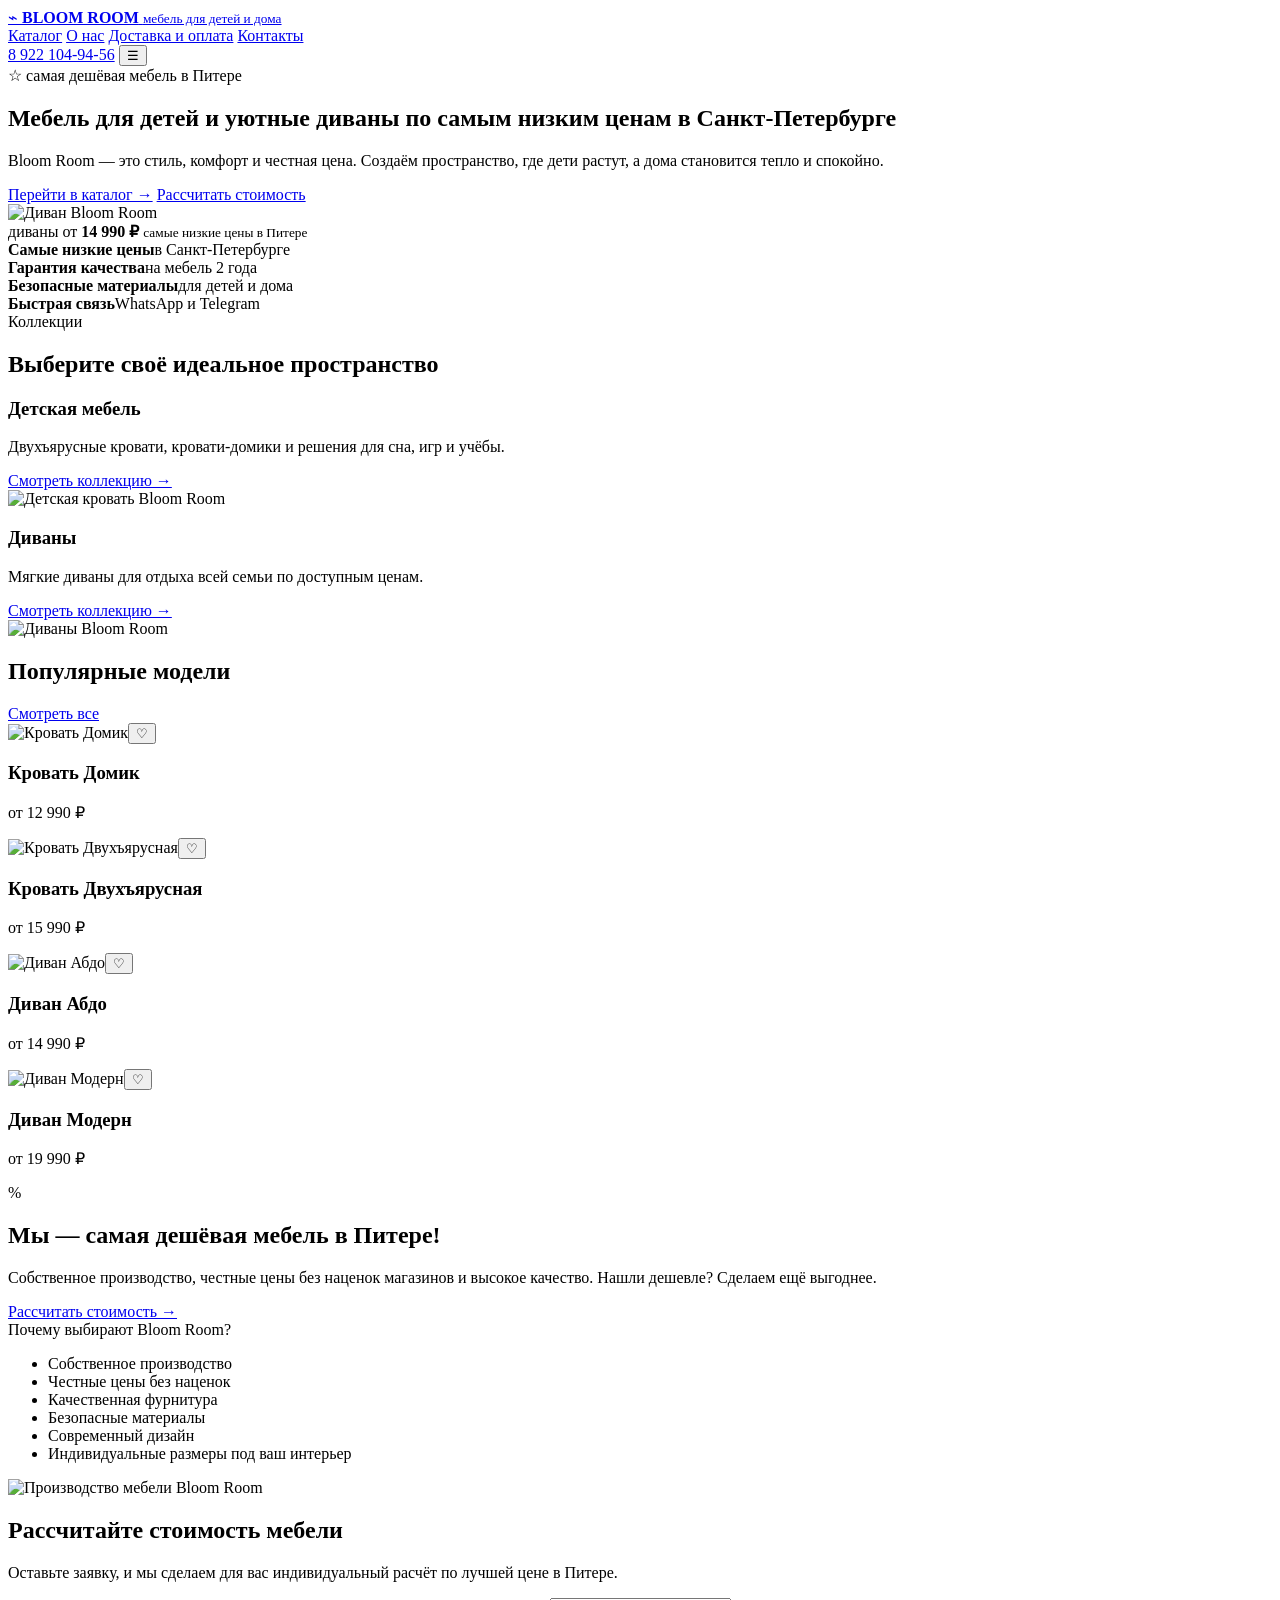
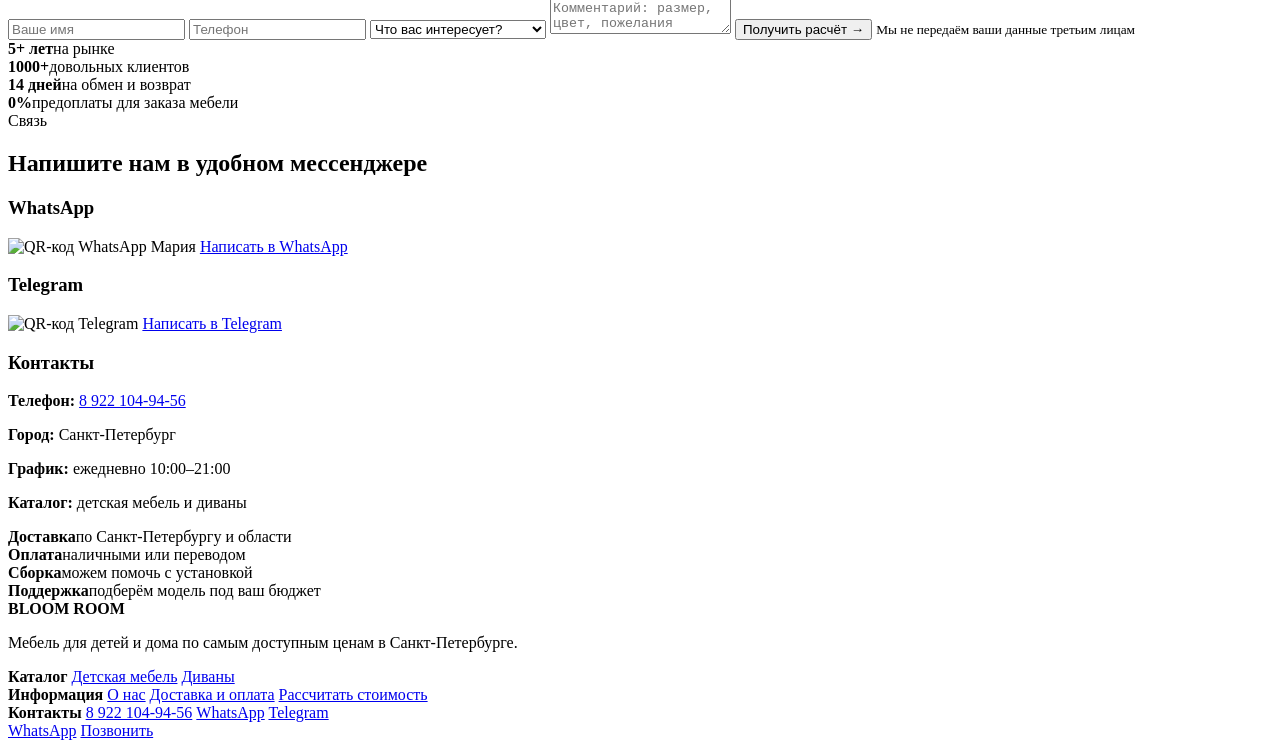
==== index.html @ f21afd8b "Rename index (2).html to index.html" ====
<!DOCTYPE html>
<html lang="ru">
<head>
  <meta charset="UTF-8" />
  <meta name="viewport" content="width=device-width, initial-scale=1.0" />
  <title>Bloom Room — детская мебель и диваны в Санкт-Петербурге</title>
  <meta name="description" content="Bloom Room — детская мебель и диваны по самым низким ценам в Санкт-Петербурге. Собственное производство, расчёт стоимости, доставка по СПб." />
  <link rel="stylesheet" href="style.css" />
</head>
<body>
  <header class="header">
    <a href="#top" class="logo">
      <span class="leaf">⌁</span>
      <strong>BLOOM ROOM</strong>
      <small>мебель для детей и дома</small>
    </a>

    <nav class="nav" id="nav">
      <a href="#catalog">Каталог</a>
      <a href="#about">О нас</a>
      <a href="#delivery">Доставка и оплата</a>
      <a href="#contacts">Контакты</a>
    </nav>

    <div class="header-actions">
      <a href="tel:+79221049456" class="phone">8 922 104-94-56</a>
      <button class="menu-btn" id="menuBtn" aria-label="Открыть меню">☰</button>
    </div>
  </header>

  <main id="top">
    <section class="hero">
      <div class="hero-text">
        <div class="badge">☆ самая дешёвая мебель в Питере</div>
        <h1>Мебель для детей и уютные диваны по самым низким ценам в Санкт-Петербурге</h1>
        <p>Bloom Room — это стиль, комфорт и честная цена. Создаём пространство, где дети растут, а дома становится тепло и спокойно.</p>
        <div class="hero-buttons">
          <a href="#catalog" class="btn primary">Перейти в каталог →</a>
          <a href="#order" class="btn ghost">Рассчитать стоимость</a>
        </div>
      </div>

      <div class="hero-image">
        <img src="assets/sofa_1.jpeg" alt="Диван Bloom Room" />
        <div class="price-card">
          <span>диваны от</span>
          <b>14 990 ₽</b>
          <small>самые низкие цены в Питере</small>
        </div>
      </div>
    </section>

    <section class="benefits">
      <div><b>Самые низкие цены</b><span>в Санкт-Петербурге</span></div>
      <div><b>Гарантия качества</b><span>на мебель 2 года</span></div>
      <div><b>Безопасные материалы</b><span>для детей и дома</span></div>
      <div><b>Быстрая связь</b><span>WhatsApp и Telegram</span></div>
    </section>

    <section class="collections" id="catalog">
      <div class="section-head">
        <span>Коллекции</span>
        <h2>Выберите своё идеальное пространство</h2>
      </div>

      <div class="collection-grid">
        <article class="collection-card">
          <div>
            <h3>Детская мебель</h3>
            <p>Двухъярусные кровати, кровати-домики и решения для сна, игр и учёбы.</p>
            <a href="#kids">Смотреть коллекцию →</a>
          </div>
          <img src="assets/kids_bed_2.jpeg" alt="Детская кровать Bloom Room">
        </article>

        <article class="collection-card">
          <div>
            <h3>Диваны</h3>
            <p>Мягкие диваны для отдыха всей семьи по доступным ценам.</p>
            <a href="#sofas">Смотреть коллекцию →</a>
          </div>
          <img src="assets/sofa_1.jpeg" alt="Диваны Bloom Room">
        </article>
      </div>
    </section>

    <section class="products" id="kids">
      <div class="products-title">
        <h2>Популярные модели</h2>
        <a href="#order">Смотреть все</a>
      </div>

      <div class="product-grid">
        <article class="product">
          <div class="product-img"><img src="assets/kids_bed_1.jpeg" alt="Кровать Домик"><button>♡</button></div>
          <h3>Кровать Домик</h3>
          <p>от 12 990 ₽</p>
        </article>

        <article class="product">
          <div class="product-img"><img src="assets/kids_bed_2.jpeg" alt="Кровать Двухъярусная"><button>♡</button></div>
          <h3>Кровать Двухъярусная</h3>
          <p>от 15 990 ₽</p>
        </article>

        <article class="product" id="sofas">
          <div class="product-img"><img src="assets/sofa_1.jpeg" alt="Диван Абдо"><button>♡</button></div>
          <h3>Диван Абдо</h3>
          <p>от 14 990 ₽</p>
        </article>

        <article class="product">
          <div class="product-img"><img src="assets/sofa_1.jpeg" alt="Диван Модерн"><button>♡</button></div>
          <h3>Диван Модерн</h3>
          <p>от 19 990 ₽</p>
        </article>
      </div>
    </section>

    <section class="cheap-banner">
      <div class="percent">%</div>
      <div>
        <h2>Мы — самая дешёвая мебель в Питере!</h2>
        <p>Собственное производство, честные цены без наценок магазинов и высокое качество. Нашли дешевле? Сделаем ещё выгоднее.</p>
      </div>
      <a href="#order" class="btn primary">Рассчитать стоимость →</a>
    </section>

    <section class="about" id="about">
      <div class="about-list">
        <span>Почему выбирают Bloom Room?</span>
        <ul>
          <li>Собственное производство</li>
          <li>Честные цены без наценок</li>
          <li>Качественная фурнитура</li>
          <li>Безопасные материалы</li>
          <li>Современный дизайн</li>
          <li>Индивидуальные размеры под ваш интерьер</li>
        </ul>
      </div>

      <div class="about-photo">
        <img src="assets/kids_bed_1.jpeg" alt="Производство мебели Bloom Room">
      </div>

      <form class="order-form" id="order">
        <h2>Рассчитайте стоимость мебели</h2>
        <p>Оставьте заявку, и мы сделаем для вас индивидуальный расчёт по лучшей цене в Питере.</p>
        <input type="text" placeholder="Ваше имя" required>
        <input type="tel" placeholder="Телефон" required>
        <select>
          <option>Что вас интересует?</option>
          <option>Детская мебель</option>
          <option>Диван</option>
          <option>Индивидуальный расчёт</option>
        </select>
        <textarea placeholder="Комментарий: размер, цвет, пожелания"></textarea>
        <button type="submit">Получить расчёт →</button>
        <small>Мы не передаём ваши данные третьим лицам</small>
      </form>
    </section>

    <section class="stats">
      <div><b>5+ лет</b><span>на рынке</span></div>
      <div><b>1000+</b><span>довольных клиентов</span></div>
      <div><b>14 дней</b><span>на обмен и возврат</span></div>
      <div><b>0%</b><span>предоплаты для заказа мебели</span></div>
    </section>

    <section class="qr-section" id="contacts">
      <div class="section-head">
        <span>Связь</span>
        <h2>Напишите нам в удобном мессенджере</h2>
      </div>

      <div class="qr-grid">
        <article class="qr-card">
          <h3>WhatsApp</h3>
          <img src="assets/whatsapp_qr.png" alt="QR-код WhatsApp Мария">
          <a class="btn primary" href="https://wa.me/79221049456" target="_blank">Написать в WhatsApp</a>
        </article>

        <article class="qr-card">
          <h3>Telegram</h3>
          <img src="assets/telegram_qr.jpeg" alt="QR-код Telegram">
          <a class="btn primary" href="https://t.me/MARIIA_SERGEEVNAAA" target="_blank">Написать в Telegram</a>
        </article>

        <article class="contact-card">
          <h3>Контакты</h3>
          <p><b>Телефон:</b> <a href="tel:+79221049456">8 922 104-94-56</a></p>
          <p><b>Город:</b> Санкт-Петербург</p>
          <p><b>График:</b> ежедневно 10:00–21:00</p>
          <p><b>Каталог:</b> детская мебель и диваны</p>
        </article>
      </div>
    </section>

    <section class="delivery" id="delivery">
      <div><b>Доставка</b><span>по Санкт-Петербургу и области</span></div>
      <div><b>Оплата</b><span>наличными или переводом</span></div>
      <div><b>Сборка</b><span>можем помочь с установкой</span></div>
      <div><b>Поддержка</b><span>подберём модель под ваш бюджет</span></div>
    </section>
  </main>

  <footer class="footer">
    <div>
      <strong>BLOOM ROOM</strong>
      <p>Мебель для детей и дома по самым доступным ценам в Санкт-Петербурге.</p>
    </div>
    <div>
      <b>Каталог</b>
      <a href="#kids">Детская мебель</a>
      <a href="#sofas">Диваны</a>
    </div>
    <div>
      <b>Информация</b>
      <a href="#about">О нас</a>
      <a href="#delivery">Доставка и оплата</a>
      <a href="#order">Рассчитать стоимость</a>
    </div>
    <div>
      <b>Контакты</b>
      <a href="tel:+79221049456">8 922 104-94-56</a>
      <a href="https://wa.me/79221049456" target="_blank">WhatsApp</a>
      <a href="https://t.me/MARIIA_SERGEEVNAAA" target="_blank">Telegram</a>
    </div>
  </footer>

  <div class="floating">
    <a href="https://wa.me/79221049456" target="_blank">WhatsApp</a>
    <a href="tel:+79221049456">Позвонить</a>
  </div>

  <script src="script.js"></script>
</body>
</html>
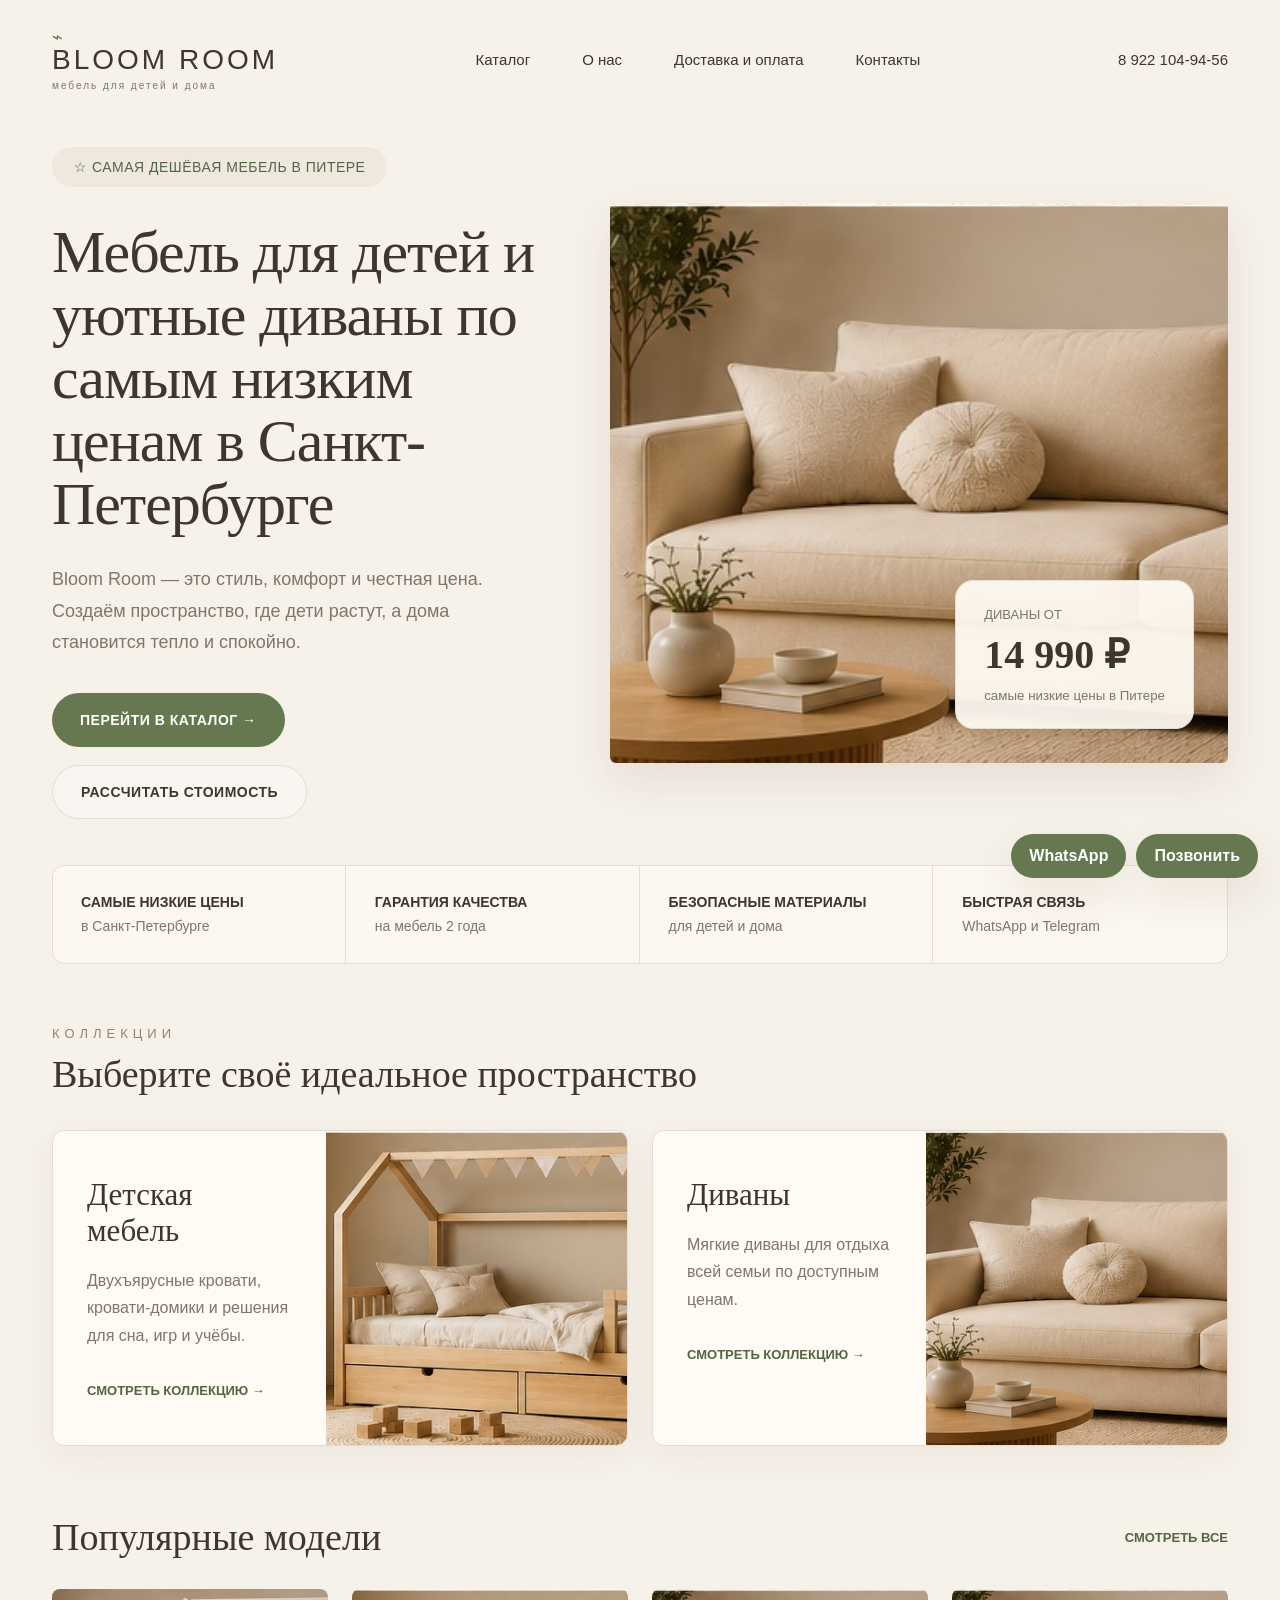
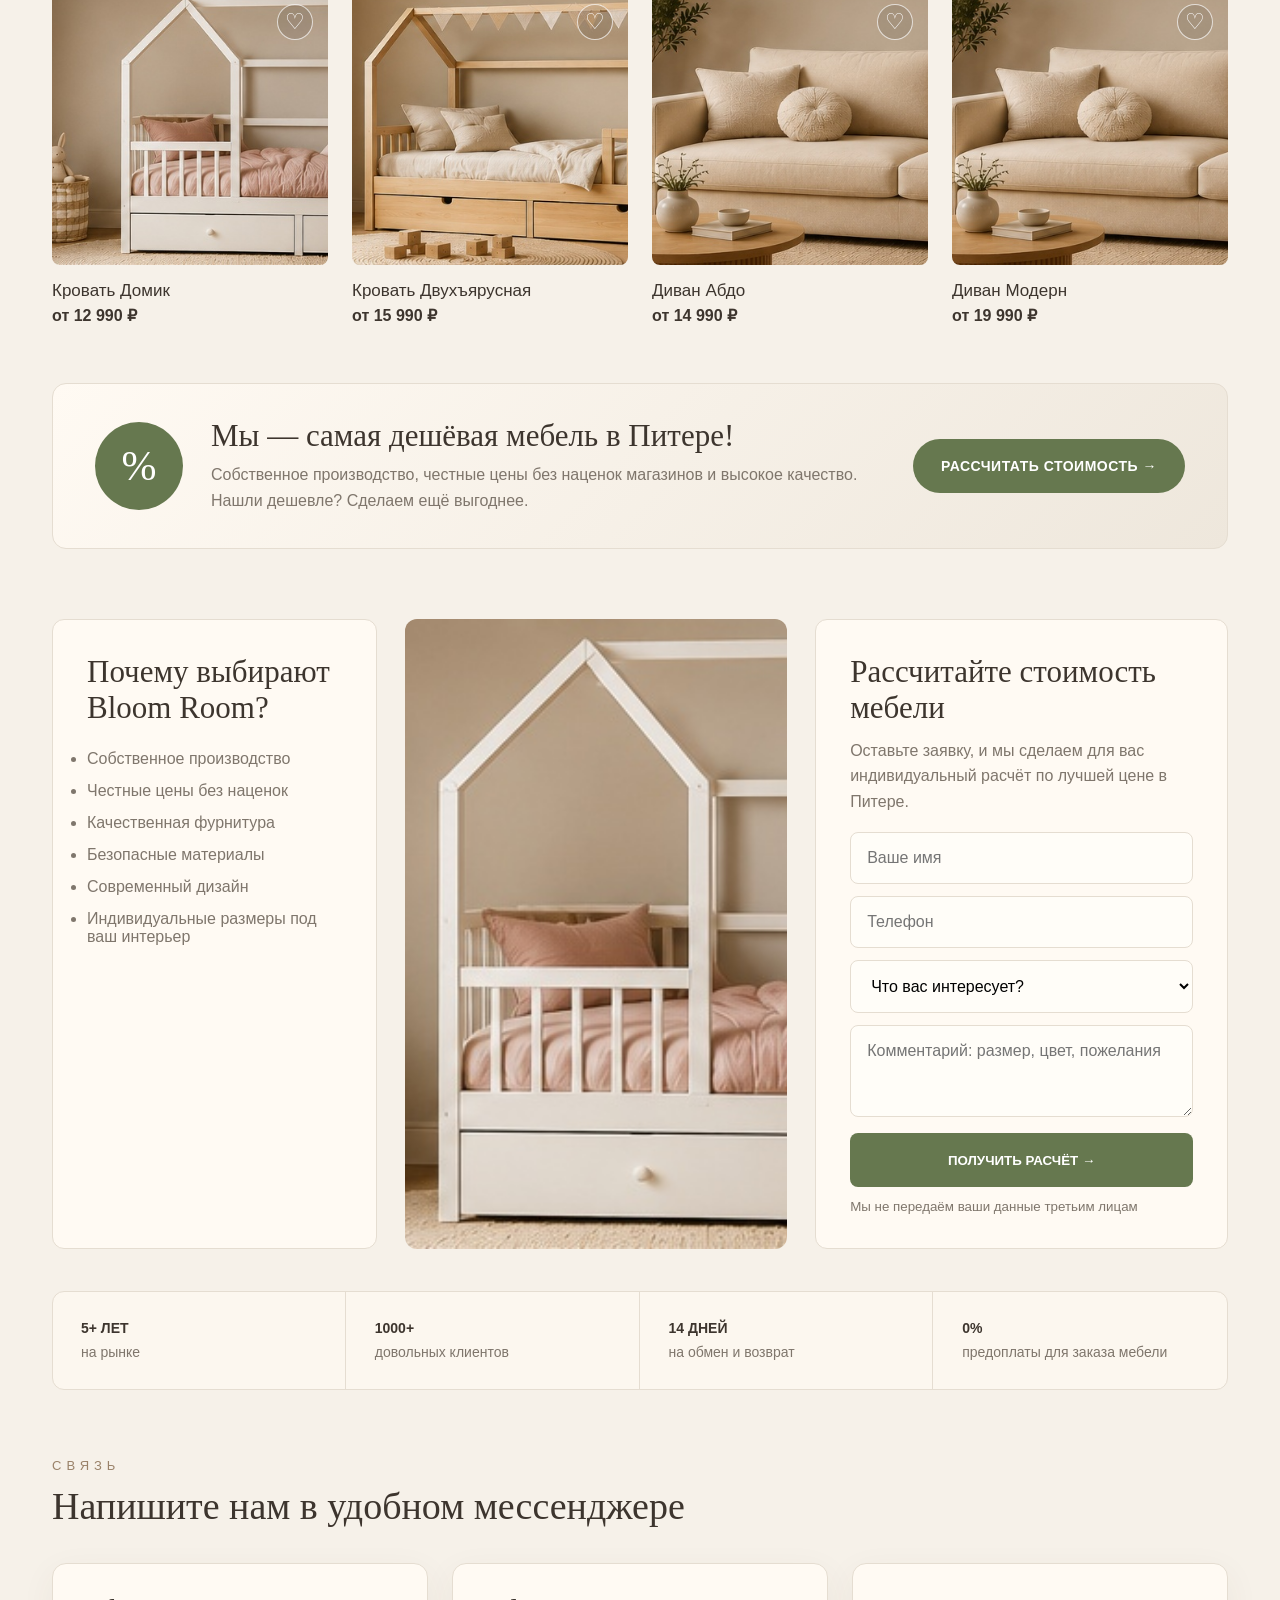
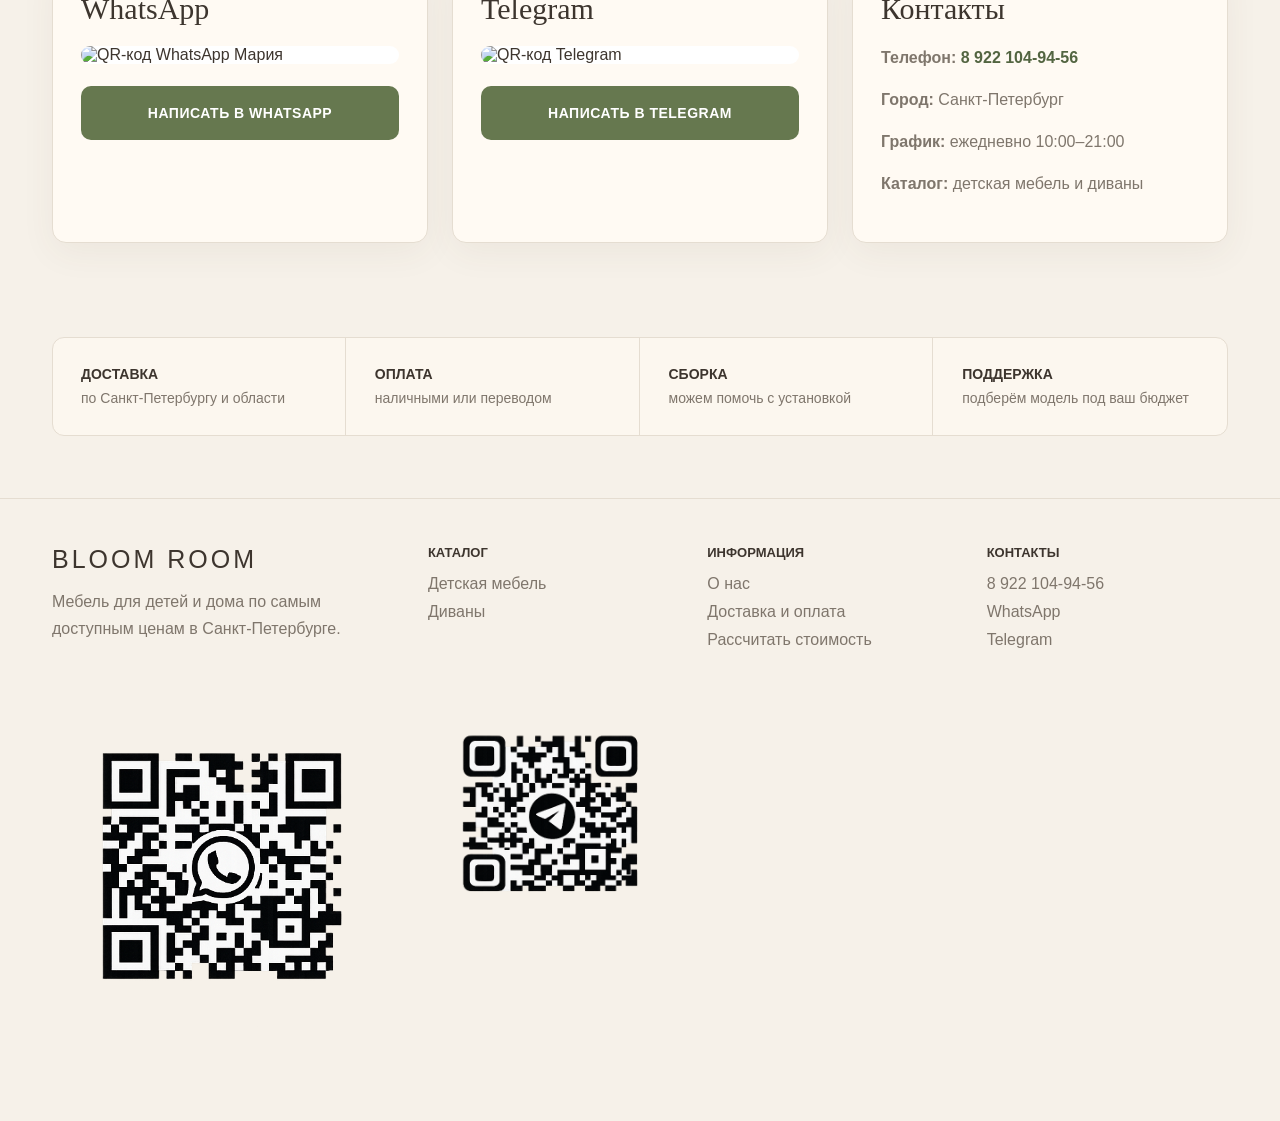
==== commit d4365cf0: "Update index.html" ====
--- a/index.html
+++ b/index.html
@@ -226,6 +226,8 @@
       <a href="https://wa.me/79221049456" target="_blank">WhatsApp</a>
       <a href="https://t.me/MARIIA_SERGEEVNAAA" target="_blank">Telegram</a>
     </div>
+    <img src="assets/whatsapp_black_qr.png" alt="WhatsApp QR">
+<img src="assets/telegram_black_qr.png" alt="Telegram QR">
   </footer>
 
   <div class="floating">
--- a/style.css
+++ b/style.css
@@ -0,0 +1,368 @@
+@import url('https://fonts.googleapis.com/css2?family=Manrope:wght@400;500;600;700&family=Playfair+Display:wght@500;600&display=swap');
+
+:root{
+  --bg:#f6f1e9;
+  --card:#fffaf3;
+  --text:#3d352e;
+  --muted:#7f766c;
+  --green:#66784f;
+  --green-dark:#536541;
+  --line:#e5ddd1;
+  --shadow:0 18px 45px rgba(82,66,48,.10);
+}
+
+*{box-sizing:border-box;margin:0;padding:0}
+html{scroll-behavior:smooth}
+body{
+  font-family:Manrope,Arial,sans-serif;
+  background:var(--bg);
+  color:var(--text);
+}
+a{color:inherit;text-decoration:none}
+img{max-width:100%;display:block}
+
+.header{
+  max-width:1440px;
+  margin:auto;
+  padding:28px 52px 16px;
+  display:flex;
+  align-items:center;
+  justify-content:space-between;
+  gap:24px;
+  position:sticky;
+  top:0;
+  z-index:20;
+  background:rgba(246,241,233,.92);
+  backdrop-filter:blur(14px);
+}
+.logo{
+  display:flex;
+  flex-direction:column;
+  letter-spacing:3px;
+  line-height:1;
+}
+.logo strong{font-size:28px;font-weight:500}
+.logo small{font-size:10px;margin-top:7px;letter-spacing:2px;color:var(--muted)}
+.leaf{color:var(--green);font-size:18px}
+.nav{display:flex;gap:52px;font-size:15px}
+.nav a:hover{color:var(--green)}
+.header-actions{display:flex;align-items:center;gap:18px}
+.phone{font-size:15px}
+.menu-btn{display:none;background:none;border:0;font-size:28px;color:var(--text)}
+
+main{max-width:1440px;margin:auto;padding:0 52px}
+.hero{
+  min-height:620px;
+  display:grid;
+  grid-template-columns:1fr 1.25fr;
+  gap:64px;
+  align-items:center;
+  padding:40px 0 22px;
+}
+.badge{
+  display:inline-flex;
+  padding:12px 22px;
+  border-radius:999px;
+  background:#eee8df;
+  color:var(--green-dark);
+  text-transform:uppercase;
+  font-size:14px;
+  letter-spacing:.5px;
+  margin-bottom:34px;
+}
+h1,h2,h3{font-family:"Playfair Display",serif;font-weight:500}
+.hero h1{
+  font-size:60px;
+  line-height:1.05;
+  max-width:630px;
+  letter-spacing:-1px;
+}
+.hero p{
+  max-width:490px;
+  margin:28px 0 34px;
+  color:var(--muted);
+  line-height:1.75;
+  font-size:18px;
+}
+.hero-buttons{display:flex;gap:18px;align-items:center;flex-wrap:wrap}
+.btn{
+  display:inline-flex;
+  align-items:center;
+  justify-content:center;
+  min-height:54px;
+  padding:0 28px;
+  border-radius:999px;
+  font-weight:700;
+  text-transform:uppercase;
+  font-size:14px;
+  letter-spacing:.5px;
+}
+.primary{background:var(--green);color:white}
+.primary:hover{background:var(--green-dark)}
+.ghost{border:1px solid var(--line);color:var(--text);background:rgba(255,255,255,.35)}
+.hero-image{
+  position:relative;
+  border-radius:6px;
+  overflow:hidden;
+  min-height:560px;
+  background:#e7dfd4;
+  box-shadow:var(--shadow);
+}
+.hero-image img{
+  width:100%;
+  height:560px;
+  object-fit:cover;
+}
+.price-card{
+  position:absolute;
+  right:34px;
+  bottom:34px;
+  background:rgba(255,250,243,.94);
+  border:1px solid var(--line);
+  border-radius:18px;
+  padding:24px 28px;
+  min-width:205px;
+  box-shadow:var(--shadow);
+}
+.price-card span{text-transform:uppercase;color:var(--muted);font-size:13px}
+.price-card b{font-family:"Playfair Display",serif;font-size:40px;display:block;margin:8px 0}
+.price-card small{color:var(--muted)}
+
+.benefits,.delivery,.stats{
+  background:rgba(255,250,243,.7);
+  border:1px solid var(--line);
+  border-radius:12px;
+  display:grid;
+  grid-template-columns:repeat(4,1fr);
+  gap:1px;
+  margin:24px 0 62px;
+  overflow:hidden;
+}
+.benefits div,.delivery div,.stats div{
+  padding:28px;
+  border-right:1px solid var(--line);
+}
+.benefits div:last-child,.delivery div:last-child,.stats div:last-child{border-right:0}
+.benefits b,.delivery b,.stats b{display:block;text-transform:uppercase;font-size:14px;margin-bottom:7px}
+.benefits span,.delivery span,.stats span{color:var(--muted);font-size:14px}
+
+.section-head{margin-bottom:34px}
+.section-head span{
+  display:block;
+  text-transform:uppercase;
+  color:#9a8269;
+  letter-spacing:5px;
+  font-size:13px;
+  margin-bottom:12px;
+}
+.section-head h2,.products-title h2{
+  font-size:38px;
+  line-height:1.15;
+}
+
+.collection-grid{
+  display:grid;
+  grid-template-columns:1fr 1fr;
+  gap:24px;
+}
+.collection-card{
+  background:var(--card);
+  border:1px solid var(--line);
+  border-radius:12px;
+  overflow:hidden;
+  display:grid;
+  grid-template-columns:1fr 1.1fr;
+  min-height:290px;
+  box-shadow:0 10px 35px rgba(82,66,48,.06);
+}
+.collection-card div{padding:46px 34px}
+.collection-card h3{font-size:31px;margin-bottom:18px}
+.collection-card p{color:var(--muted);line-height:1.7}
+.collection-card a{display:inline-block;margin-top:34px;color:var(--green-dark);text-transform:uppercase;font-size:13px;font-weight:700}
+.collection-card img{height:100%;width:100%;object-fit:cover}
+
+.products{padding:70px 0 28px}
+.products-title{
+  display:flex;
+  justify-content:space-between;
+  align-items:center;
+  margin-bottom:30px;
+}
+.products-title a{text-transform:uppercase;font-size:13px;color:var(--green-dark);font-weight:700}
+.product-grid{
+  display:grid;
+  grid-template-columns:repeat(4,1fr);
+  gap:24px;
+}
+.product-img{
+  aspect-ratio:1/1;
+  border-radius:8px;
+  overflow:hidden;
+  background:#e9e1d6;
+  position:relative;
+}
+.product-img img{height:100%;width:100%;object-fit:cover}
+.product-img button{
+  position:absolute;top:15px;right:15px;
+  width:36px;height:36px;border:1px solid rgba(255,255,255,.7);
+  color:white;background:rgba(0,0,0,.1);border-radius:50%;font-size:22px;
+}
+.product h3{font-family:Manrope,Arial,sans-serif;font-size:17px;margin-top:16px;font-weight:500}
+.product p{font-weight:700;margin-top:5px}
+
+.cheap-banner{
+  background:linear-gradient(135deg,#fffaf3,#eee7dc);
+  border:1px solid var(--line);
+  border-radius:14px;
+  padding:34px 42px;
+  display:grid;
+  grid-template-columns:auto 1fr auto;
+  gap:28px;
+  align-items:center;
+  margin:30px 0 70px;
+}
+.percent{
+  width:88px;height:88px;border-radius:50%;
+  background:var(--green);color:#fff;
+  display:grid;place-items:center;
+  font-size:42px;font-family:"Playfair Display",serif;
+}
+.cheap-banner h2{font-size:31px}
+.cheap-banner p{color:var(--muted);margin-top:8px;line-height:1.6}
+
+.about{
+  display:grid;
+  grid-template-columns:.85fr 1fr 1.08fr;
+  gap:28px;
+  align-items:stretch;
+}
+.about-list,.order-form{
+  background:var(--card);
+  border:1px solid var(--line);
+  border-radius:12px;
+  padding:34px;
+}
+.about-list span{
+  font-family:"Playfair Display",serif;
+  display:block;font-size:31px;margin-bottom:24px;
+}
+.about-list li{margin:14px 0;color:var(--muted)}
+.about-photo{border-radius:12px;overflow:hidden}
+.about-photo img{width:100%;height:100%;object-fit:cover}
+.order-form h2{font-size:31px;margin-bottom:12px}
+.order-form p{color:var(--muted);line-height:1.6;margin-bottom:18px}
+.order-form input,.order-form select,.order-form textarea{
+  width:100%;
+  margin-bottom:12px;
+  padding:16px;
+  border:1px solid var(--line);
+  background:#fffdf8;
+  border-radius:8px;
+  font:inherit;
+}
+.order-form textarea{min-height:92px;resize:vertical}
+.order-form button{
+  width:100%;height:54px;border:0;border-radius:8px;
+  background:var(--green);color:#fff;
+  text-transform:uppercase;font-weight:700;
+  cursor:pointer;
+}
+.order-form small{display:block;margin-top:12px;color:var(--muted)}
+.stats{margin:42px 0 68px}
+
+.qr-section{padding-bottom:70px}
+.qr-grid{
+  display:grid;
+  grid-template-columns:1fr 1fr 1fr;
+  gap:24px;
+}
+.qr-card,.contact-card{
+  background:var(--card);
+  border:1px solid var(--line);
+  border-radius:14px;
+  padding:28px;
+  box-shadow:0 10px 35px rgba(82,66,48,.06);
+}
+.qr-card h3,.contact-card h3{font-size:30px;margin-bottom:20px}
+.qr-card img{
+  width:100%;
+  max-height:420px;
+  object-fit:contain;
+  background:white;
+  border-radius:14px;
+  margin-bottom:22px;
+}
+.qr-card .btn{width:100%;border-radius:10px}
+.contact-card p{margin-bottom:18px;color:var(--muted);line-height:1.5}
+.contact-card a{color:var(--green-dark);font-weight:700}
+
+.footer{
+  max-width:1440px;
+  margin:auto;
+  padding:46px 52px 80px;
+  display:grid;
+  grid-template-columns:1.4fr 1fr 1fr 1fr;
+  gap:38px;
+  border-top:1px solid var(--line);
+}
+.footer strong{font-size:25px;letter-spacing:3px;font-weight:500}
+.footer p{color:var(--muted);line-height:1.7;margin-top:14px}
+.footer b{display:block;margin-bottom:15px;text-transform:uppercase;font-size:13px}
+.footer a{display:block;color:var(--muted);margin:10px 0}
+
+.floating{
+  position:fixed;
+  right:22px;
+  bottom:22px;
+  display:flex;
+  gap:10px;
+  z-index:30;
+}
+.floating a{
+  padding:13px 18px;
+  border-radius:999px;
+  background:var(--green);
+  color:white;
+  font-weight:700;
+  box-shadow:var(--shadow);
+}
+
+@media (max-width:980px){
+  .header{padding:22px}
+  .nav{
+    display:none;
+    position:absolute;
+    top:78px;left:22px;right:22px;
+    background:var(--card);
+    border:1px solid var(--line);
+    border-radius:14px;
+    padding:20px;
+    flex-direction:column;
+    gap:18px;
+  }
+  .nav.open{display:flex}
+  .menu-btn{display:block}
+  .phone{display:none}
+  main{padding:0 22px}
+  .hero{grid-template-columns:1fr;gap:24px}
+  .hero h1{font-size:42px}
+  .hero-image,.hero-image img{min-height:auto;height:430px}
+  .benefits,.delivery,.stats,.product-grid,.collection-grid,.about,.qr-grid,.footer{
+    grid-template-columns:1fr;
+  }
+  .collection-card{grid-template-columns:1fr}
+  .collection-card img{height:260px}
+  .cheap-banner{grid-template-columns:1fr;text-align:left}
+  .footer{padding:40px 22px 100px}
+}
+
+@media (max-width:560px){
+  .logo strong{font-size:21px}
+  .hero h1{font-size:34px}
+  .section-head h2,.products-title h2{font-size:30px}
+  .hero-image,.hero-image img{height:360px}
+  .price-card{right:14px;bottom:14px;min-width:160px;padding:18px}
+  .price-card b{font-size:30px}
+  .floating{left:12px;right:12px}
+  .floating a{flex:1;text-align:center}
+}
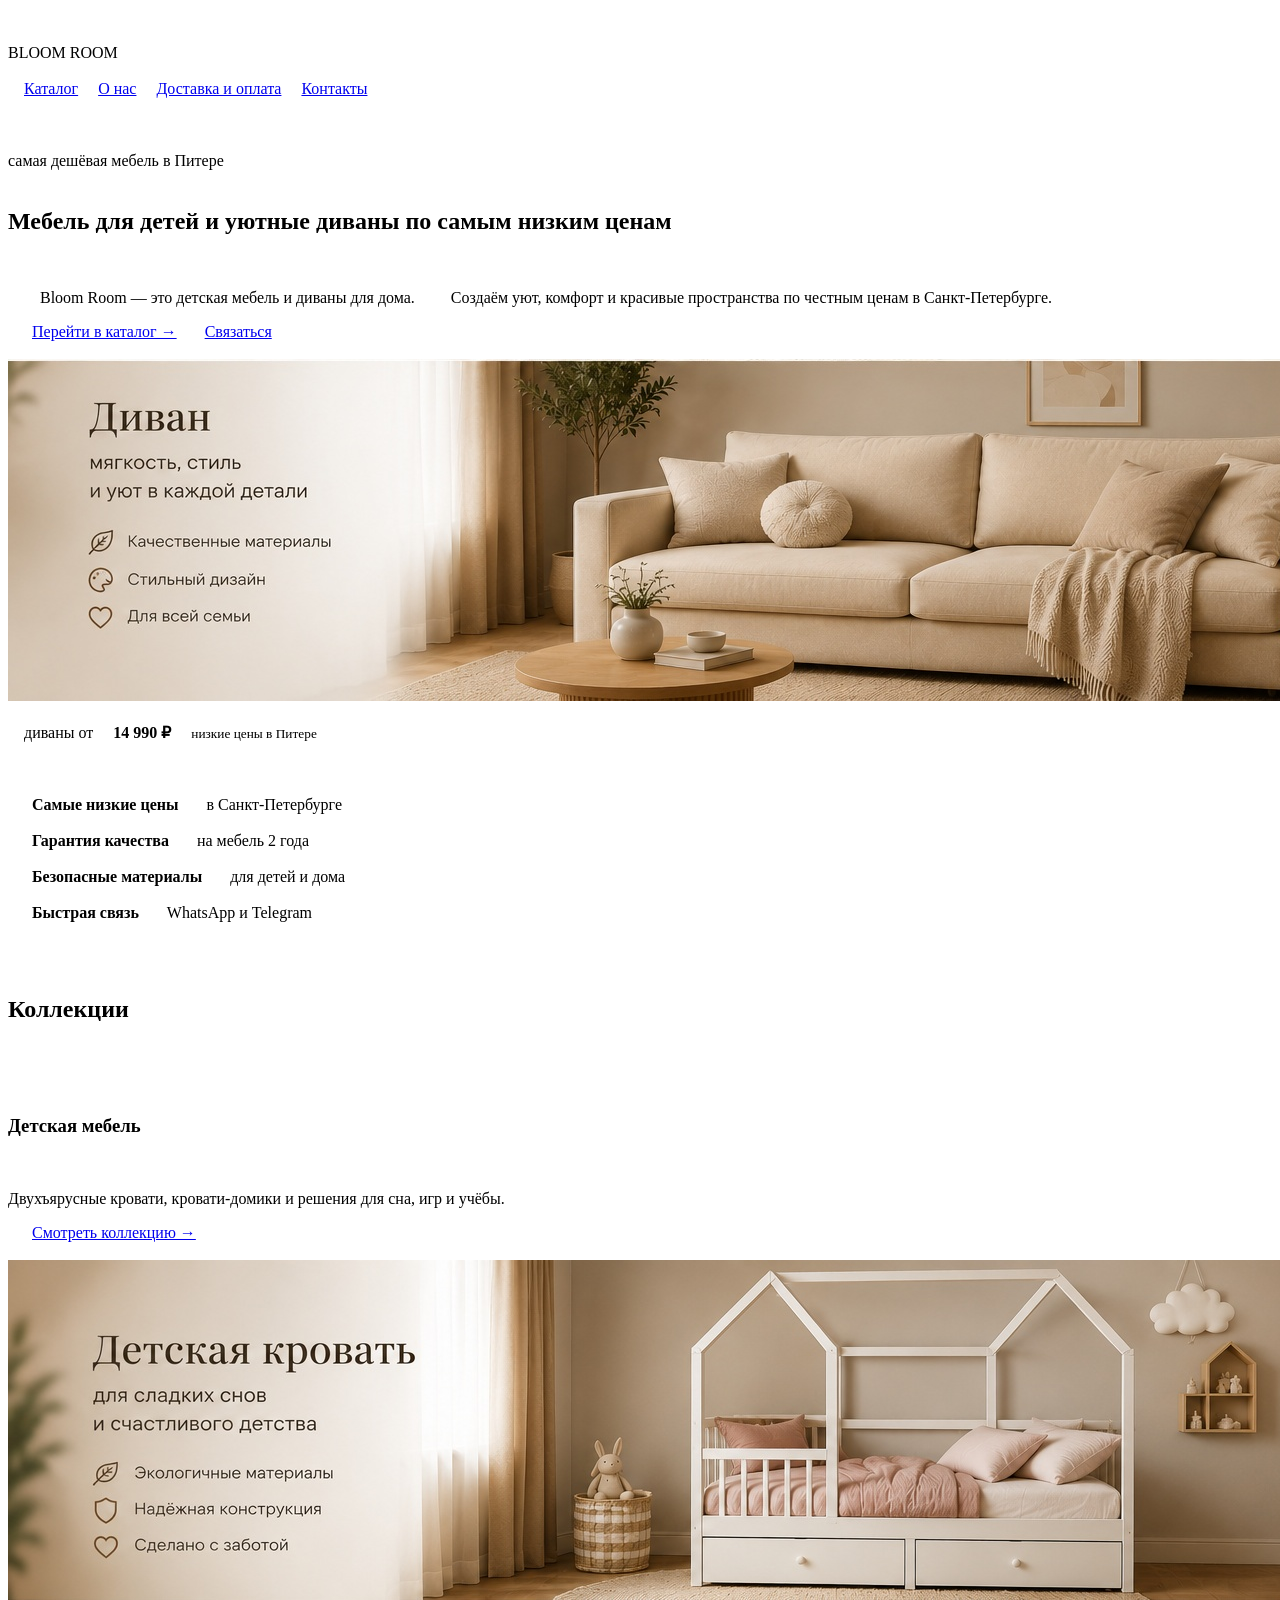
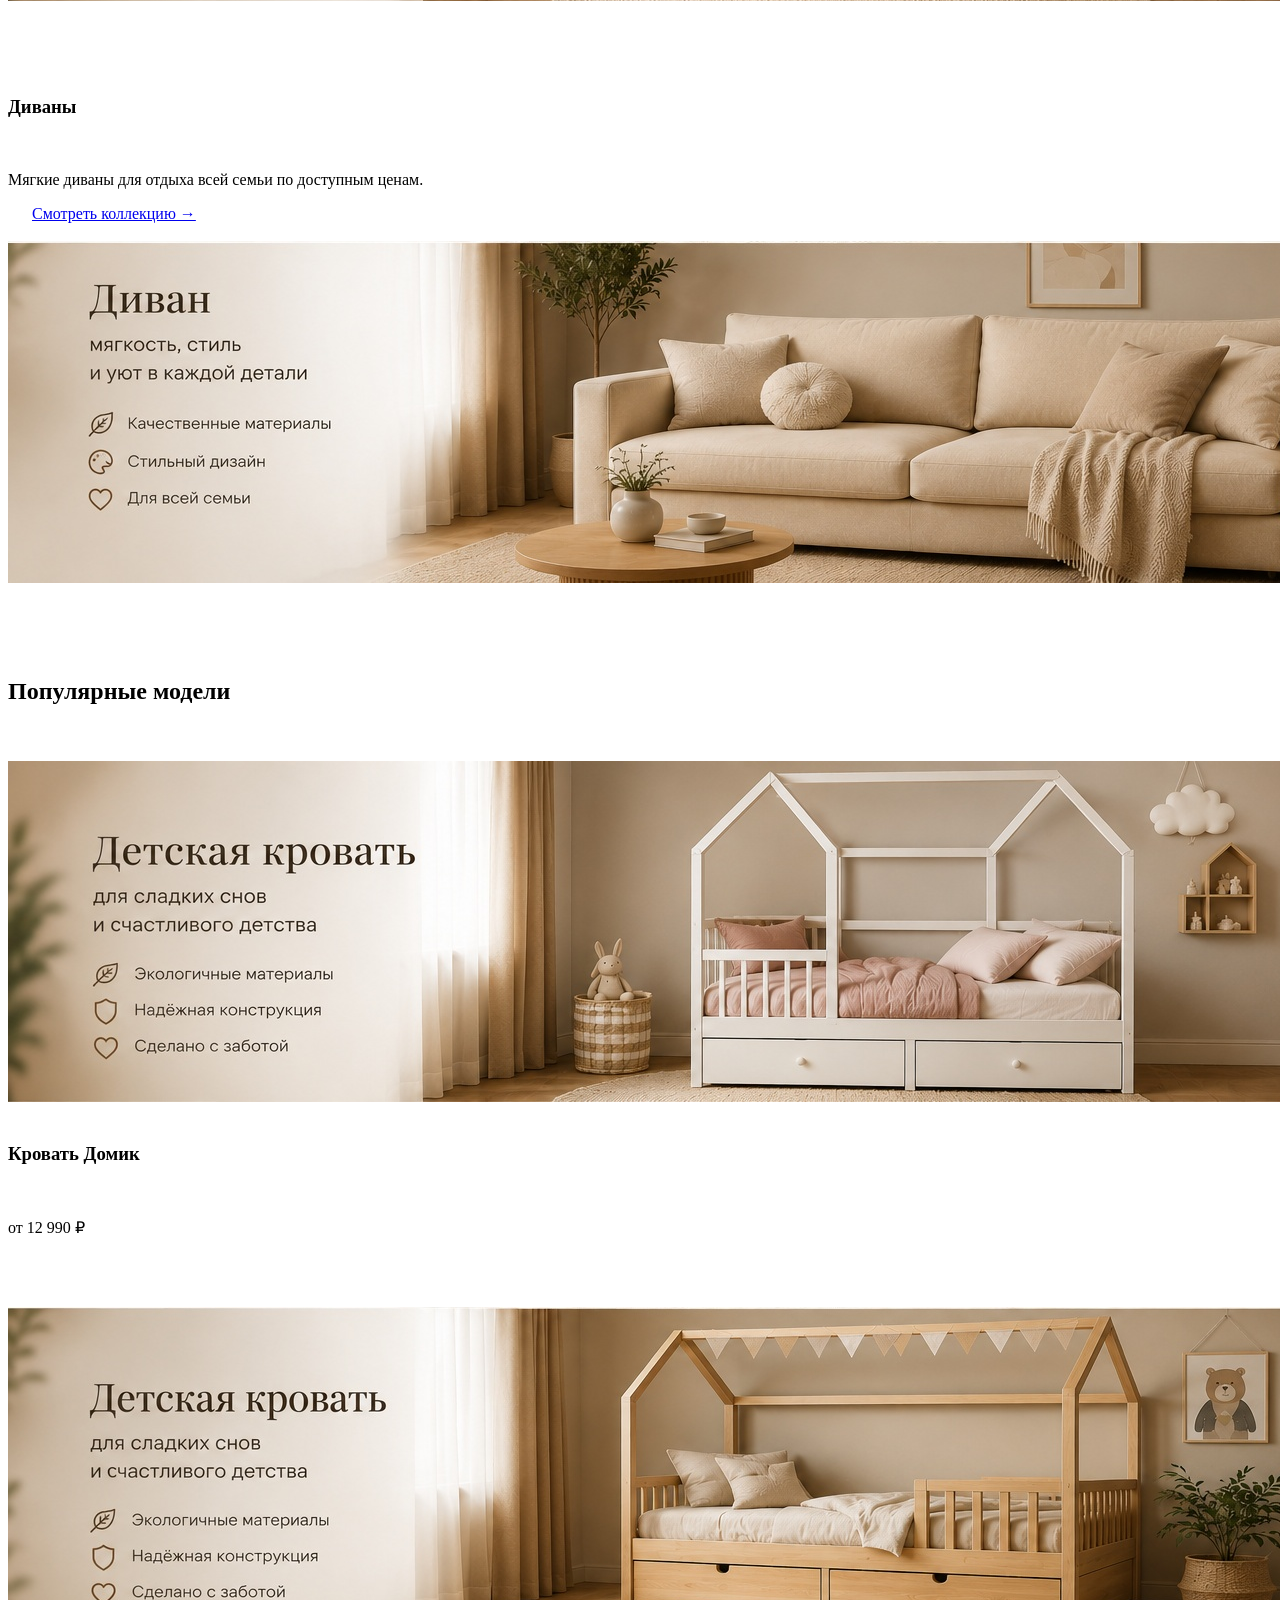
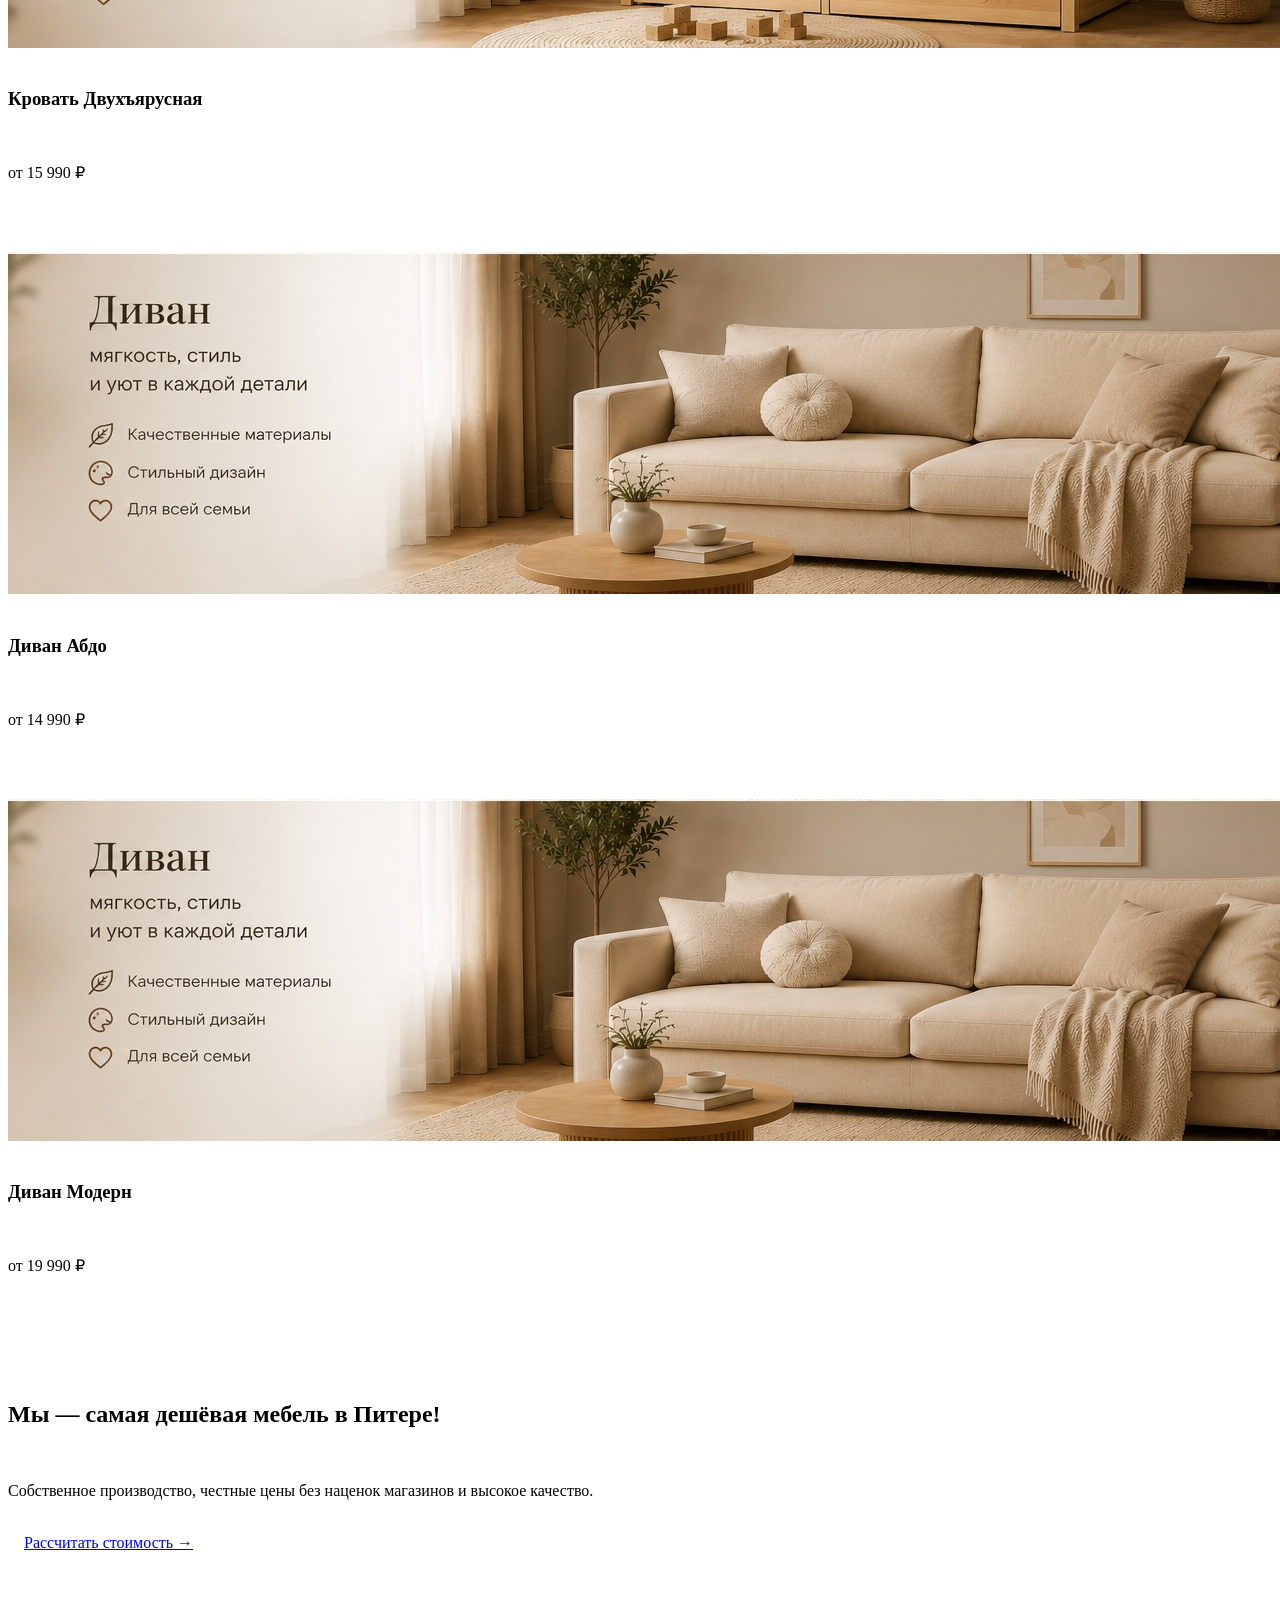
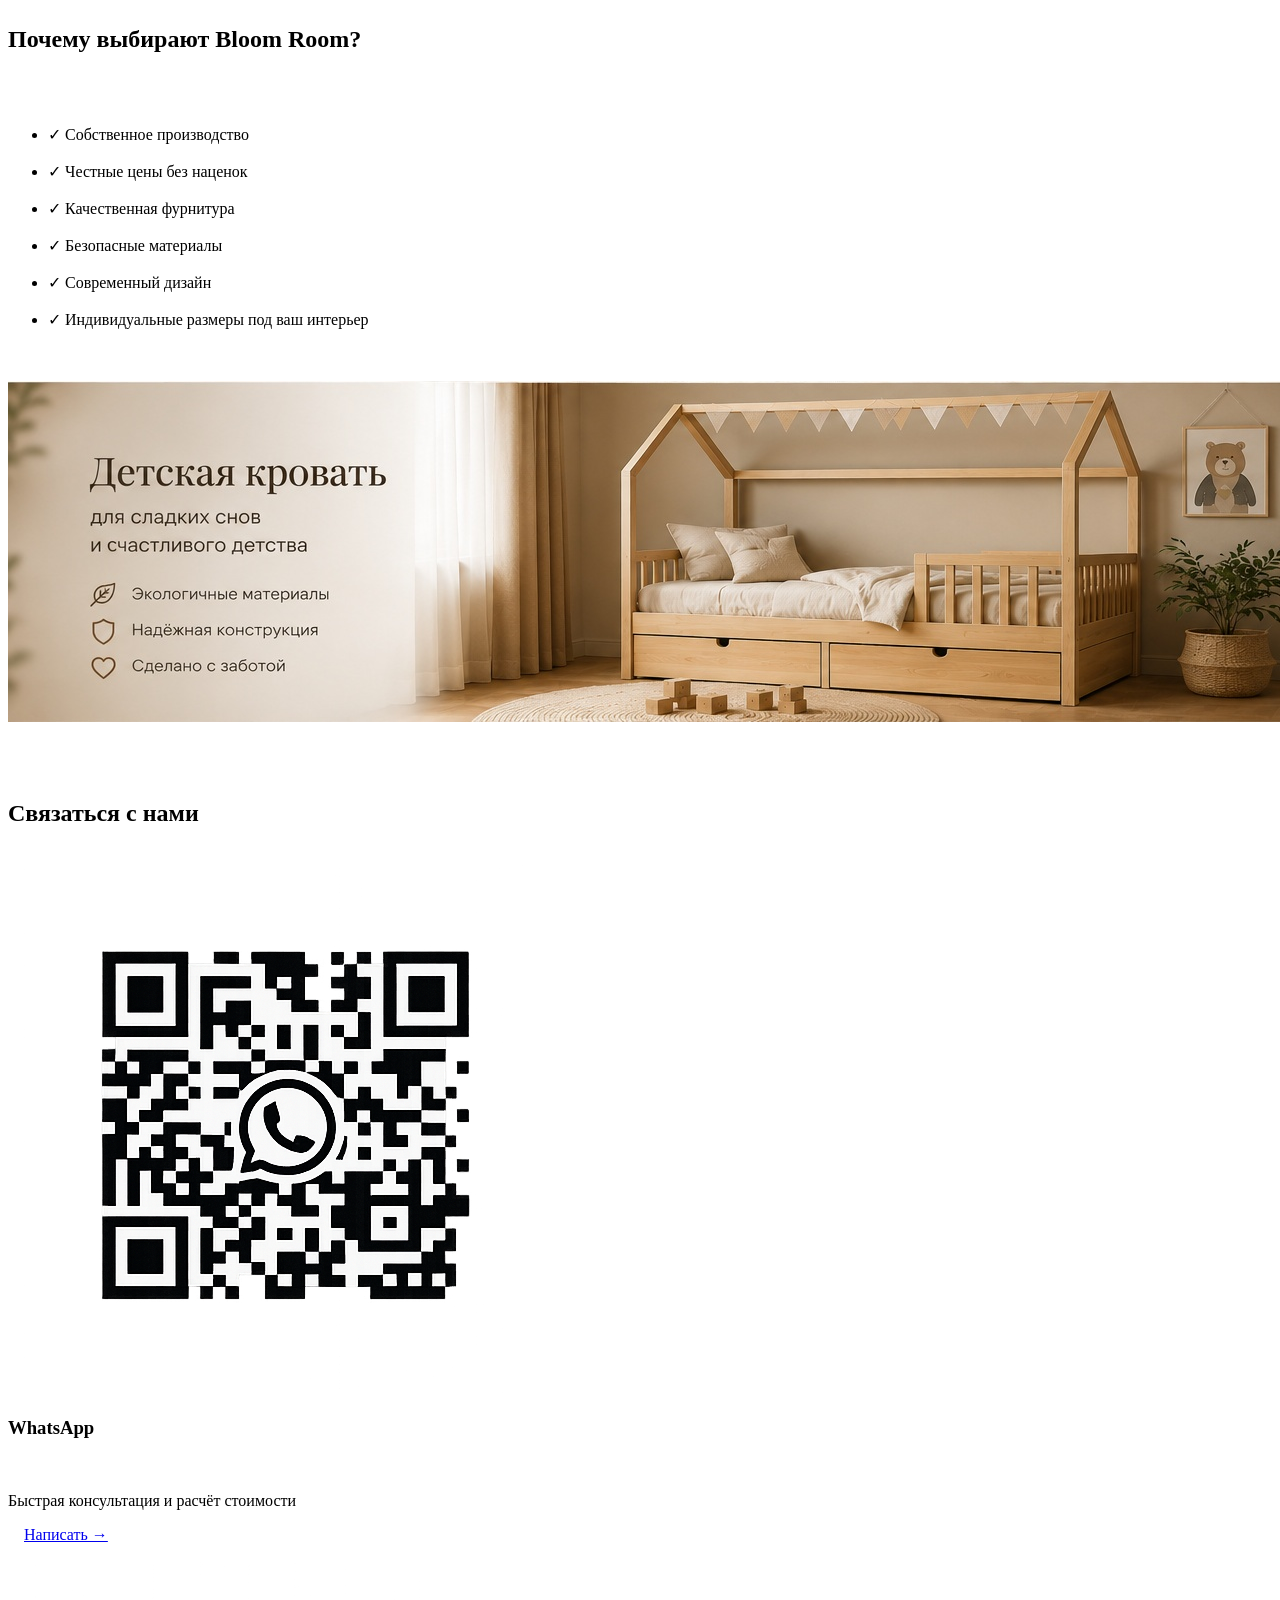
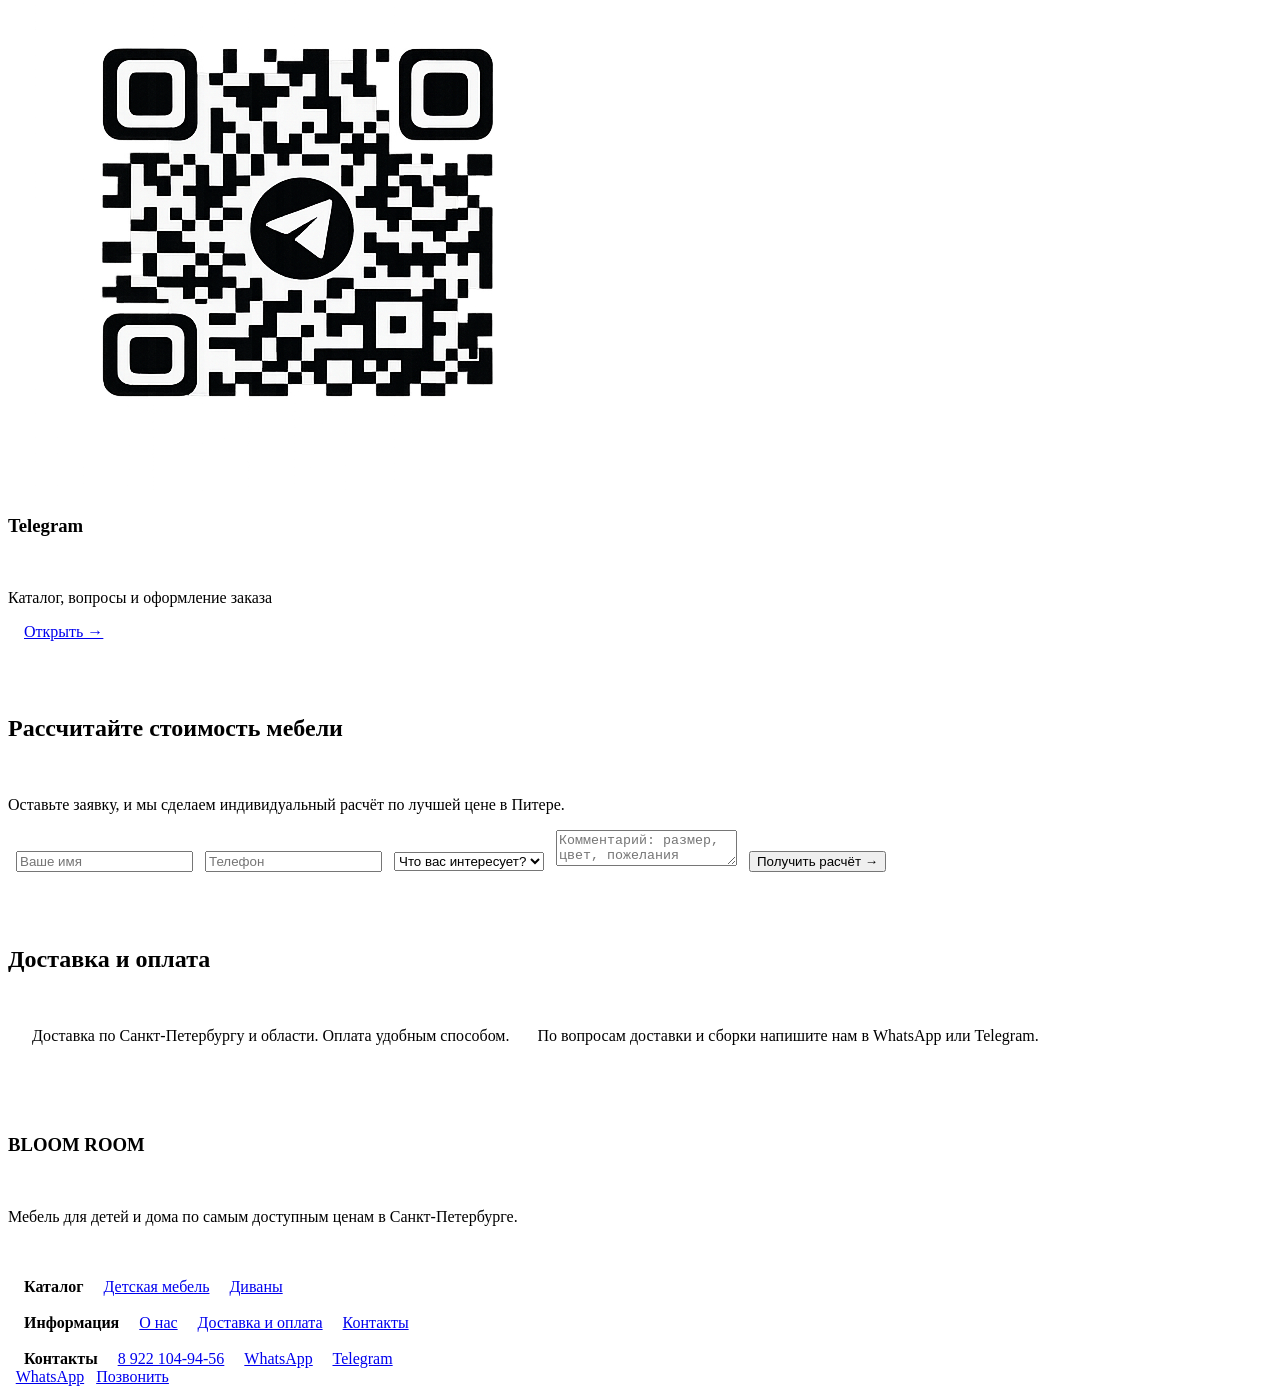
==== commit 653eddeb: "Update index.html" ====
--- a/index.html
+++ b/index.html
@@ -1,240 +1,523 @@
 <!DOCTYPE html>
 <html lang="ru">
 <head>
-  <meta charset="UTF-8" />
-  <meta name="viewport" content="width=device-width, initial-scale=1.0" />
-  <title>Bloom Room — детская мебель и диваны в Санкт-Петербурге</title>
-  <meta name="description" content="Bloom Room — детская мебель и диваны по самым низким ценам в Санкт-Петербурге. Собственное производство, расчёт стоимости, доставка по СПб." />
-  <link rel="stylesheet" href="style.css" />
+  <meta charset="UTF-8">
+  <meta name="viewport" content="width=device-width, initial-scale=1.0">
+  <title>Bloom Room — мебель для детей и дома</title>
+  <style>
+    * {
+      margin: 0;
+      padding: 0;
+      box-sizing: border-box;
+      font-family: Arial, sans-serif;
+    }
+    body {
+      background: #f6f1e9;
+      color: #3d342d;
+    }
+    header {
+      padding: 30px 60px;
+      display: flex;
+      justify-content: space-between;
+      align-items: center;
+    }
+    .logo {
+      font-size: 28px;
+      letter-spacing: 3px;
+      font-weight: 500;
+    }
+    nav a {
+      margin-left: 35px;
+      text-decoration: none;
+      color: #3d342d;
+      font-size: 15px;
+    }
+    .hero {
+      display: grid;
+      grid-template-columns: 1fr 1.2fr;
+      gap: 50px;
+      padding: 50px 60px;
+      align-items: center;
+    }
+    .badge {
+      display: inline-block;
+      background: #eee8df;
+      color: #5d6f4a;
+      padding: 12px 20px;
+      border-radius: 30px;
+      margin-bottom: 25px;
+      font-size: 14px;
+      text-transform: uppercase;
+    }
+    h1, h2, h3 {
+      font-family: Georgia, serif;
+      font-weight: 400;
+    }
+    h1 {
+      font-size: 58px;
+      line-height: 1.1;
+      margin-bottom: 25px;
+    }
+    .hero p {
+      font-size: 18px;
+      line-height: 1.7;
+      color: #7a7067;
+      margin-bottom: 30px;
+    }
+    .btn {
+      display: inline-block;
+      background: #647650;
+      color: white;
+      padding: 16px 28px;
+      border-radius: 30px;
+      text-decoration: none;
+      text-transform: uppercase;
+      font-size: 14px;
+      margin-right: 15px;
+    }
+    .btn-light {
+      background: transparent;
+      color: #3d342d;
+      border: 1px solid #d8cec1;
+    }
+    .hero-img {
+      position: relative;
+    }
+    .hero-img img {
+      width: 100%;
+      border-radius: 12px;
+      height: 520px;
+      object-fit: cover;
+    }
+    .price-box {
+      position: absolute;
+      right: 30px;
+      bottom: 30px;
+      background: #fffaf3;
+      padding: 25px;
+      border-radius: 18px;
+      box-shadow: 0 10px 35px rgba(0,0,0,0.08);
+    }
+    .price-box b {
+      display: block;
+      font-size: 34px;
+      margin-top: 8px;
+    }
+    .benefits {
+      margin: 30px 60px;
+      background: #fffaf3;
+      display: grid;
+      grid-template-columns: repeat(4, 1fr);
+      border-radius: 14px;
+      overflow: hidden;
+    }
+    .benefits div {
+      padding: 25px;
+      border-right: 1px solid #e5ddd1;
+    }
+    .benefits div:last-child {
+      border-right: none;
+    }
+    .benefits b {
+      display: block;
+      margin-bottom: 8px;
+    }
+    section {
+      padding: 70px 60px;
+    }
+    .section-title {
+      font-size: 42px;
+      margin-bottom: 35px;
+    }
+    .collections {
+      display: grid;
+      grid-template-columns: 1fr 1fr;
+      gap: 25px;
+    }
+    .collection-card {
+      background: #fffaf3;
+      display: grid;
+      grid-template-columns: 1fr 1fr;
+      border-radius: 18px;
+      overflow: hidden;
+    }
+    .collection-card div {
+      padding: 35px;
+    }
+    .collection-card img {
+      width: 100%;
+      height: 280px;
+      object-fit: cover;
+    }
+    .collection-card h3 {
+      font-size: 32px;
+      margin-bottom: 15px;
+    }
+    .collection-card p {
+      color: #7a7067;
+      line-height: 1.6;
+      margin-bottom: 25px;
+    }
+    .products {
+      display: grid;
+      grid-template-columns: repeat(4, 1fr);
+      gap: 25px;
+    }
+    .product img {
+      width: 100%;
+      height: 260px;
+      object-fit: cover;
+      border-radius: 12px;
+    }
+    .product h3 {
+      font-family: Arial, sans-serif;
+      font-size: 17px;
+      margin-top: 15px;
+    }
+    .product p {
+      font-weight: bold;
+      margin-top: 6px;
+    }
+    .banner {
+      margin: 40px 60px;
+      background: #fffaf3;
+      border-radius: 18px;
+      padding: 35px;
+      display: flex;
+      align-items: center;
+      justify-content: space-between;
+    }
+    .banner h2 {
+      font-size: 34px;
+    }
+    .about {
+      display: grid;
+      grid-template-columns: 1fr 1fr;
+      gap: 35px;
+      align-items: center;
+    }
+    .about img {
+      width: 100%;
+      height: 420px;
+      object-fit: cover;
+      border-radius: 18px;
+    }
+    .about ul {
+      margin-top: 25px;
+      list-style: none;
+    }
+    .about li {
+      margin-bottom: 14px;
+      color: #7a7067;
+    }
+    .order {
+      background: #fffaf3;
+      border-radius: 22px;
+      padding: 40px;
+    }
+    .order input,
+    .order textarea,
+    .order select {
+      width: 100%;
+      padding: 15px;
+      margin-top: 12px;
+      border: 1px solid #ded5c9;
+      border-radius: 10px;
+      background: white;
+    }
+    .order button {
+      width: 100%;
+      margin-top: 15px;
+      padding: 16px;
+      border: none;
+      background: #647650;
+      color: white;
+      border-radius: 10px;
+      text-transform: uppercase;
+      cursor: pointer;
+    }
+    .qr-section {
+      text-align: center;
+    }
+    .qr-wrapper {
+      display: grid;
+      grid-template-columns: repeat(2, 1fr);
+      gap: 35px;
+      max-width: 800px;
+      margin: 0 auto;
+    }
+    .qr-card {
+      background: #fffaf3;
+      border-radius: 28px;
+      padding: 35px;
+      box-shadow: 0 10px 35px rgba(0,0,0,0.06);
+    }
+    .qr-card img {
+      width: 260px;
+      height: 260px;
+      object-fit: contain;
+      margin: 0 auto 20px;
+    }
+    .qr-card h3 {
+      font-size: 30px;
+      margin-bottom: 10px;
+    }
+    .qr-card p {
+      color: #7a7067;
+      margin-bottom: 20px;
+    }
+    footer {
+      background: #fffaf3;
+      padding: 50px 60px;
+      display: grid;
+      grid-template-columns: 1.5fr 1fr 1fr 1fr;
+      gap: 30px;
+    }
+    footer a {
+      display: block;
+      color: #7a7067;
+      text-decoration: none;
+      margin-top: 10px;
+    }
+    .floating {
+      position: fixed;
+      right: 25px;
+      bottom: 25px;
+      display: flex;
+      gap: 10px;
+    }
+    .floating a {
+      background: #647650;
+      color: white;
+      padding: 14px 20px;
+      border-radius: 30px;
+      text-decoration: none;
+      font-size: 14px;
+    }
+    @media (max-width: 900px) {
+      header, section, footer {
+        padding: 30px 20px;
+      }
+      nav {
+        display: none;
+      }
+      .hero,
+      .collections,
+      .about,
+      .qr-wrapper,
+      footer {
+        grid-template-columns: 1fr;
+      }
+      .products,
+      .benefits {
+        grid-template-columns: 1fr;
+      }
+      h1 {
+        font-size: 38px;
+      }
+      .hero-img img {
+        height: 360px;
+      }
+      .banner {
+        margin: 20px;
+        flex-direction: column;
+        gap: 20px;
+        align-items: flex-start;
+      }
+    }
+  </style>
 </head>
 <body>
-  <header class="header">
-    <a href="#top" class="logo">
-      <span class="leaf">⌁</span>
-      <strong>BLOOM ROOM</strong>
-      <small>мебель для детей и дома</small>
-    </a>
-
-    <nav class="nav" id="nav">
-      <a href="#catalog">Каталог</a>
-      <a href="#about">О нас</a>
-      <a href="#delivery">Доставка и оплата</a>
-      <a href="#contacts">Контакты</a>
-    </nav>
-
-    <div class="header-actions">
-      <a href="tel:+79221049456" class="phone">8 922 104-94-56</a>
-      <button class="menu-btn" id="menuBtn" aria-label="Открыть меню">☰</button>
-    </div>
-  </header>
-
-  <main id="top">
-    <section class="hero">
-      <div class="hero-text">
-        <div class="badge">☆ самая дешёвая мебель в Питере</div>
-        <h1>Мебель для детей и уютные диваны по самым низким ценам в Санкт-Петербурге</h1>
-        <p>Bloom Room — это стиль, комфорт и честная цена. Создаём пространство, где дети растут, а дома становится тепло и спокойно.</p>
-        <div class="hero-buttons">
-          <a href="#catalog" class="btn primary">Перейти в каталог →</a>
-          <a href="#order" class="btn ghost">Рассчитать стоимость</a>
-        </div>
-      </div>
-
-      <div class="hero-image">
-        <img src="assets/sofa_1.jpeg" alt="Диван Bloom Room" />
-        <div class="price-card">
-          <span>диваны от</span>
-          <b>14 990 ₽</b>
-          <small>самые низкие цены в Питере</small>
-        </div>
-      </div>
-    </section>
-
-    <section class="benefits">
-      <div><b>Самые низкие цены</b><span>в Санкт-Петербурге</span></div>
-      <div><b>Гарантия качества</b><span>на мебель 2 года</span></div>
-      <div><b>Безопасные материалы</b><span>для детей и дома</span></div>
-      <div><b>Быстрая связь</b><span>WhatsApp и Telegram</span></div>
-    </section>
-
-    <section class="collections" id="catalog">
-      <div class="section-head">
-        <span>Коллекции</span>
-        <h2>Выберите своё идеальное пространство</h2>
-      </div>
-
-      <div class="collection-grid">
-        <article class="collection-card">
-          <div>
-            <h3>Детская мебель</h3>
-            <p>Двухъярусные кровати, кровати-домики и решения для сна, игр и учёбы.</p>
-            <a href="#kids">Смотреть коллекцию →</a>
-          </div>
-          <img src="assets/kids_bed_2.jpeg" alt="Детская кровать Bloom Room">
-        </article>
-
-        <article class="collection-card">
-          <div>
-            <h3>Диваны</h3>
-            <p>Мягкие диваны для отдыха всей семьи по доступным ценам.</p>
-            <a href="#sofas">Смотреть коллекцию →</a>
-          </div>
-          <img src="assets/sofa_1.jpeg" alt="Диваны Bloom Room">
-        </article>
-      </div>
-    </section>
-
-    <section class="products" id="kids">
-      <div class="products-title">
-        <h2>Популярные модели</h2>
-        <a href="#order">Смотреть все</a>
-      </div>
-
-      <div class="product-grid">
-        <article class="product">
-          <div class="product-img"><img src="assets/kids_bed_1.jpeg" alt="Кровать Домик"><button>♡</button></div>
-          <h3>Кровать Домик</h3>
-          <p>от 12 990 ₽</p>
-        </article>
-
-        <article class="product">
-          <div class="product-img"><img src="assets/kids_bed_2.jpeg" alt="Кровать Двухъярусная"><button>♡</button></div>
-          <h3>Кровать Двухъярусная</h3>
-          <p>от 15 990 ₽</p>
-        </article>
-
-        <article class="product" id="sofas">
-          <div class="product-img"><img src="assets/sofa_1.jpeg" alt="Диван Абдо"><button>♡</button></div>
-          <h3>Диван Абдо</h3>
-          <p>от 14 990 ₽</p>
-        </article>
-
-        <article class="product">
-          <div class="product-img"><img src="assets/sofa_1.jpeg" alt="Диван Модерн"><button>♡</button></div>
-          <h3>Диван Модерн</h3>
-          <p>от 19 990 ₽</p>
-        </article>
-      </div>
-    </section>
-
-    <section class="cheap-banner">
-      <div class="percent">%</div>
-      <div>
-        <h2>Мы — самая дешёвая мебель в Питере!</h2>
-        <p>Собственное производство, честные цены без наценок магазинов и высокое качество. Нашли дешевле? Сделаем ещё выгоднее.</p>
-      </div>
-      <a href="#order" class="btn primary">Рассчитать стоимость →</a>
-    </section>
-
-    <section class="about" id="about">
-      <div class="about-list">
-        <span>Почему выбирают Bloom Room?</span>
-        <ul>
-          <li>Собственное производство</li>
-          <li>Честные цены без наценок</li>
-          <li>Качественная фурнитура</li>
-          <li>Безопасные материалы</li>
-          <li>Современный дизайн</li>
-          <li>Индивидуальные размеры под ваш интерьер</li>
-        </ul>
-      </div>
-
-      <div class="about-photo">
-        <img src="assets/kids_bed_1.jpeg" alt="Производство мебели Bloom Room">
-      </div>
-
-      <form class="order-form" id="order">
-        <h2>Рассчитайте стоимость мебели</h2>
-        <p>Оставьте заявку, и мы сделаем для вас индивидуальный расчёт по лучшей цене в Питере.</p>
-        <input type="text" placeholder="Ваше имя" required>
-        <input type="tel" placeholder="Телефон" required>
-        <select>
-          <option>Что вас интересует?</option>
-          <option>Детская мебель</option>
-          <option>Диван</option>
-          <option>Индивидуальный расчёт</option>
-        </select>
-        <textarea placeholder="Комментарий: размер, цвет, пожелания"></textarea>
-        <button type="submit">Получить расчёт →</button>
-        <small>Мы не передаём ваши данные третьим лицам</small>
-      </form>
-    </section>
-
-    <section class="stats">
-      <div><b>5+ лет</b><span>на рынке</span></div>
-      <div><b>1000+</b><span>довольных клиентов</span></div>
-      <div><b>14 дней</b><span>на обмен и возврат</span></div>
-      <div><b>0%</b><span>предоплаты для заказа мебели</span></div>
-    </section>
-
-    <section class="qr-section" id="contacts">
-      <div class="section-head">
-        <span>Связь</span>
-        <h2>Напишите нам в удобном мессенджере</h2>
-      </div>
-
-      <div class="qr-grid">
-        <article class="qr-card">
-          <h3>WhatsApp</h3>
-          <img src="assets/whatsapp_qr.png" alt="QR-код WhatsApp Мария">
-          <a class="btn primary" href="https://wa.me/79221049456" target="_blank">Написать в WhatsApp</a>
-        </article>
-
-        <article class="qr-card">
-          <h3>Telegram</h3>
-          <img src="assets/telegram_qr.jpeg" alt="QR-код Telegram">
-          <a class="btn primary" href="https://t.me/MARIIA_SERGEEVNAAA" target="_blank">Написать в Telegram</a>
-        </article>
-
-        <article class="contact-card">
-          <h3>Контакты</h3>
-          <p><b>Телефон:</b> <a href="tel:+79221049456">8 922 104-94-56</a></p>
-          <p><b>Город:</b> Санкт-Петербург</p>
-          <p><b>График:</b> ежедневно 10:00–21:00</p>
-          <p><b>Каталог:</b> детская мебель и диваны</p>
-        </article>
-      </div>
-    </section>
-
-    <section class="delivery" id="delivery">
-      <div><b>Доставка</b><span>по Санкт-Петербургу и области</span></div>
-      <div><b>Оплата</b><span>наличными или переводом</span></div>
-      <div><b>Сборка</b><span>можем помочь с установкой</span></div>
-      <div><b>Поддержка</b><span>подберём модель под ваш бюджет</span></div>
-    </section>
-  </main>
-
-  <footer class="footer">
-    <div>
-      <strong>BLOOM ROOM</strong>
-      <p>Мебель для детей и дома по самым доступным ценам в Санкт-Петербурге.</p>
-    </div>
-    <div>
-      <b>Каталог</b>
-      <a href="#kids">Детская мебель</a>
-      <a href="#sofas">Диваны</a>
-    </div>
-    <div>
-      <b>Информация</b>
-      <a href="#about">О нас</a>
-      <a href="#delivery">Доставка и оплата</a>
-      <a href="#order">Рассчитать стоимость</a>
-    </div>
-    <div>
-      <b>Контакты</b>
-      <a href="tel:+79221049456">8 922 104-94-56</a>
-      <a href="https://wa.me/79221049456" target="_blank">WhatsApp</a>
-      <a href="https://t.me/MARIIA_SERGEEVNAAA" target="_blank">Telegram</a>
-    </div>
-    <img src="assets/whatsapp_black_qr.png" alt="WhatsApp QR">
-<img src="assets/telegram_black_qr.png" alt="Telegram QR">
-  </footer>
-
-  <div class="floating">
-    <a href="https://wa.me/79221049456" target="_blank">WhatsApp</a>
-    <a href="tel:+79221049456">Позвонить</a>
-  </div>
-
-  <script src="script.js"></script>
+<header>
+  <div class="logo">BLOOM ROOM</div>
+  <nav>
+    <a href="#catalog">Каталог</a>
+    <a href="#about">О нас</a>
+    <a href="#delivery">Доставка и оплата</a>
+    <a href="#contacts">Контакты</a>
+  </nav>
+</header>
+<main>
+  <section class="hero">
+    <div>
+      <div class="badge">самая дешёвая мебель в Питере</div>
+      <h1>Мебель для детей и уютные диваны по самым низким ценам</h1>
+      <p>
+        Bloom Room — это детская мебель и диваны для дома.
+        Создаём уют, комфорт и красивые пространства по честным ценам в Санкт-Петербурге.
+      </p>
+      <a href="#catalog" class="btn">Перейти в каталог →</a>
+      <a href="#contacts" class="btn btn-light">Связаться</a>
+    </div>
+<div class="hero-img">
+  <img src="assets/sofa_1.jpeg" alt="Диван Bloom Room">
+  <div class="price-box">
+    <span>диваны от</span>
+    <b>14 990 ₽</b>
+    <small>низкие цены в Питере</small>
+  </div>
+</div>
+  </section>
+  <div class="benefits">
+    <div>
+      <b>Самые низкие цены</b>
+      <span>в Санкт-Петербурге</span>
+    </div>
+    <div>
+      <b>Гарантия качества</b>
+      <span>на мебель 2 года</span>
+    </div>
+    <div>
+      <b>Безопасные материалы</b>
+      <span>для детей и дома</span>
+    </div>
+    <div>
+      <b>Быстрая связь</b>
+      <span>WhatsApp и Telegram</span>
+    </div>
+  </div>
+  <section id="catalog">
+    <h2 class="section-title">Коллекции</h2>
+<div class="collections">
+  <div class="collection-card">
+    <div>
+      <h3>Детская мебель</h3>
+      <p>Двухъярусные кровати, кровати-домики и решения для сна, игр и учёбы.</p>
+      <a href="#kids">Смотреть коллекцию →</a>
+    </div>
+    <img src="assets/kids_bed_1.jpeg" alt="Детская кровать Bloom Room">
+  </div>
+  <div class="collection-card">
+    <div>
+      <h3>Диваны</h3>
+      <p>Мягкие диваны для отдыха всей семьи по доступным ценам.</p>
+      <a href="#sofas">Смотреть коллекцию →</a>
+    </div>
+    <img src="assets/sofa_1.jpeg" alt="Диван Bloom Room">
+  </div>
+</div>
+  </section>
+  <section id="kids">
+    <h2 class="section-title">Популярные модели</h2>
+<div class="products">
+  <div class="product">
+    <img src="assets/kids_bed_1.jpeg" alt="Кровать Домик">
+    <h3>Кровать Домик</h3>
+    <p>от 12 990 ₽</p>
+  </div>
+  <div class="product">
+    <img src="assets/kids_bed_2.jpeg" alt="Кровать Двухъярусная">
+    <h3>Кровать Двухъярусная</h3>
+    <p>от 15 990 ₽</p>
+  </div>
+  <div class="product" id="sofas">
+    <img src="assets/sofa_1.jpeg" alt="Диван Абдо">
+    <h3>Диван Абдо</h3>
+    <p>от 14 990 ₽</p>
+  </div>
+  <div class="product">
+    <img src="assets/sofa_1.jpeg" alt="Диван Модерн">
+    <h3>Диван Модерн</h3>
+    <p>от 19 990 ₽</p>
+  </div>
+</div>
+  </section>
+  <div class="banner">
+    <div>
+      <h2>Мы — самая дешёвая мебель в Питере!</h2>
+      <p>Собственное производство, честные цены без наценок магазинов и высокое качество.</p>
+    </div>
+    <a href="#contacts" class="btn">Рассчитать стоимость →</a>
+  </div>
+  <section class="about" id="about">
+    <div>
+      <h2 class="section-title">Почему выбирают Bloom Room?</h2>
+      <ul>
+        <li>✓ Собственное производство</li>
+        <li>✓ Честные цены без наценок</li>
+        <li>✓ Качественная фурнитура</li>
+        <li>✓ Безопасные материалы</li>
+        <li>✓ Современный дизайн</li>
+        <li>✓ Индивидуальные размеры под ваш интерьер</li>
+      </ul>
+    </div>
+<img src="assets/kids_bed_2.jpeg" alt="Детская мебель Bloom Room">
+  </section>
+  <section id="contacts">
+    <h2 class="section-title">Связаться с нами</h2>
+<div class="qr-wrapper">
+  <div class="qr-card">
+    <img src="assets/whatsapp_black_qr.png" alt="WhatsApp QR">
+    <h3>WhatsApp</h3>
+    <p>Быстрая консультация и расчёт стоимости</p>
+    <a href="https://wa.me/79221049456" target="_blank" class="btn">Написать →</a>
+  </div>
+  <div class="qr-card">
+    <img src="assets/telegram_black_qr.png" alt="Telegram QR">
+    <h3>Telegram</h3>
+    <p>Каталог, вопросы и оформление заказа</p>
+    <a href="https://t.me/MARIIA_SERGEEVNAAA" target="_blank" class="btn">Открыть →</a>
+  </div>
+</div>
+  </section>
+  <section class="order">
+    <h2 class="section-title">Рассчитайте стоимость мебели</h2>
+    <p>Оставьте заявку, и мы сделаем индивидуальный расчёт по лучшей цене в Питере.</p>
+<form>
+  <input type="text" placeholder="Ваше имя">
+  <input type="tel" placeholder="Телефон">
+  <select>
+    <option>Что вас интересует?</option>
+    <option>Детская мебель</option>
+    <option>Диван</option>
+  </select>
+  <textarea placeholder="Комментарий: размер, цвет, пожелания"></textarea>
+  <button type="submit">Получить расчёт →</button>
+</form>
+  </section>
+  <section id="delivery">
+    <h2 class="section-title">Доставка и оплата</h2>
+    <p>
+      Доставка по Санкт-Петербургу и области. Оплата удобным способом.
+      По вопросам доставки и сборки напишите нам в WhatsApp или Telegram.
+    </p>
+  </section>
+</main>
+<footer>
+  <div>
+    <h3>BLOOM ROOM</h3>
+    <p>Мебель для детей и дома по самым доступным ценам в Санкт-Петербурге.</p>
+  </div>
+  <div>
+    <b>Каталог</b>
+    <a href="#kids">Детская мебель</a>
+    <a href="#sofas">Диваны</a>
+  </div>
+  <div>
+    <b>Информация</b>
+    <a href="#about">О нас</a>
+    <a href="#delivery">Доставка и оплата</a>
+    <a href="#contacts">Контакты</a>
+  </div>
+  <div>
+    <b>Контакты</b>
+    <a href="tel:+79221049456">8 922 104-94-56</a>
+    <a href="https://wa.me/79221049456" target="_blank">WhatsApp</a>
+    <a href="https://t.me/MARIIA_SERGEEVNAAA" target="_blank">Telegram</a>
+  </div>
+</footer>
+<div class="floating">
+  <a href="https://wa.me/79221049456" target="_blank">WhatsApp</a>
+  <a href="tel:+79221049456">Позвонить</a>
+</div>
+<script>
+  document.querySelector("form").addEventListener("submit", function(e) {
+    e.preventDefault();
+    const phone = "79221049456";
+    const name = document.querySelector('input[type="text"]').value || "Клиент";
+    const text = encodeURIComponent("Здравствуйте! Меня зовут " + name + ". Хочу рассчитать стоимость мебели Bloom Room.");
+    window.open("https://wa.me/" + phone + "?text=" + text, "_blank");
+  });
+</script>
 </body>
 </html>
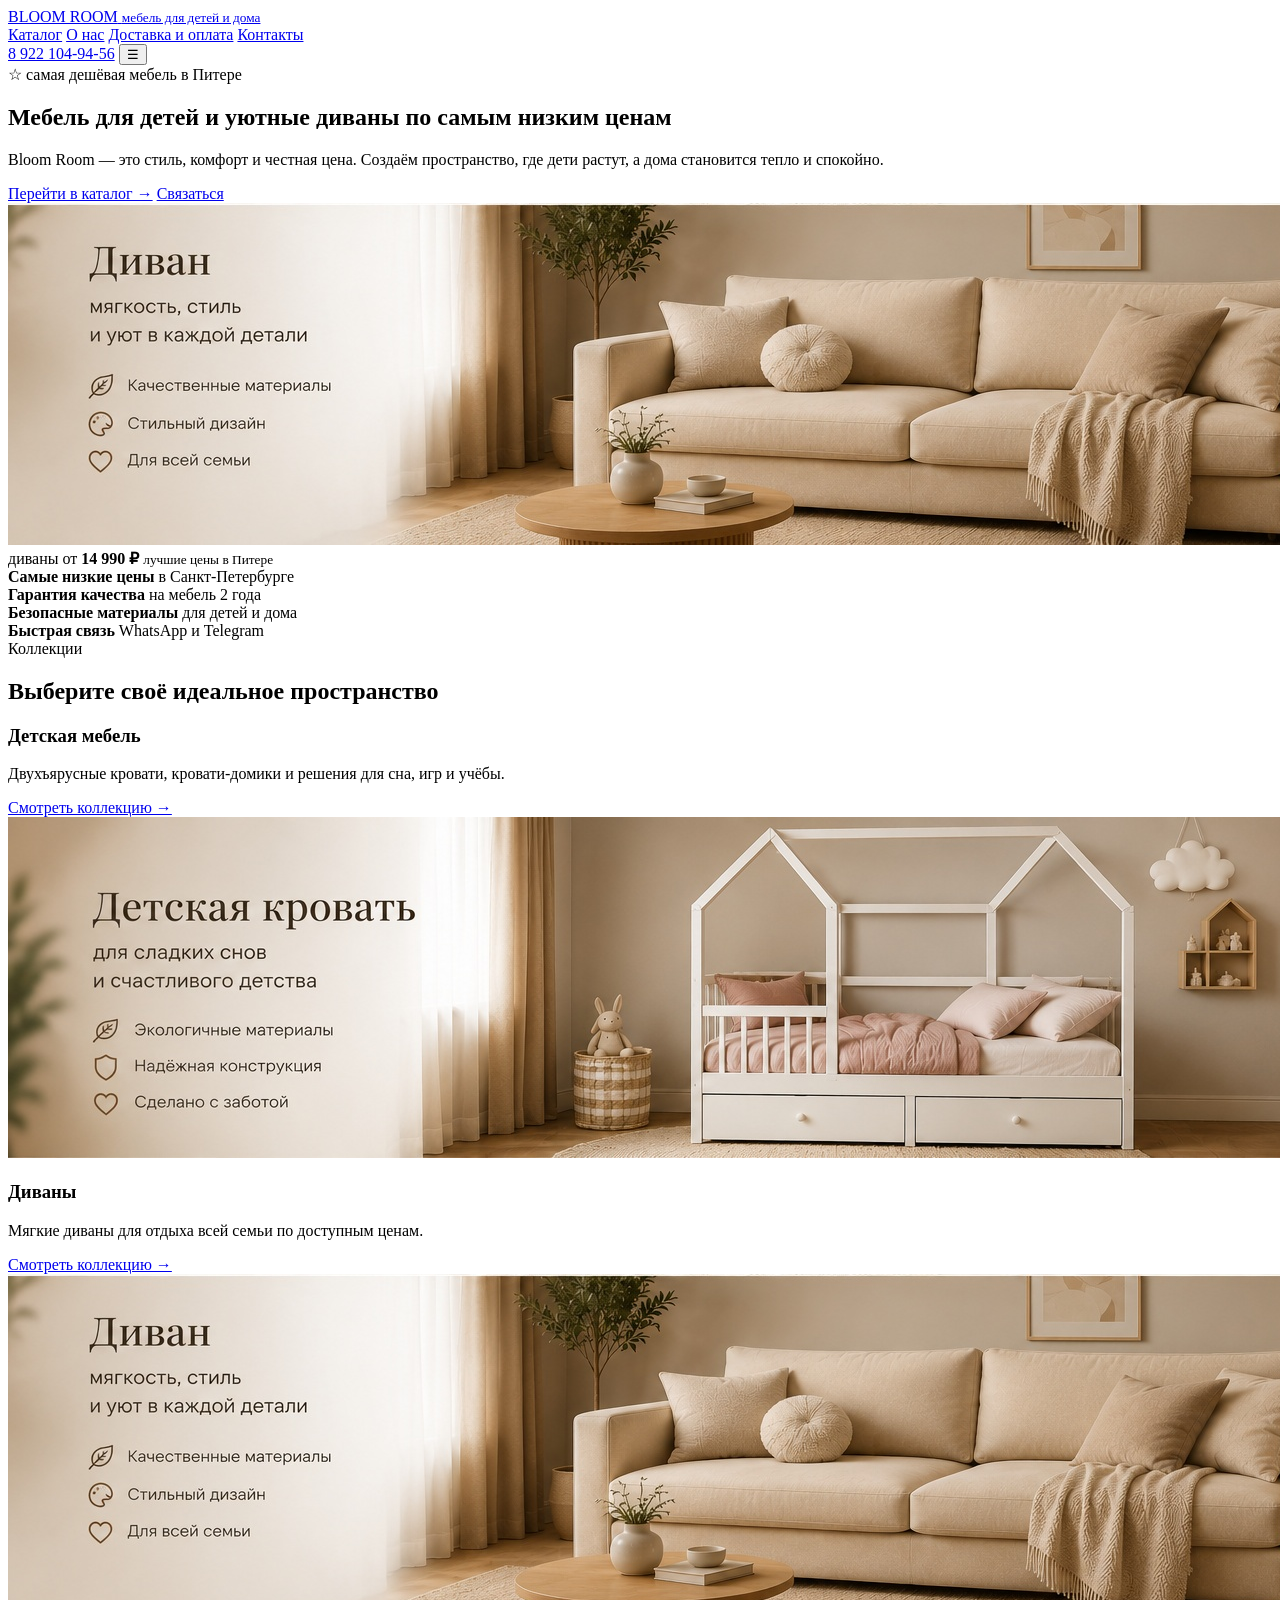
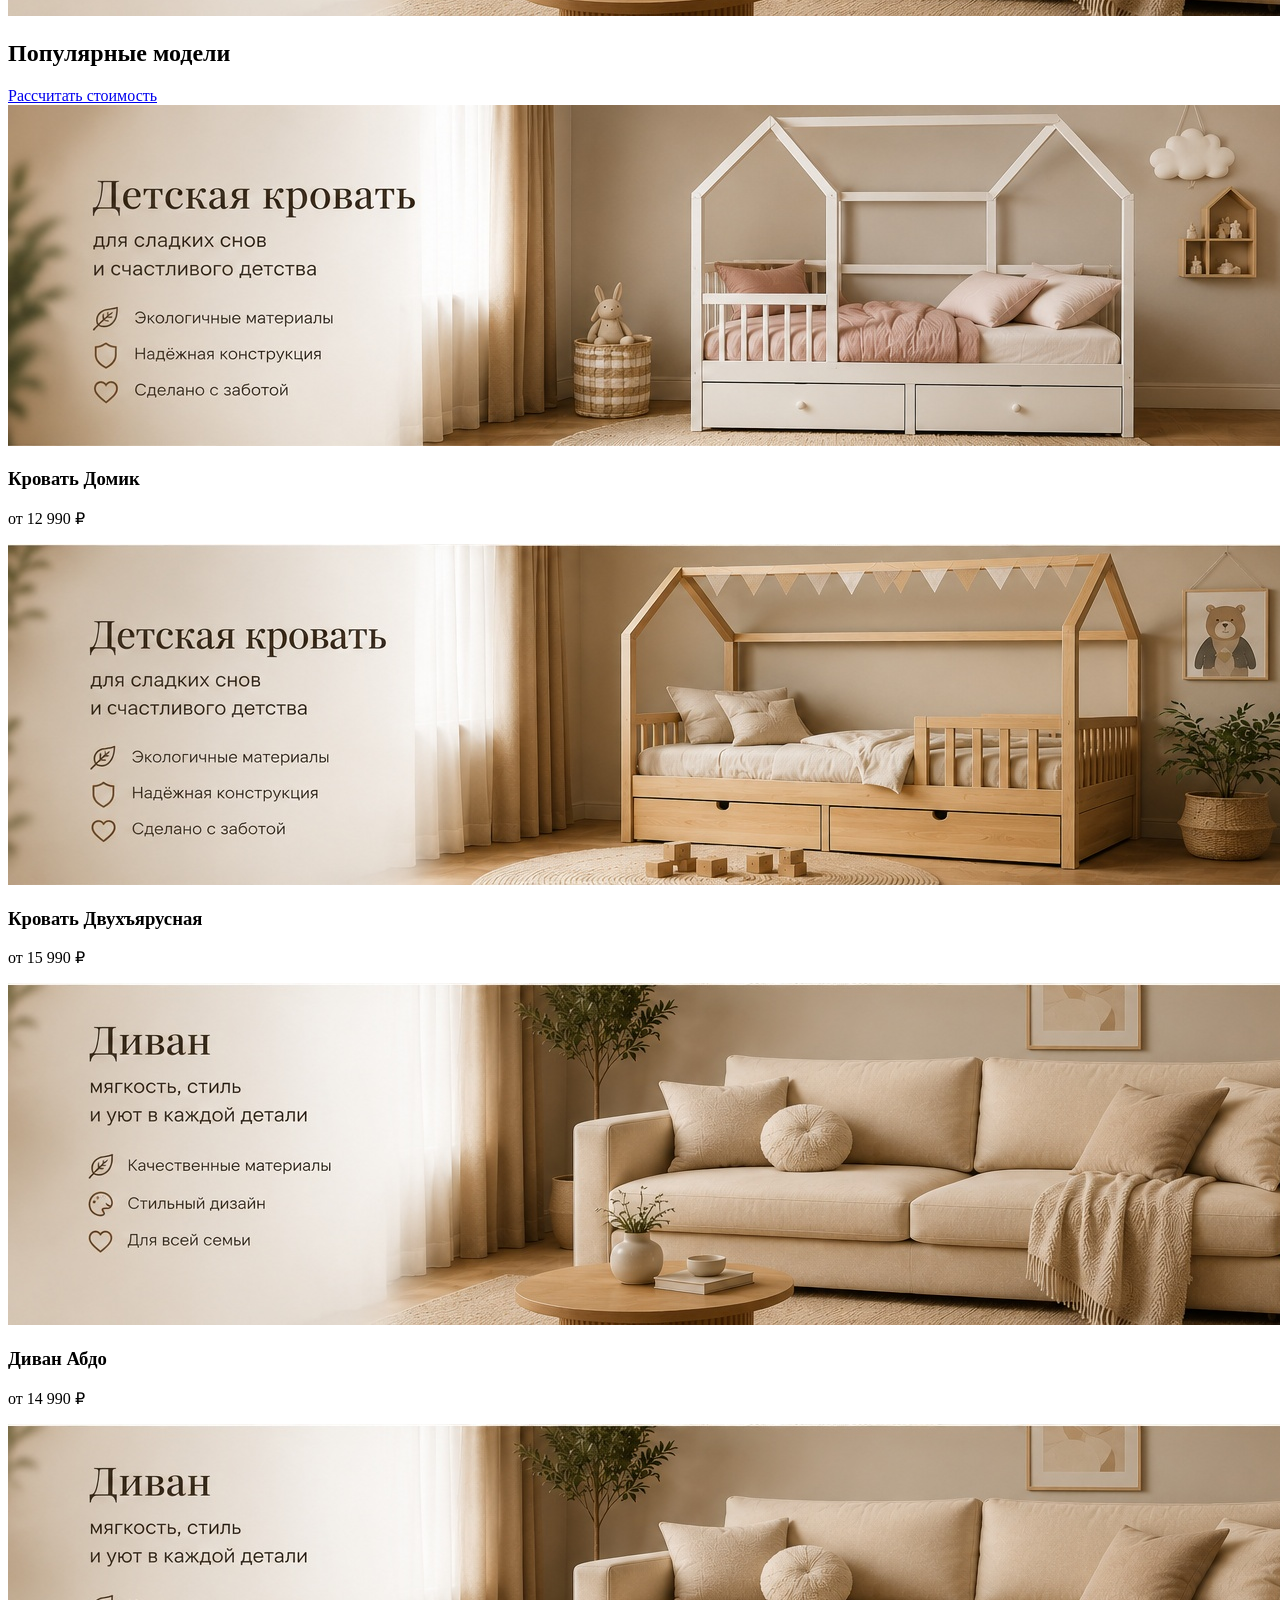
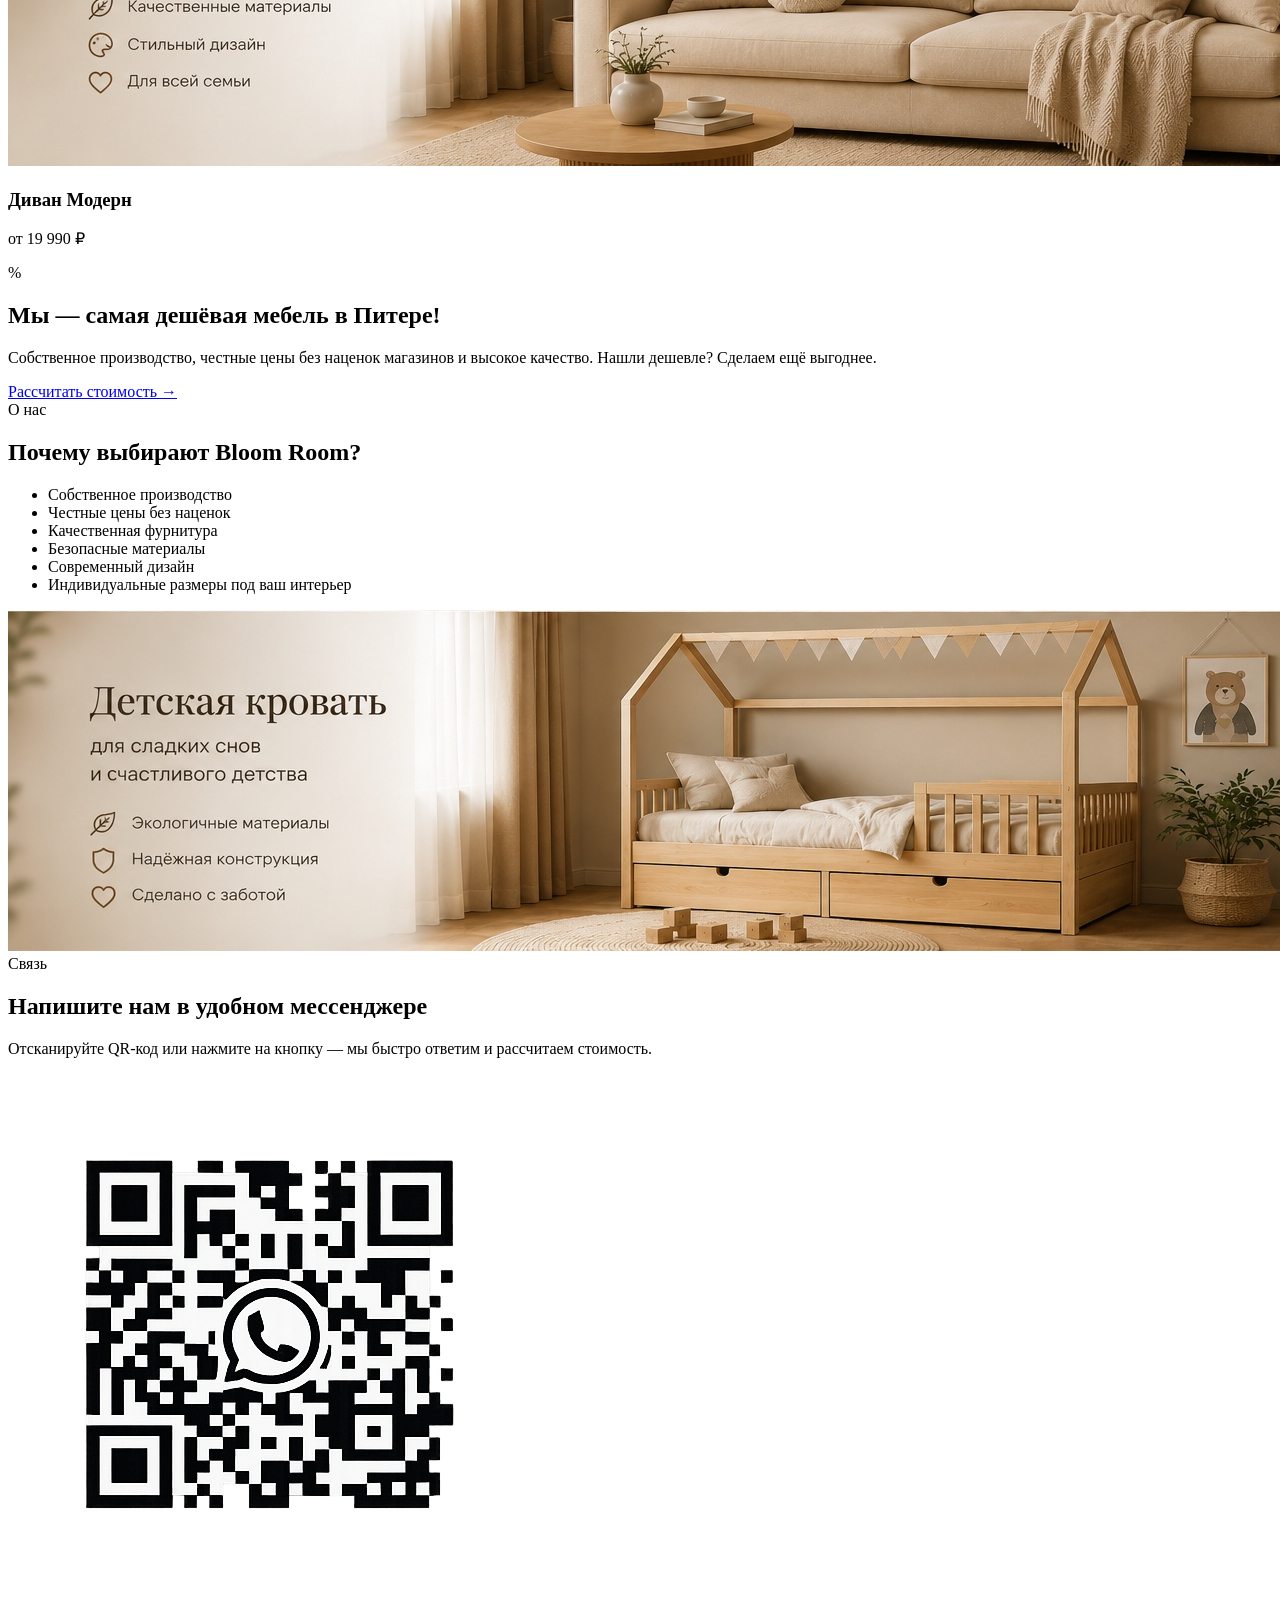
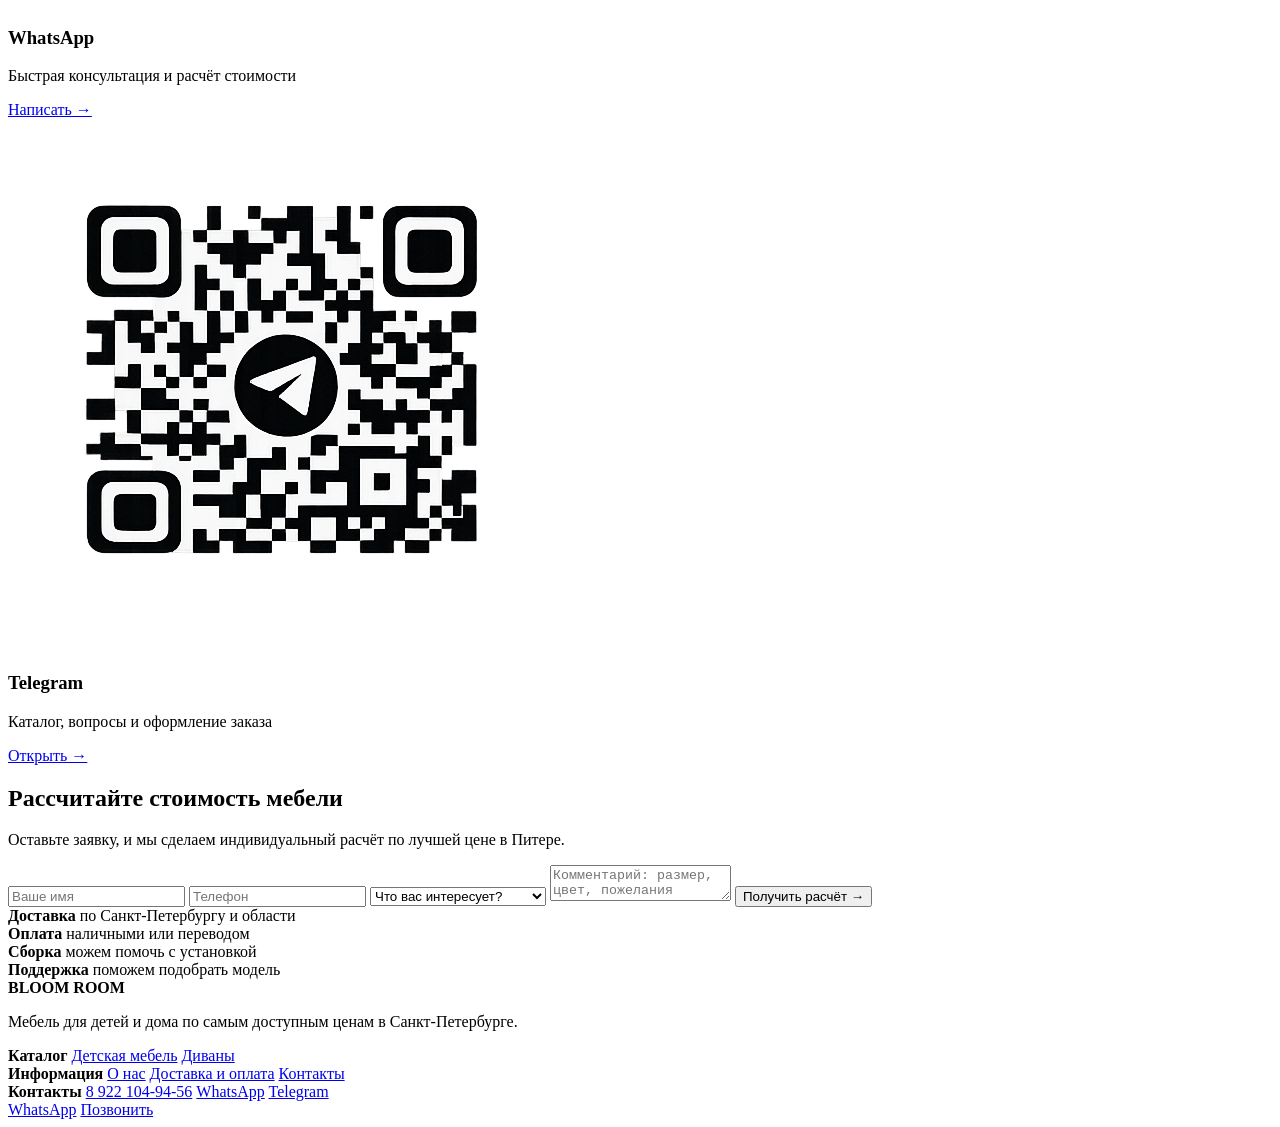
==== commit 9bdb7482: "Rename index (3).html to index.html" ====
--- a/index.html
+++ b/index.html
@@ -1,523 +1,257 @@
 <!DOCTYPE html>
 <html lang="ru">
 <head>
-  <meta charset="UTF-8">
-  <meta name="viewport" content="width=device-width, initial-scale=1.0">
-  <title>Bloom Room — мебель для детей и дома</title>
-  <style>
-    * {
-      margin: 0;
-      padding: 0;
-      box-sizing: border-box;
-      font-family: Arial, sans-serif;
-    }
-    body {
-      background: #f6f1e9;
-      color: #3d342d;
-    }
-    header {
-      padding: 30px 60px;
-      display: flex;
-      justify-content: space-between;
-      align-items: center;
-    }
-    .logo {
-      font-size: 28px;
-      letter-spacing: 3px;
-      font-weight: 500;
-    }
-    nav a {
-      margin-left: 35px;
-      text-decoration: none;
-      color: #3d342d;
-      font-size: 15px;
-    }
-    .hero {
-      display: grid;
-      grid-template-columns: 1fr 1.2fr;
-      gap: 50px;
-      padding: 50px 60px;
-      align-items: center;
-    }
-    .badge {
-      display: inline-block;
-      background: #eee8df;
-      color: #5d6f4a;
-      padding: 12px 20px;
-      border-radius: 30px;
-      margin-bottom: 25px;
-      font-size: 14px;
-      text-transform: uppercase;
-    }
-    h1, h2, h3 {
-      font-family: Georgia, serif;
-      font-weight: 400;
-    }
-    h1 {
-      font-size: 58px;
-      line-height: 1.1;
-      margin-bottom: 25px;
-    }
-    .hero p {
-      font-size: 18px;
-      line-height: 1.7;
-      color: #7a7067;
-      margin-bottom: 30px;
-    }
-    .btn {
-      display: inline-block;
-      background: #647650;
-      color: white;
-      padding: 16px 28px;
-      border-radius: 30px;
-      text-decoration: none;
-      text-transform: uppercase;
-      font-size: 14px;
-      margin-right: 15px;
-    }
-    .btn-light {
-      background: transparent;
-      color: #3d342d;
-      border: 1px solid #d8cec1;
-    }
-    .hero-img {
-      position: relative;
-    }
-    .hero-img img {
-      width: 100%;
-      border-radius: 12px;
-      height: 520px;
-      object-fit: cover;
-    }
-    .price-box {
-      position: absolute;
-      right: 30px;
-      bottom: 30px;
-      background: #fffaf3;
-      padding: 25px;
-      border-radius: 18px;
-      box-shadow: 0 10px 35px rgba(0,0,0,0.08);
-    }
-    .price-box b {
-      display: block;
-      font-size: 34px;
-      margin-top: 8px;
-    }
-    .benefits {
-      margin: 30px 60px;
-      background: #fffaf3;
-      display: grid;
-      grid-template-columns: repeat(4, 1fr);
-      border-radius: 14px;
-      overflow: hidden;
-    }
-    .benefits div {
-      padding: 25px;
-      border-right: 1px solid #e5ddd1;
-    }
-    .benefits div:last-child {
-      border-right: none;
-    }
-    .benefits b {
-      display: block;
-      margin-bottom: 8px;
-    }
-    section {
-      padding: 70px 60px;
-    }
-    .section-title {
-      font-size: 42px;
-      margin-bottom: 35px;
-    }
-    .collections {
-      display: grid;
-      grid-template-columns: 1fr 1fr;
-      gap: 25px;
-    }
-    .collection-card {
-      background: #fffaf3;
-      display: grid;
-      grid-template-columns: 1fr 1fr;
-      border-radius: 18px;
-      overflow: hidden;
-    }
-    .collection-card div {
-      padding: 35px;
-    }
-    .collection-card img {
-      width: 100%;
-      height: 280px;
-      object-fit: cover;
-    }
-    .collection-card h3 {
-      font-size: 32px;
-      margin-bottom: 15px;
-    }
-    .collection-card p {
-      color: #7a7067;
-      line-height: 1.6;
-      margin-bottom: 25px;
-    }
-    .products {
-      display: grid;
-      grid-template-columns: repeat(4, 1fr);
-      gap: 25px;
-    }
-    .product img {
-      width: 100%;
-      height: 260px;
-      object-fit: cover;
-      border-radius: 12px;
-    }
-    .product h3 {
-      font-family: Arial, sans-serif;
-      font-size: 17px;
-      margin-top: 15px;
-    }
-    .product p {
-      font-weight: bold;
-      margin-top: 6px;
-    }
-    .banner {
-      margin: 40px 60px;
-      background: #fffaf3;
-      border-radius: 18px;
-      padding: 35px;
-      display: flex;
-      align-items: center;
-      justify-content: space-between;
-    }
-    .banner h2 {
-      font-size: 34px;
-    }
-    .about {
-      display: grid;
-      grid-template-columns: 1fr 1fr;
-      gap: 35px;
-      align-items: center;
-    }
-    .about img {
-      width: 100%;
-      height: 420px;
-      object-fit: cover;
-      border-radius: 18px;
-    }
-    .about ul {
-      margin-top: 25px;
-      list-style: none;
-    }
-    .about li {
-      margin-bottom: 14px;
-      color: #7a7067;
-    }
-    .order {
-      background: #fffaf3;
-      border-radius: 22px;
-      padding: 40px;
-    }
-    .order input,
-    .order textarea,
-    .order select {
-      width: 100%;
-      padding: 15px;
-      margin-top: 12px;
-      border: 1px solid #ded5c9;
-      border-radius: 10px;
-      background: white;
-    }
-    .order button {
-      width: 100%;
-      margin-top: 15px;
-      padding: 16px;
-      border: none;
-      background: #647650;
-      color: white;
-      border-radius: 10px;
-      text-transform: uppercase;
-      cursor: pointer;
-    }
-    .qr-section {
-      text-align: center;
-    }
-    .qr-wrapper {
-      display: grid;
-      grid-template-columns: repeat(2, 1fr);
-      gap: 35px;
-      max-width: 800px;
-      margin: 0 auto;
-    }
-    .qr-card {
-      background: #fffaf3;
-      border-radius: 28px;
-      padding: 35px;
-      box-shadow: 0 10px 35px rgba(0,0,0,0.06);
-    }
-    .qr-card img {
-      width: 260px;
-      height: 260px;
-      object-fit: contain;
-      margin: 0 auto 20px;
-    }
-    .qr-card h3 {
-      font-size: 30px;
-      margin-bottom: 10px;
-    }
-    .qr-card p {
-      color: #7a7067;
-      margin-bottom: 20px;
-    }
-    footer {
-      background: #fffaf3;
-      padding: 50px 60px;
-      display: grid;
-      grid-template-columns: 1.5fr 1fr 1fr 1fr;
-      gap: 30px;
-    }
-    footer a {
-      display: block;
-      color: #7a7067;
-      text-decoration: none;
-      margin-top: 10px;
-    }
-    .floating {
-      position: fixed;
-      right: 25px;
-      bottom: 25px;
-      display: flex;
-      gap: 10px;
-    }
-    .floating a {
-      background: #647650;
-      color: white;
-      padding: 14px 20px;
-      border-radius: 30px;
-      text-decoration: none;
-      font-size: 14px;
-    }
-    @media (max-width: 900px) {
-      header, section, footer {
-        padding: 30px 20px;
-      }
-      nav {
-        display: none;
-      }
-      .hero,
-      .collections,
-      .about,
-      .qr-wrapper,
-      footer {
-        grid-template-columns: 1fr;
-      }
-      .products,
-      .benefits {
-        grid-template-columns: 1fr;
-      }
-      h1 {
-        font-size: 38px;
-      }
-      .hero-img img {
-        height: 360px;
-      }
-      .banner {
-        margin: 20px;
-        flex-direction: column;
-        gap: 20px;
-        align-items: flex-start;
-      }
-    }
-  </style>
+  <meta charset="UTF-8" />
+  <meta name="viewport" content="width=device-width, initial-scale=1.0" />
+  <title>Bloom Room — мебель для детей и дома</title>
+  <meta name="description" content="Bloom Room — детская мебель и диваны по самым низким ценам в Санкт-Петербурге." />
+  <link rel="stylesheet" href="style.css" />
 </head>
 <body>
-<header>
-  <div class="logo">BLOOM ROOM</div>
-  <nav>
-    <a href="#catalog">Каталог</a>
-    <a href="#about">О нас</a>
-    <a href="#delivery">Доставка и оплата</a>
-    <a href="#contacts">Контакты</a>
-  </nav>
+
+<header class="header">
+  <a href="#top" class="logo">
+    <span>BLOOM ROOM</span>
+    <small>мебель для детей и дома</small>
+  </a>
+
+  <nav class="nav" id="nav">
+    <a href="#catalog">Каталог</a>
+    <a href="#about">О нас</a>
+    <a href="#delivery">Доставка и оплата</a>
+    <a href="#contacts">Контакты</a>
+  </nav>
+
+  <div class="header-actions">
+    <a class="phone" href="tel:+79221049456">8 922 104-94-56</a>
+    <button class="menu-btn" id="menuBtn">☰</button>
+  </div>
 </header>
-<main>
-  <section class="hero">
-    <div>
-      <div class="badge">самая дешёвая мебель в Питере</div>
-      <h1>Мебель для детей и уютные диваны по самым низким ценам</h1>
-      <p>
-        Bloom Room — это детская мебель и диваны для дома.
-        Создаём уют, комфорт и красивые пространства по честным ценам в Санкт-Петербурге.
-      </p>
-      <a href="#catalog" class="btn">Перейти в каталог →</a>
-      <a href="#contacts" class="btn btn-light">Связаться</a>
-    </div>
-<div class="hero-img">
-  <img src="assets/sofa_1.jpeg" alt="Диван Bloom Room">
-  <div class="price-box">
-    <span>диваны от</span>
-    <b>14 990 ₽</b>
-    <small>низкие цены в Питере</small>
-  </div>
+
+<main id="top">
+
+  <section class="hero">
+    <div class="hero-content">
+      <div class="badge">☆ самая дешёвая мебель в Питере</div>
+      <h1>Мебель для детей и уютные диваны по самым низким ценам</h1>
+      <p>Bloom Room — это стиль, комфорт и честная цена. Создаём пространство, где дети растут, а дома становится тепло и спокойно.</p>
+
+      <div class="hero-buttons">
+        <a class="btn btn-main" href="#catalog">Перейти в каталог →</a>
+        <a class="btn btn-second" href="#contacts">Связаться</a>
+      </div>
+    </div>
+
+    <div class="hero-photo">
+      <img src="assets/sofa_1.jpeg" alt="Диван Bloom Room">
+      <div class="price-card">
+        <span>диваны от</span>
+        <strong>14 990 ₽</strong>
+        <small>лучшие цены в Питере</small>
+      </div>
+    </div>
+  </section>
+
+  <section class="benefits">
+    <div>
+      <b>Самые низкие цены</b>
+      <span>в Санкт-Петербурге</span>
+    </div>
+    <div>
+      <b>Гарантия качества</b>
+      <span>на мебель 2 года</span>
+    </div>
+    <div>
+      <b>Безопасные материалы</b>
+      <span>для детей и дома</span>
+    </div>
+    <div>
+      <b>Быстрая связь</b>
+      <span>WhatsApp и Telegram</span>
+    </div>
+  </section>
+
+  <section class="section" id="catalog">
+    <div class="section-title">
+      <span>Коллекции</span>
+      <h2>Выберите своё идеальное пространство</h2>
+    </div>
+
+    <div class="collections">
+      <article class="collection-card">
+        <div class="collection-text">
+          <h3>Детская мебель</h3>
+          <p>Двухъярусные кровати, кровати-домики и решения для сна, игр и учёбы.</p>
+          <a href="#kids">Смотреть коллекцию →</a>
+        </div>
+        <img src="assets/kids_bed_1.jpeg" alt="Детская мебель Bloom Room">
+      </article>
+
+      <article class="collection-card">
+        <div class="collection-text">
+          <h3>Диваны</h3>
+          <p>Мягкие диваны для отдыха всей семьи по доступным ценам.</p>
+          <a href="#sofas">Смотреть коллекцию →</a>
+        </div>
+        <img src="assets/sofa_1.jpeg" alt="Диваны Bloom Room">
+      </article>
+    </div>
+  </section>
+
+  <section class="section" id="kids">
+    <div class="products-head">
+      <h2>Популярные модели</h2>
+      <a href="#contacts">Рассчитать стоимость</a>
+    </div>
+
+    <div class="products">
+      <article class="product">
+        <img src="assets/kids_bed_1.jpeg" alt="Кровать Домик">
+        <h3>Кровать Домик</h3>
+        <p>от 12 990 ₽</p>
+      </article>
+
+      <article class="product">
+        <img src="assets/kids_bed_2.jpeg" alt="Кровать Двухъярусная">
+        <h3>Кровать Двухъярусная</h3>
+        <p>от 15 990 ₽</p>
+      </article>
+
+      <article class="product" id="sofas">
+        <img src="assets/sofa_1.jpeg" alt="Диван Абдо">
+        <h3>Диван Абдо</h3>
+        <p>от 14 990 ₽</p>
+      </article>
+
+      <article class="product">
+        <img src="assets/sofa_1.jpeg" alt="Диван Модерн">
+        <h3>Диван Модерн</h3>
+        <p>от 19 990 ₽</p>
+      </article>
+    </div>
+  </section>
+
+  <section class="cheap-banner">
+    <div class="percent">%</div>
+    <div>
+      <h2>Мы — самая дешёвая мебель в Питере!</h2>
+      <p>Собственное производство, честные цены без наценок магазинов и высокое качество. Нашли дешевле? Сделаем ещё выгоднее.</p>
+    </div>
+    <a class="btn btn-main" href="#contacts">Рассчитать стоимость →</a>
+  </section>
+
+  <section class="section about" id="about">
+    <div>
+      <div class="section-title">
+        <span>О нас</span>
+        <h2>Почему выбирают Bloom Room?</h2>
+      </div>
+
+      <ul class="about-list">
+        <li>Собственное производство</li>
+        <li>Честные цены без наценок</li>
+        <li>Качественная фурнитура</li>
+        <li>Безопасные материалы</li>
+        <li>Современный дизайн</li>
+        <li>Индивидуальные размеры под ваш интерьер</li>
+      </ul>
+    </div>
+
+    <img src="assets/kids_bed_2.jpeg" alt="Детская кровать Bloom Room">
+  </section>
+
+  <section class="section contacts" id="contacts">
+    <div class="section-title center">
+      <span>Связь</span>
+      <h2>Напишите нам в удобном мессенджере</h2>
+      <p>Отсканируйте QR-код или нажмите на кнопку — мы быстро ответим и рассчитаем стоимость.</p>
+    </div>
+
+    <div class="qr-grid">
+      <article class="qr-card">
+        <img src="assets/whatsapp_black_qr.png" alt="QR-код WhatsApp">
+        <h3>WhatsApp</h3>
+        <p>Быстрая консультация и расчёт стоимости</p>
+        <a class="btn btn-main" href="https://wa.me/79221049456" target="_blank">Написать →</a>
+      </article>
+
+      <article class="qr-card">
+        <img src="assets/telegram_black_qr.png" alt="QR-код Telegram">
+        <h3>Telegram</h3>
+        <p>Каталог, вопросы и оформление заказа</p>
+        <a class="btn btn-main" href="https://t.me/MARIIA_SERGEEVNAAA" target="_blank">Открыть →</a>
+      </article>
+    </div>
+
+    <form class="order-form" id="order">
+      <h2>Рассчитайте стоимость мебели</h2>
+      <p>Оставьте заявку, и мы сделаем индивидуальный расчёт по лучшей цене в Питере.</p>
+      <input type="text" placeholder="Ваше имя">
+      <input type="tel" placeholder="Телефон">
+      <select>
+        <option>Что вас интересует?</option>
+        <option>Детская мебель</option>
+        <option>Диван</option>
+        <option>Индивидуальный расчёт</option>
+      </select>
+      <textarea placeholder="Комментарий: размер, цвет, пожелания"></textarea>
+      <button type="submit">Получить расчёт →</button>
+    </form>
+  </section>
+
+  <section class="delivery" id="delivery">
+    <div>
+      <b>Доставка</b>
+      <span>по Санкт-Петербургу и области</span>
+    </div>
+    <div>
+      <b>Оплата</b>
+      <span>наличными или переводом</span>
+    </div>
+    <div>
+      <b>Сборка</b>
+      <span>можем помочь с установкой</span>
+    </div>
+    <div>
+      <b>Поддержка</b>
+      <span>поможем подобрать модель</span>
+    </div>
+  </section>
+
+</main>
+
+<footer class="footer">
+  <div>
+    <strong>BLOOM ROOM</strong>
+    <p>Мебель для детей и дома по самым доступным ценам в Санкт-Петербурге.</p>
+  </div>
+
+  <div>
+    <b>Каталог</b>
+    <a href="#kids">Детская мебель</a>
+    <a href="#sofas">Диваны</a>
+  </div>
+
+  <div>
+    <b>Информация</b>
+    <a href="#about">О нас</a>
+    <a href="#delivery">Доставка и оплата</a>
+    <a href="#contacts">Контакты</a>
+  </div>
+
+  <div>
+    <b>Контакты</b>
+    <a href="tel:+79221049456">8 922 104-94-56</a>
+    <a href="https://wa.me/79221049456" target="_blank">WhatsApp</a>
+    <a href="https://t.me/MARIIA_SERGEEVNAAA" target="_blank">Telegram</a>
+  </div>
+</footer>
+
+<div class="floating">
+  <a href="https://wa.me/79221049456" target="_blank">WhatsApp</a>
+  <a href="tel:+79221049456">Позвонить</a>
 </div>
-  </section>
-  <div class="benefits">
-    <div>
-      <b>Самые низкие цены</b>
-      <span>в Санкт-Петербурге</span>
-    </div>
-    <div>
-      <b>Гарантия качества</b>
-      <span>на мебель 2 года</span>
-    </div>
-    <div>
-      <b>Безопасные материалы</b>
-      <span>для детей и дома</span>
-    </div>
-    <div>
-      <b>Быстрая связь</b>
-      <span>WhatsApp и Telegram</span>
-    </div>
-  </div>
-  <section id="catalog">
-    <h2 class="section-title">Коллекции</h2>
-<div class="collections">
-  <div class="collection-card">
-    <div>
-      <h3>Детская мебель</h3>
-      <p>Двухъярусные кровати, кровати-домики и решения для сна, игр и учёбы.</p>
-      <a href="#kids">Смотреть коллекцию →</a>
-    </div>
-    <img src="assets/kids_bed_1.jpeg" alt="Детская кровать Bloom Room">
-  </div>
-  <div class="collection-card">
-    <div>
-      <h3>Диваны</h3>
-      <p>Мягкие диваны для отдыха всей семьи по доступным ценам.</p>
-      <a href="#sofas">Смотреть коллекцию →</a>
-    </div>
-    <img src="assets/sofa_1.jpeg" alt="Диван Bloom Room">
-  </div>
-</div>
-  </section>
-  <section id="kids">
-    <h2 class="section-title">Популярные модели</h2>
-<div class="products">
-  <div class="product">
-    <img src="assets/kids_bed_1.jpeg" alt="Кровать Домик">
-    <h3>Кровать Домик</h3>
-    <p>от 12 990 ₽</p>
-  </div>
-  <div class="product">
-    <img src="assets/kids_bed_2.jpeg" alt="Кровать Двухъярусная">
-    <h3>Кровать Двухъярусная</h3>
-    <p>от 15 990 ₽</p>
-  </div>
-  <div class="product" id="sofas">
-    <img src="assets/sofa_1.jpeg" alt="Диван Абдо">
-    <h3>Диван Абдо</h3>
-    <p>от 14 990 ₽</p>
-  </div>
-  <div class="product">
-    <img src="assets/sofa_1.jpeg" alt="Диван Модерн">
-    <h3>Диван Модерн</h3>
-    <p>от 19 990 ₽</p>
-  </div>
-</div>
-  </section>
-  <div class="banner">
-    <div>
-      <h2>Мы — самая дешёвая мебель в Питере!</h2>
-      <p>Собственное производство, честные цены без наценок магазинов и высокое качество.</p>
-    </div>
-    <a href="#contacts" class="btn">Рассчитать стоимость →</a>
-  </div>
-  <section class="about" id="about">
-    <div>
-      <h2 class="section-title">Почему выбирают Bloom Room?</h2>
-      <ul>
-        <li>✓ Собственное производство</li>
-        <li>✓ Честные цены без наценок</li>
-        <li>✓ Качественная фурнитура</li>
-        <li>✓ Безопасные материалы</li>
-        <li>✓ Современный дизайн</li>
-        <li>✓ Индивидуальные размеры под ваш интерьер</li>
-      </ul>
-    </div>
-<img src="assets/kids_bed_2.jpeg" alt="Детская мебель Bloom Room">
-  </section>
-  <section id="contacts">
-    <h2 class="section-title">Связаться с нами</h2>
-<div class="qr-wrapper">
-  <div class="qr-card">
-    <img src="assets/whatsapp_black_qr.png" alt="WhatsApp QR">
-    <h3>WhatsApp</h3>
-    <p>Быстрая консультация и расчёт стоимости</p>
-    <a href="https://wa.me/79221049456" target="_blank" class="btn">Написать →</a>
-  </div>
-  <div class="qr-card">
-    <img src="assets/telegram_black_qr.png" alt="Telegram QR">
-    <h3>Telegram</h3>
-    <p>Каталог, вопросы и оформление заказа</p>
-    <a href="https://t.me/MARIIA_SERGEEVNAAA" target="_blank" class="btn">Открыть →</a>
-  </div>
-</div>
-  </section>
-  <section class="order">
-    <h2 class="section-title">Рассчитайте стоимость мебели</h2>
-    <p>Оставьте заявку, и мы сделаем индивидуальный расчёт по лучшей цене в Питере.</p>
-<form>
-  <input type="text" placeholder="Ваше имя">
-  <input type="tel" placeholder="Телефон">
-  <select>
-    <option>Что вас интересует?</option>
-    <option>Детская мебель</option>
-    <option>Диван</option>
-  </select>
-  <textarea placeholder="Комментарий: размер, цвет, пожелания"></textarea>
-  <button type="submit">Получить расчёт →</button>
-</form>
-  </section>
-  <section id="delivery">
-    <h2 class="section-title">Доставка и оплата</h2>
-    <p>
-      Доставка по Санкт-Петербургу и области. Оплата удобным способом.
-      По вопросам доставки и сборки напишите нам в WhatsApp или Telegram.
-    </p>
-  </section>
-</main>
-<footer>
-  <div>
-    <h3>BLOOM ROOM</h3>
-    <p>Мебель для детей и дома по самым доступным ценам в Санкт-Петербурге.</p>
-  </div>
-  <div>
-    <b>Каталог</b>
-    <a href="#kids">Детская мебель</a>
-    <a href="#sofas">Диваны</a>
-  </div>
-  <div>
-    <b>Информация</b>
-    <a href="#about">О нас</a>
-    <a href="#delivery">Доставка и оплата</a>
-    <a href="#contacts">Контакты</a>
-  </div>
-  <div>
-    <b>Контакты</b>
-    <a href="tel:+79221049456">8 922 104-94-56</a>
-    <a href="https://wa.me/79221049456" target="_blank">WhatsApp</a>
-    <a href="https://t.me/MARIIA_SERGEEVNAAA" target="_blank">Telegram</a>
-  </div>
-</footer>
-<div class="floating">
-  <a href="https://wa.me/79221049456" target="_blank">WhatsApp</a>
-  <a href="tel:+79221049456">Позвонить</a>
-</div>
-<script>
-  document.querySelector("form").addEventListener("submit", function(e) {
-    e.preventDefault();
-    const phone = "79221049456";
-    const name = document.querySelector('input[type="text"]').value || "Клиент";
-    const text = encodeURIComponent("Здравствуйте! Меня зовут " + name + ". Хочу рассчитать стоимость мебели Bloom Room.");
-    window.open("https://wa.me/" + phone + "?text=" + text, "_blank");
-  });
-</script>
+
+<script src="script.js"></script>
 </body>
 </html>
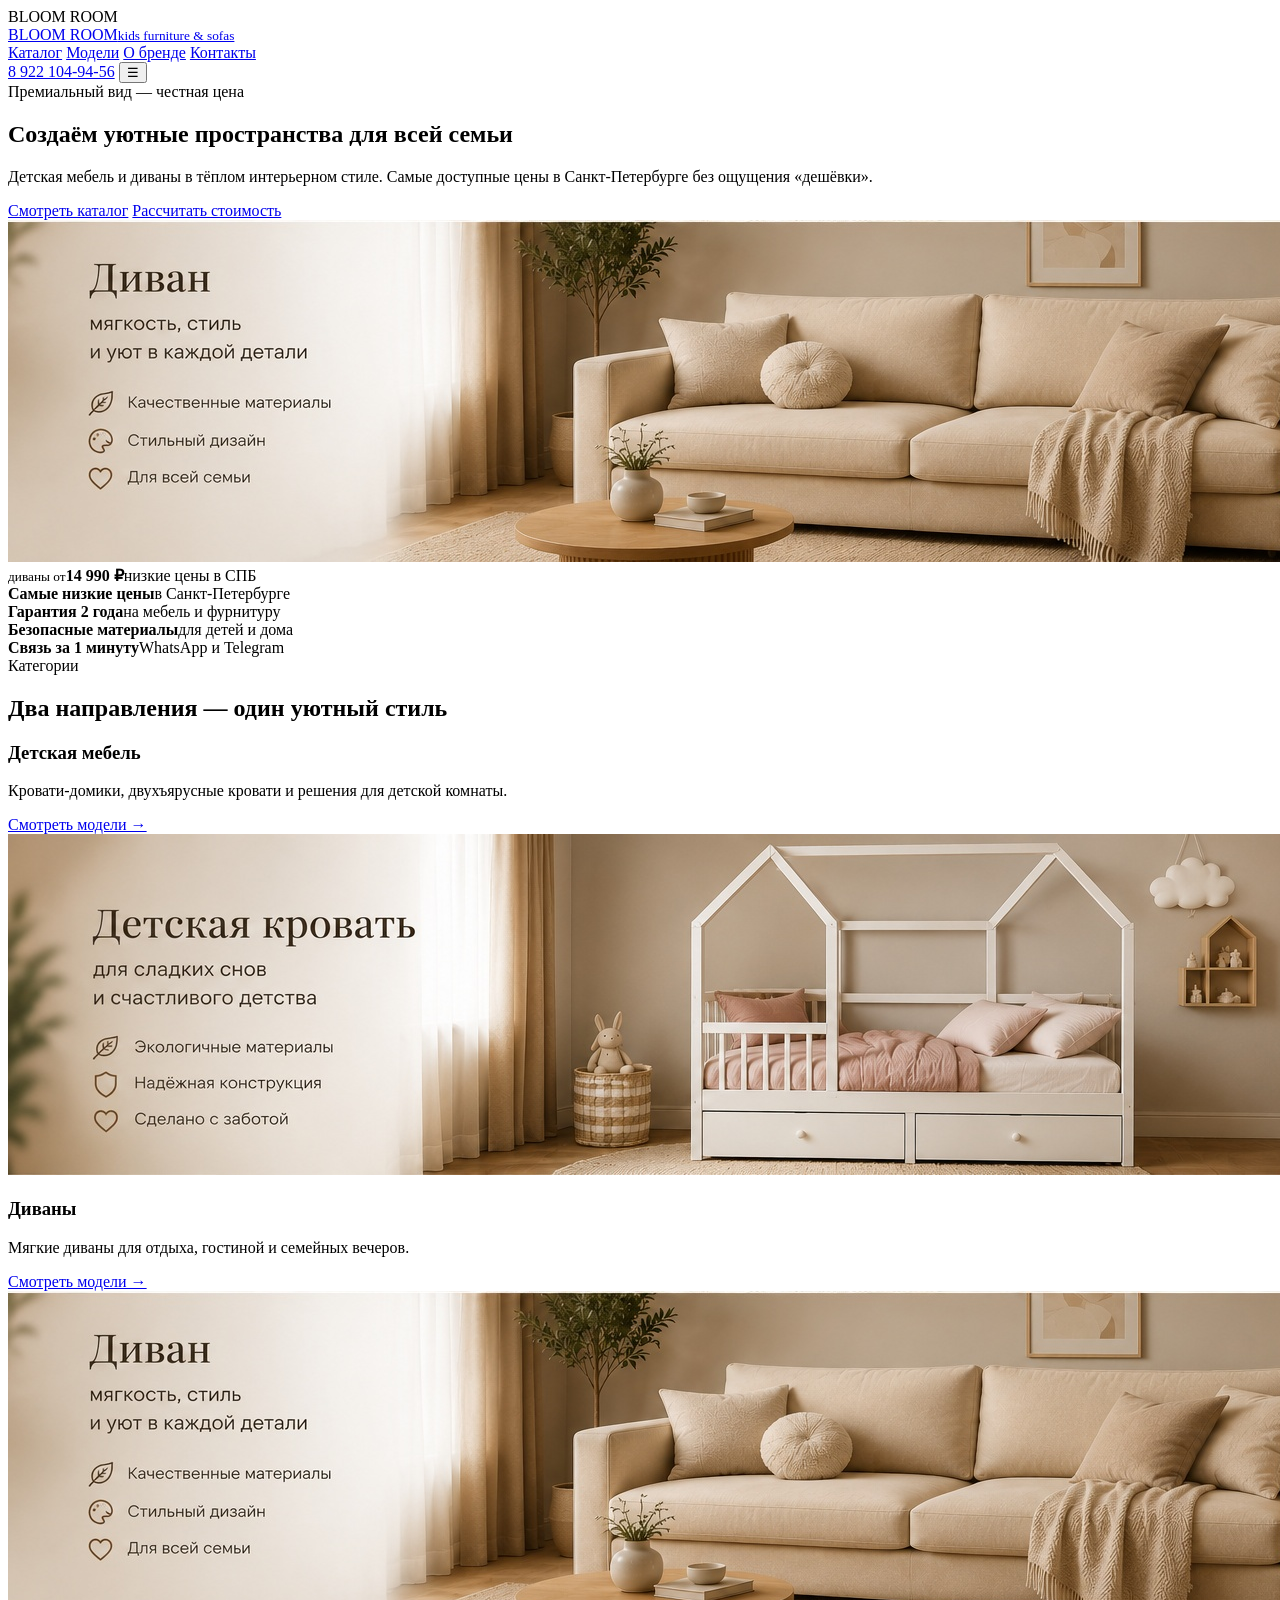
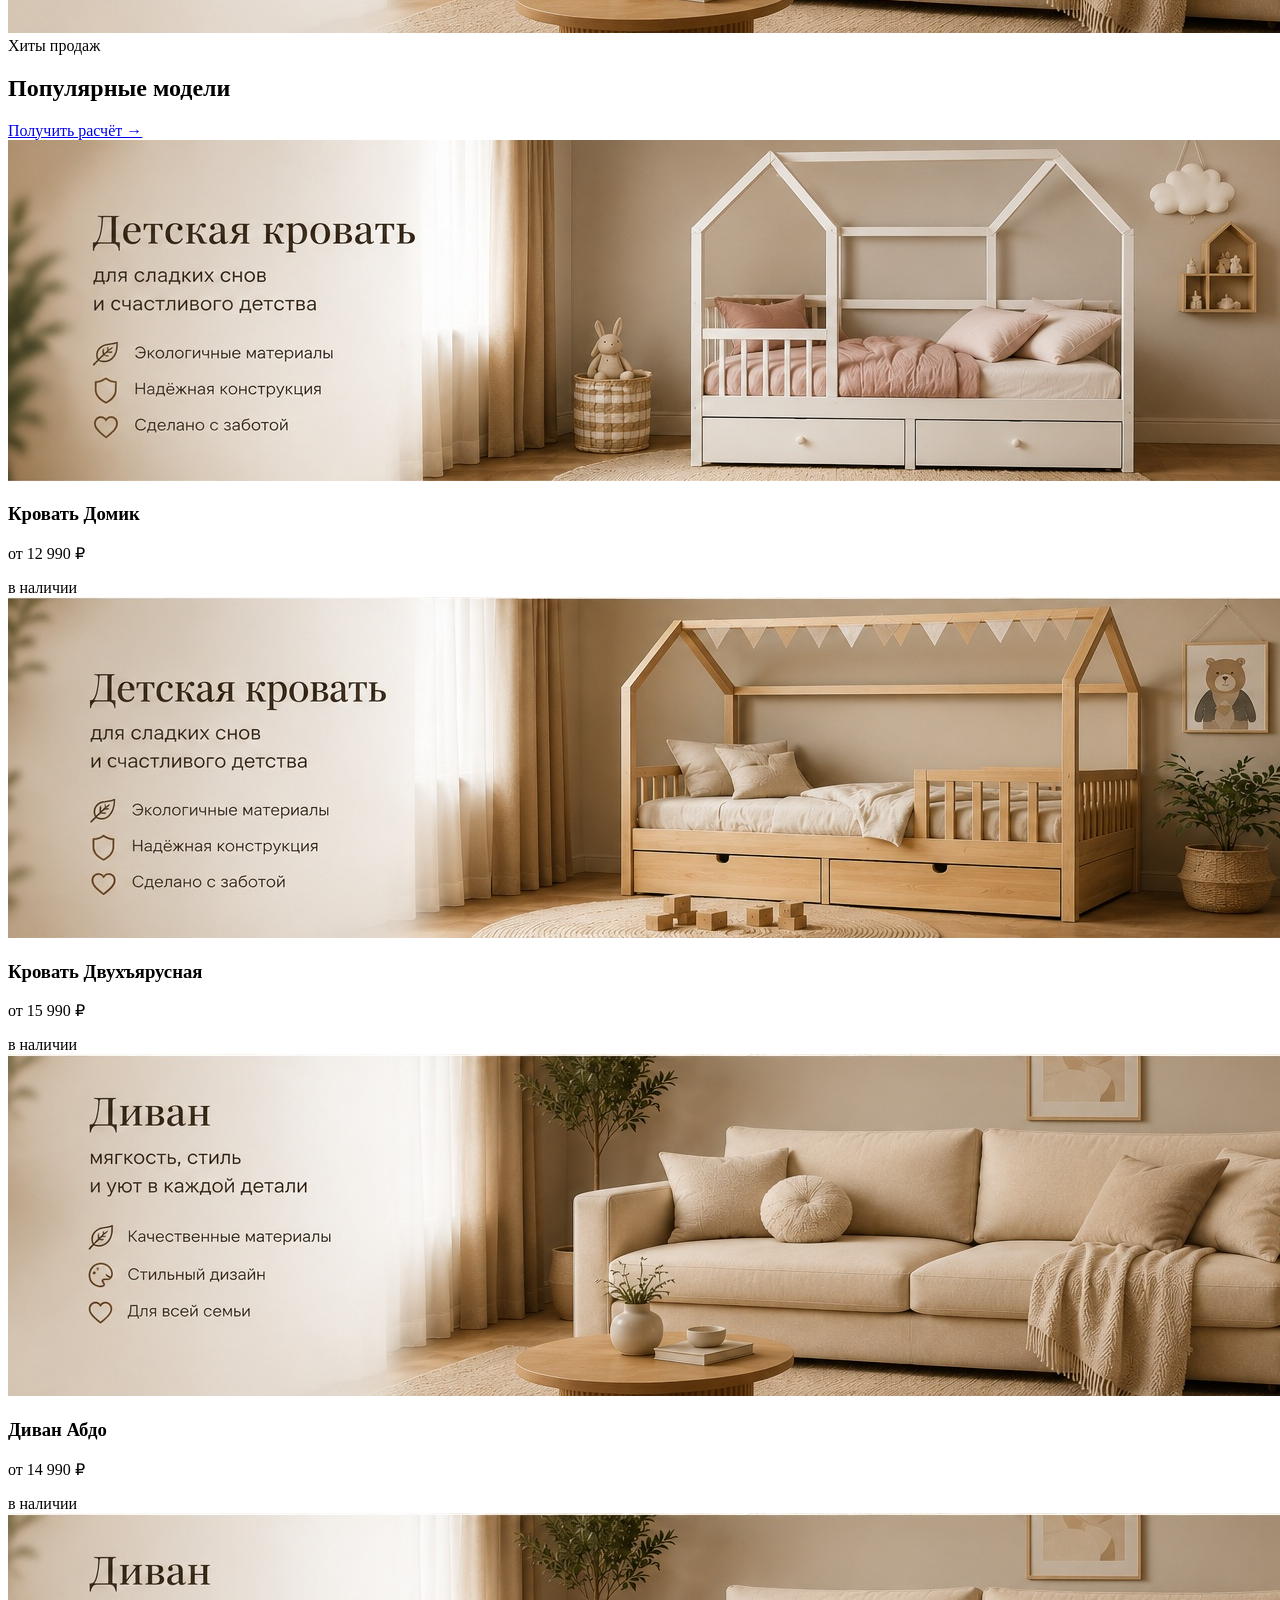
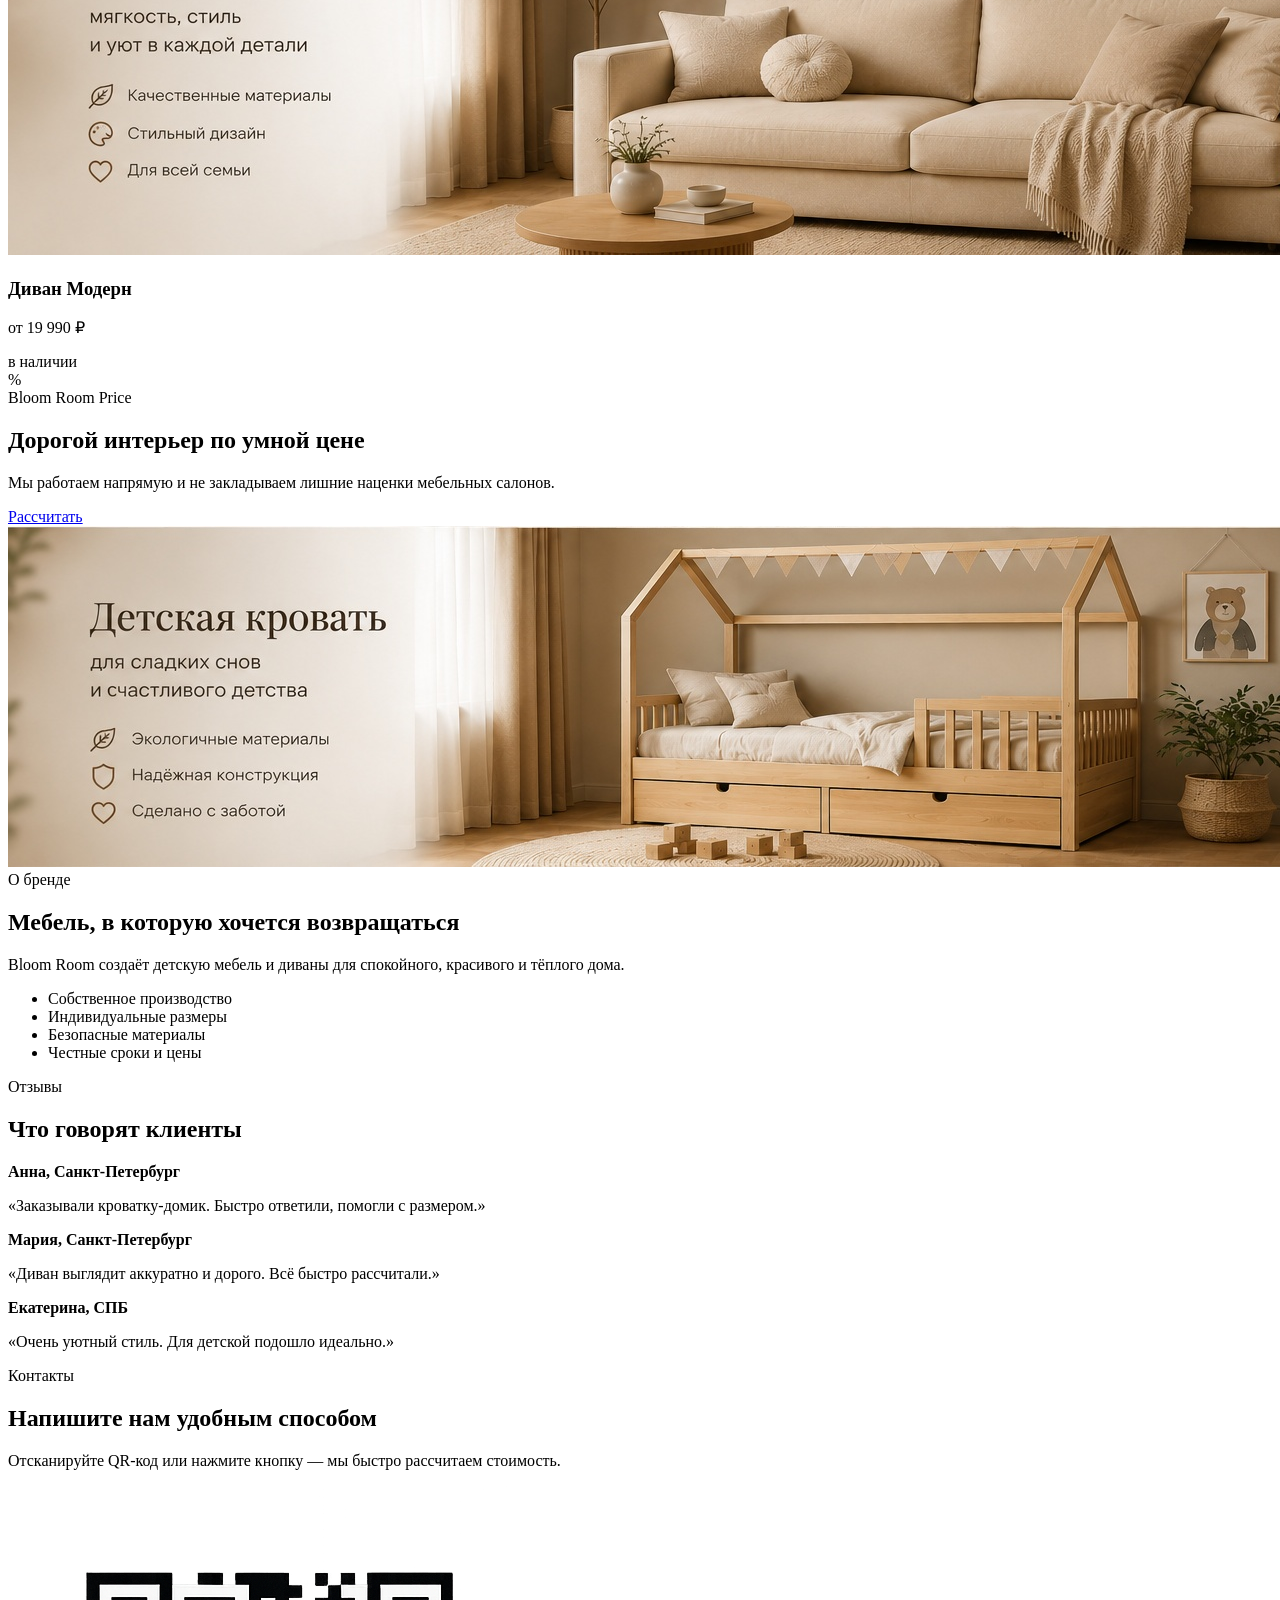
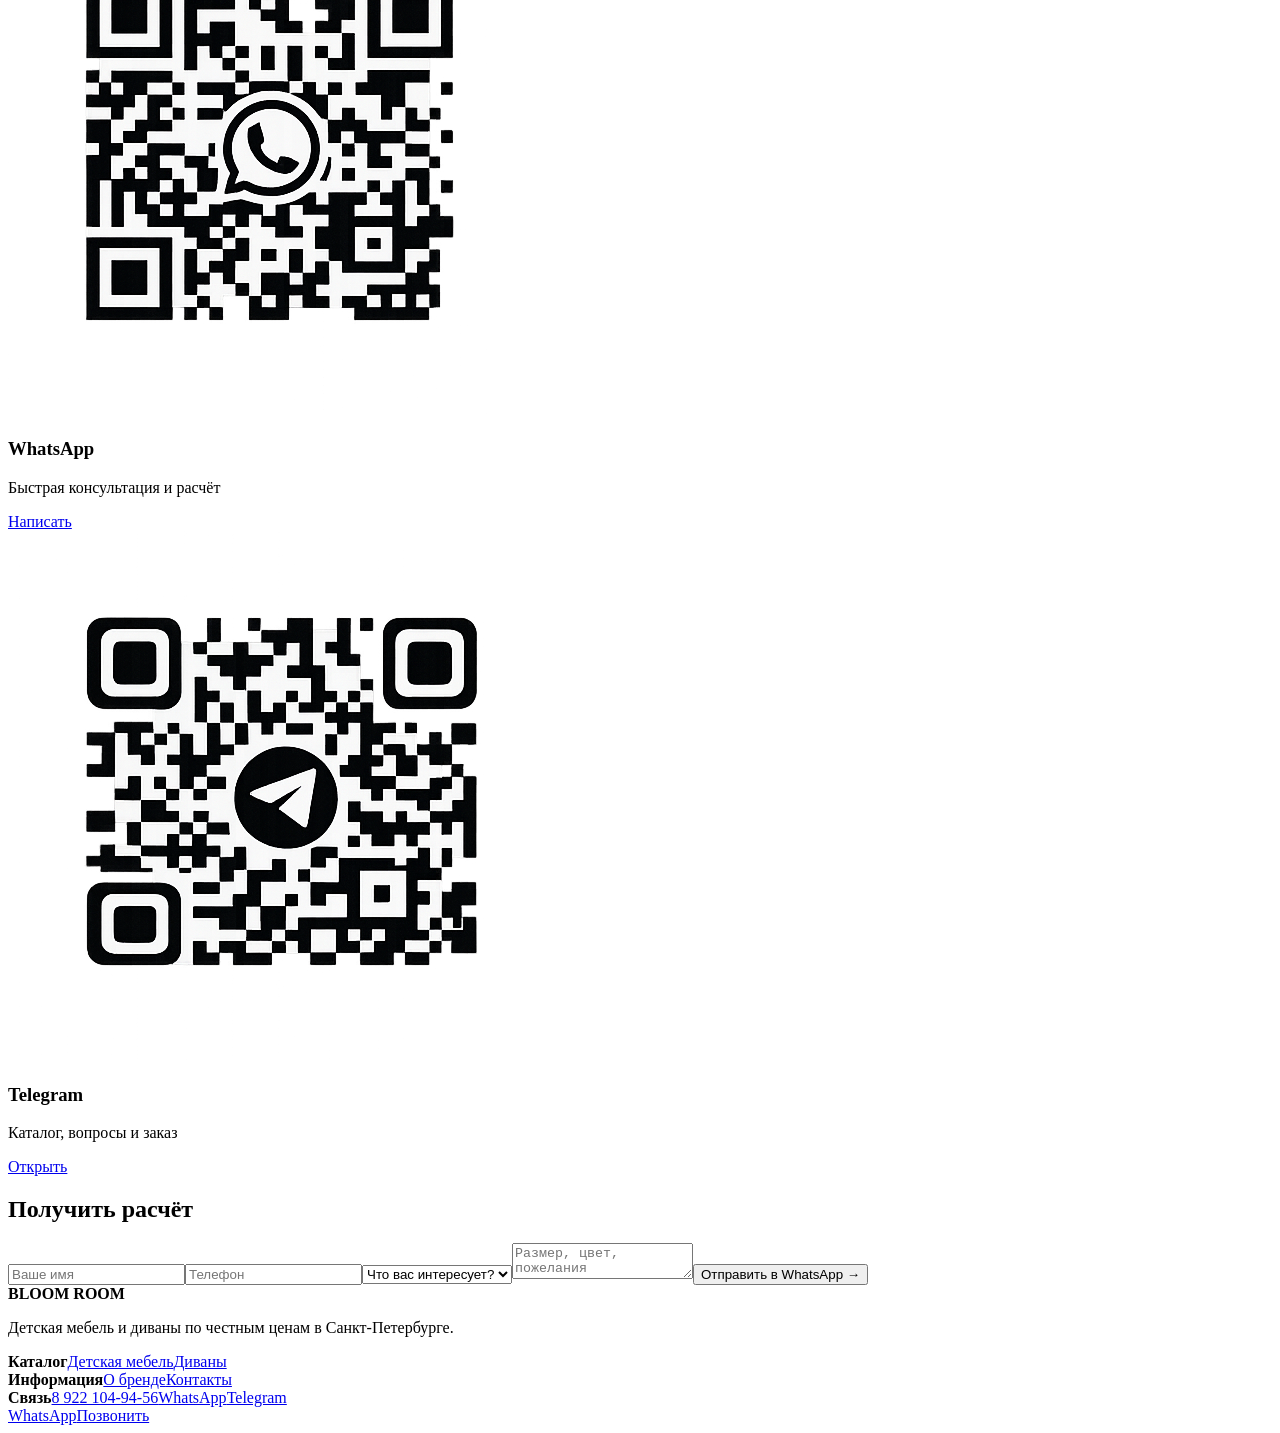
==== commit 919f6a54: "Rename index (4).html to index.html" ====
--- a/index.html
+++ b/index.html
@@ -1,257 +1,108 @@
 <!DOCTYPE html>
 <html lang="ru">
 <head>
-  <meta charset="UTF-8" />
-  <meta name="viewport" content="width=device-width, initial-scale=1.0" />
-  <title>Bloom Room — мебель для детей и дома</title>
-  <meta name="description" content="Bloom Room — детская мебель и диваны по самым низким ценам в Санкт-Петербурге." />
-  <link rel="stylesheet" href="style.css" />
+<meta charset="UTF-8">
+<meta name="viewport" content="width=device-width, initial-scale=1.0">
+<title>Bloom Room — мебель для детей и дома</title>
+<link rel="stylesheet" href="style.css">
 </head>
 <body>
+<div class="loader" id="loader"><span>BLOOM ROOM</span></div>
 
 <header class="header">
-  <a href="#top" class="logo">
-    <span>BLOOM ROOM</span>
-    <small>мебель для детей и дома</small>
-  </a>
-
+  <a class="logo" href="#top">BLOOM ROOM<small>kids furniture & sofas</small></a>
   <nav class="nav" id="nav">
     <a href="#catalog">Каталог</a>
-    <a href="#about">О нас</a>
-    <a href="#delivery">Доставка и оплата</a>
+    <a href="#products">Модели</a>
+    <a href="#about">О бренде</a>
     <a href="#contacts">Контакты</a>
   </nav>
-
-  <div class="header-actions">
-    <a class="phone" href="tel:+79221049456">8 922 104-94-56</a>
-    <button class="menu-btn" id="menuBtn">☰</button>
+  <div class="header-right">
+    <a href="tel:+79221049456">8 922 104-94-56</a>
+    <button id="menuBtn">☰</button>
   </div>
 </header>
 
 <main id="top">
+<section class="hero">
+  <div class="hero-text reveal">
+    <span class="eyebrow">Премиальный вид — честная цена</span>
+    <h1>Создаём уютные пространства для всей семьи</h1>
+    <p>Детская мебель и диваны в тёплом интерьерном стиле. Самые доступные цены в Санкт-Петербурге без ощущения «дешёвки».</p>
+    <div class="actions">
+      <a class="btn primary" href="#catalog">Смотреть каталог</a>
+      <a class="btn secondary" href="#contacts">Рассчитать стоимость</a>
+    </div>
+  </div>
+  <div class="hero-img reveal">
+    <img src="assets/sofa_1.jpeg" alt="Диван Bloom Room">
+    <div class="price"><small>диваны от</small><b>14 990 ₽</b><span>низкие цены в СПБ</span></div>
+  </div>
+</section>
 
-  <section class="hero">
-    <div class="hero-content">
-      <div class="badge">☆ самая дешёвая мебель в Питере</div>
-      <h1>Мебель для детей и уютные диваны по самым низким ценам</h1>
-      <p>Bloom Room — это стиль, комфорт и честная цена. Создаём пространство, где дети растут, а дома становится тепло и спокойно.</p>
+<section class="benefits reveal">
+  <div><b>Самые низкие цены</b><span>в Санкт-Петербурге</span></div>
+  <div><b>Гарантия 2 года</b><span>на мебель и фурнитуру</span></div>
+  <div><b>Безопасные материалы</b><span>для детей и дома</span></div>
+  <div><b>Связь за 1 минуту</b><span>WhatsApp и Telegram</span></div>
+</section>
 
-      <div class="hero-buttons">
-        <a class="btn btn-main" href="#catalog">Перейти в каталог →</a>
-        <a class="btn btn-second" href="#contacts">Связаться</a>
-      </div>
-    </div>
+<section class="section" id="catalog">
+  <div class="section-head reveal"><span>Категории</span><h2>Два направления — один уютный стиль</h2></div>
+  <div class="categories">
+    <article class="category reveal"><div><h3>Детская мебель</h3><p>Кровати-домики, двухъярусные кровати и решения для детской комнаты.</p><a href="#products">Смотреть модели →</a></div><img src="assets/kids_bed_1.jpeg" alt="Детская мебель"></article>
+    <article class="category reveal"><div><h3>Диваны</h3><p>Мягкие диваны для отдыха, гостиной и семейных вечеров.</p><a href="#products">Смотреть модели →</a></div><img src="assets/sofa_1.jpeg" alt="Диваны"></article>
+  </div>
+</section>
 
-    <div class="hero-photo">
-      <img src="assets/sofa_1.jpeg" alt="Диван Bloom Room">
-      <div class="price-card">
-        <span>диваны от</span>
-        <strong>14 990 ₽</strong>
-        <small>лучшие цены в Питере</small>
-      </div>
-    </div>
-  </section>
+<section class="section" id="products">
+  <div class="section-head split reveal"><div><span>Хиты продаж</span><h2>Популярные модели</h2></div><a href="#contacts">Получить расчёт →</a></div>
+  <div class="products">
+    <article class="product reveal"><img src="assets/kids_bed_1.jpeg"><h3>Кровать Домик</h3><p>от 12 990 ₽</p><span>в наличии</span></article>
+    <article class="product reveal"><img src="assets/kids_bed_2.jpeg"><h3>Кровать Двухъярусная</h3><p>от 15 990 ₽</p><span>в наличии</span></article>
+    <article class="product reveal"><img src="assets/sofa_1.jpeg"><h3>Диван Абдо</h3><p>от 14 990 ₽</p><span>в наличии</span></article>
+    <article class="product reveal"><img src="assets/sofa_1.jpeg"><h3>Диван Модерн</h3><p>от 19 990 ₽</p><span>в наличии</span></article>
+  </div>
+</section>
 
-  <section class="benefits">
-    <div>
-      <b>Самые низкие цены</b>
-      <span>в Санкт-Петербурге</span>
-    </div>
-    <div>
-      <b>Гарантия качества</b>
-      <span>на мебель 2 года</span>
-    </div>
-    <div>
-      <b>Безопасные материалы</b>
-      <span>для детей и дома</span>
-    </div>
-    <div>
-      <b>Быстрая связь</b>
-      <span>WhatsApp и Telegram</span>
-    </div>
-  </section>
+<section class="editorial reveal">
+  <div class="percent">%</div>
+  <div><span>Bloom Room Price</span><h2>Дорогой интерьер по умной цене</h2><p>Мы работаем напрямую и не закладываем лишние наценки мебельных салонов.</p></div>
+  <a class="btn primary" href="#contacts">Рассчитать</a>
+</section>
 
-  <section class="section" id="catalog">
-    <div class="section-title">
-      <span>Коллекции</span>
-      <h2>Выберите своё идеальное пространство</h2>
-    </div>
+<section class="section about" id="about">
+  <img class="reveal" src="assets/kids_bed_2.jpeg" alt="Интерьер Bloom Room">
+  <div class="reveal"><span class="eyebrow">О бренде</span><h2>Мебель, в которую хочется возвращаться</h2><p>Bloom Room создаёт детскую мебель и диваны для спокойного, красивого и тёплого дома.</p><ul><li>Собственное производство</li><li>Индивидуальные размеры</li><li>Безопасные материалы</li><li>Честные сроки и цены</li></ul></div>
+</section>
 
-    <div class="collections">
-      <article class="collection-card">
-        <div class="collection-text">
-          <h3>Детская мебель</h3>
-          <p>Двухъярусные кровати, кровати-домики и решения для сна, игр и учёбы.</p>
-          <a href="#kids">Смотреть коллекцию →</a>
-        </div>
-        <img src="assets/kids_bed_1.jpeg" alt="Детская мебель Bloom Room">
-      </article>
+<section class="section reviews">
+  <div class="section-head reveal"><span>Отзывы</span><h2>Что говорят клиенты</h2></div>
+  <div class="reviews-grid">
+    <article class="review reveal"><b>Анна, Санкт-Петербург</b><p>«Заказывали кроватку-домик. Быстро ответили, помогли с размером.»</p></article>
+    <article class="review reveal"><b>Мария, Санкт-Петербург</b><p>«Диван выглядит аккуратно и дорого. Всё быстро рассчитали.»</p></article>
+    <article class="review reveal"><b>Екатерина, СПБ</b><p>«Очень уютный стиль. Для детской подошло идеально.»</p></article>
+  </div>
+</section>
 
-      <article class="collection-card">
-        <div class="collection-text">
-          <h3>Диваны</h3>
-          <p>Мягкие диваны для отдыха всей семьи по доступным ценам.</p>
-          <a href="#sofas">Смотреть коллекцию →</a>
-        </div>
-        <img src="assets/sofa_1.jpeg" alt="Диваны Bloom Room">
-      </article>
-    </div>
-  </section>
-
-  <section class="section" id="kids">
-    <div class="products-head">
-      <h2>Популярные модели</h2>
-      <a href="#contacts">Рассчитать стоимость</a>
-    </div>
-
-    <div class="products">
-      <article class="product">
-        <img src="assets/kids_bed_1.jpeg" alt="Кровать Домик">
-        <h3>Кровать Домик</h3>
-        <p>от 12 990 ₽</p>
-      </article>
-
-      <article class="product">
-        <img src="assets/kids_bed_2.jpeg" alt="Кровать Двухъярусная">
-        <h3>Кровать Двухъярусная</h3>
-        <p>от 15 990 ₽</p>
-      </article>
-
-      <article class="product" id="sofas">
-        <img src="assets/sofa_1.jpeg" alt="Диван Абдо">
-        <h3>Диван Абдо</h3>
-        <p>от 14 990 ₽</p>
-      </article>
-
-      <article class="product">
-        <img src="assets/sofa_1.jpeg" alt="Диван Модерн">
-        <h3>Диван Модерн</h3>
-        <p>от 19 990 ₽</p>
-      </article>
-    </div>
-  </section>
-
-  <section class="cheap-banner">
-    <div class="percent">%</div>
-    <div>
-      <h2>Мы — самая дешёвая мебель в Питере!</h2>
-      <p>Собственное производство, честные цены без наценок магазинов и высокое качество. Нашли дешевле? Сделаем ещё выгоднее.</p>
-    </div>
-    <a class="btn btn-main" href="#contacts">Рассчитать стоимость →</a>
-  </section>
-
-  <section class="section about" id="about">
-    <div>
-      <div class="section-title">
-        <span>О нас</span>
-        <h2>Почему выбирают Bloom Room?</h2>
-      </div>
-
-      <ul class="about-list">
-        <li>Собственное производство</li>
-        <li>Честные цены без наценок</li>
-        <li>Качественная фурнитура</li>
-        <li>Безопасные материалы</li>
-        <li>Современный дизайн</li>
-        <li>Индивидуальные размеры под ваш интерьер</li>
-      </ul>
-    </div>
-
-    <img src="assets/kids_bed_2.jpeg" alt="Детская кровать Bloom Room">
-  </section>
-
-  <section class="section contacts" id="contacts">
-    <div class="section-title center">
-      <span>Связь</span>
-      <h2>Напишите нам в удобном мессенджере</h2>
-      <p>Отсканируйте QR-код или нажмите на кнопку — мы быстро ответим и рассчитаем стоимость.</p>
-    </div>
-
-    <div class="qr-grid">
-      <article class="qr-card">
-        <img src="assets/whatsapp_black_qr.png" alt="QR-код WhatsApp">
-        <h3>WhatsApp</h3>
-        <p>Быстрая консультация и расчёт стоимости</p>
-        <a class="btn btn-main" href="https://wa.me/79221049456" target="_blank">Написать →</a>
-      </article>
-
-      <article class="qr-card">
-        <img src="assets/telegram_black_qr.png" alt="QR-код Telegram">
-        <h3>Telegram</h3>
-        <p>Каталог, вопросы и оформление заказа</p>
-        <a class="btn btn-main" href="https://t.me/MARIIA_SERGEEVNAAA" target="_blank">Открыть →</a>
-      </article>
-    </div>
-
-    <form class="order-form" id="order">
-      <h2>Рассчитайте стоимость мебели</h2>
-      <p>Оставьте заявку, и мы сделаем индивидуальный расчёт по лучшей цене в Питере.</p>
-      <input type="text" placeholder="Ваше имя">
-      <input type="tel" placeholder="Телефон">
-      <select>
-        <option>Что вас интересует?</option>
-        <option>Детская мебель</option>
-        <option>Диван</option>
-        <option>Индивидуальный расчёт</option>
-      </select>
-      <textarea placeholder="Комментарий: размер, цвет, пожелания"></textarea>
-      <button type="submit">Получить расчёт →</button>
-    </form>
-  </section>
-
-  <section class="delivery" id="delivery">
-    <div>
-      <b>Доставка</b>
-      <span>по Санкт-Петербургу и области</span>
-    </div>
-    <div>
-      <b>Оплата</b>
-      <span>наличными или переводом</span>
-    </div>
-    <div>
-      <b>Сборка</b>
-      <span>можем помочь с установкой</span>
-    </div>
-    <div>
-      <b>Поддержка</b>
-      <span>поможем подобрать модель</span>
-    </div>
-  </section>
-
+<section class="section contacts" id="contacts">
+  <div class="section-head center reveal"><span>Контакты</span><h2>Напишите нам удобным способом</h2><p>Отсканируйте QR-код или нажмите кнопку — мы быстро рассчитаем стоимость.</p></div>
+  <div class="qr-grid">
+    <article class="qr reveal"><img src="assets/whatsapp_black_qr.png" alt="QR WhatsApp"><h3>WhatsApp</h3><p>Быстрая консультация и расчёт</p><a class="btn primary" href="https://wa.me/79221049456" target="_blank">Написать</a></article>
+    <article class="qr reveal"><img src="assets/telegram_black_qr.png" alt="QR Telegram"><h3>Telegram</h3><p>Каталог, вопросы и заказ</p><a class="btn primary" href="https://t.me/MARIIA_SERGEEVNAAA" target="_blank">Открыть</a></article>
+  </div>
+  <form class="order reveal"><h2>Получить расчёт</h2><input type="text" placeholder="Ваше имя"><input type="tel" placeholder="Телефон"><select><option>Что вас интересует?</option><option>Детская мебель</option><option>Диван</option></select><textarea placeholder="Размер, цвет, пожелания"></textarea><button>Отправить в WhatsApp →</button></form>
+</section>
 </main>
 
 <footer class="footer">
-  <div>
-    <strong>BLOOM ROOM</strong>
-    <p>Мебель для детей и дома по самым доступным ценам в Санкт-Петербурге.</p>
-  </div>
-
-  <div>
-    <b>Каталог</b>
-    <a href="#kids">Детская мебель</a>
-    <a href="#sofas">Диваны</a>
-  </div>
-
-  <div>
-    <b>Информация</b>
-    <a href="#about">О нас</a>
-    <a href="#delivery">Доставка и оплата</a>
-    <a href="#contacts">Контакты</a>
-  </div>
-
-  <div>
-    <b>Контакты</b>
-    <a href="tel:+79221049456">8 922 104-94-56</a>
-    <a href="https://wa.me/79221049456" target="_blank">WhatsApp</a>
-    <a href="https://t.me/MARIIA_SERGEEVNAAA" target="_blank">Telegram</a>
-  </div>
+  <div><strong>BLOOM ROOM</strong><p>Детская мебель и диваны по честным ценам в Санкт-Петербурге.</p></div>
+  <div><b>Каталог</b><a href="#catalog">Детская мебель</a><a href="#products">Диваны</a></div>
+  <div><b>Информация</b><a href="#about">О бренде</a><a href="#contacts">Контакты</a></div>
+  <div><b>Связь</b><a href="tel:+79221049456">8 922 104-94-56</a><a href="https://wa.me/79221049456">WhatsApp</a><a href="https://t.me/MARIIA_SERGEEVNAAA">Telegram</a></div>
 </footer>
 
-<div class="floating">
-  <a href="https://wa.me/79221049456" target="_blank">WhatsApp</a>
-  <a href="tel:+79221049456">Позвонить</a>
-</div>
-
+<div class="float"><a href="https://wa.me/79221049456" target="_blank">WhatsApp</a><a href="tel:+79221049456">Позвонить</a></div>
 <script src="script.js"></script>
 </body>
 </html>
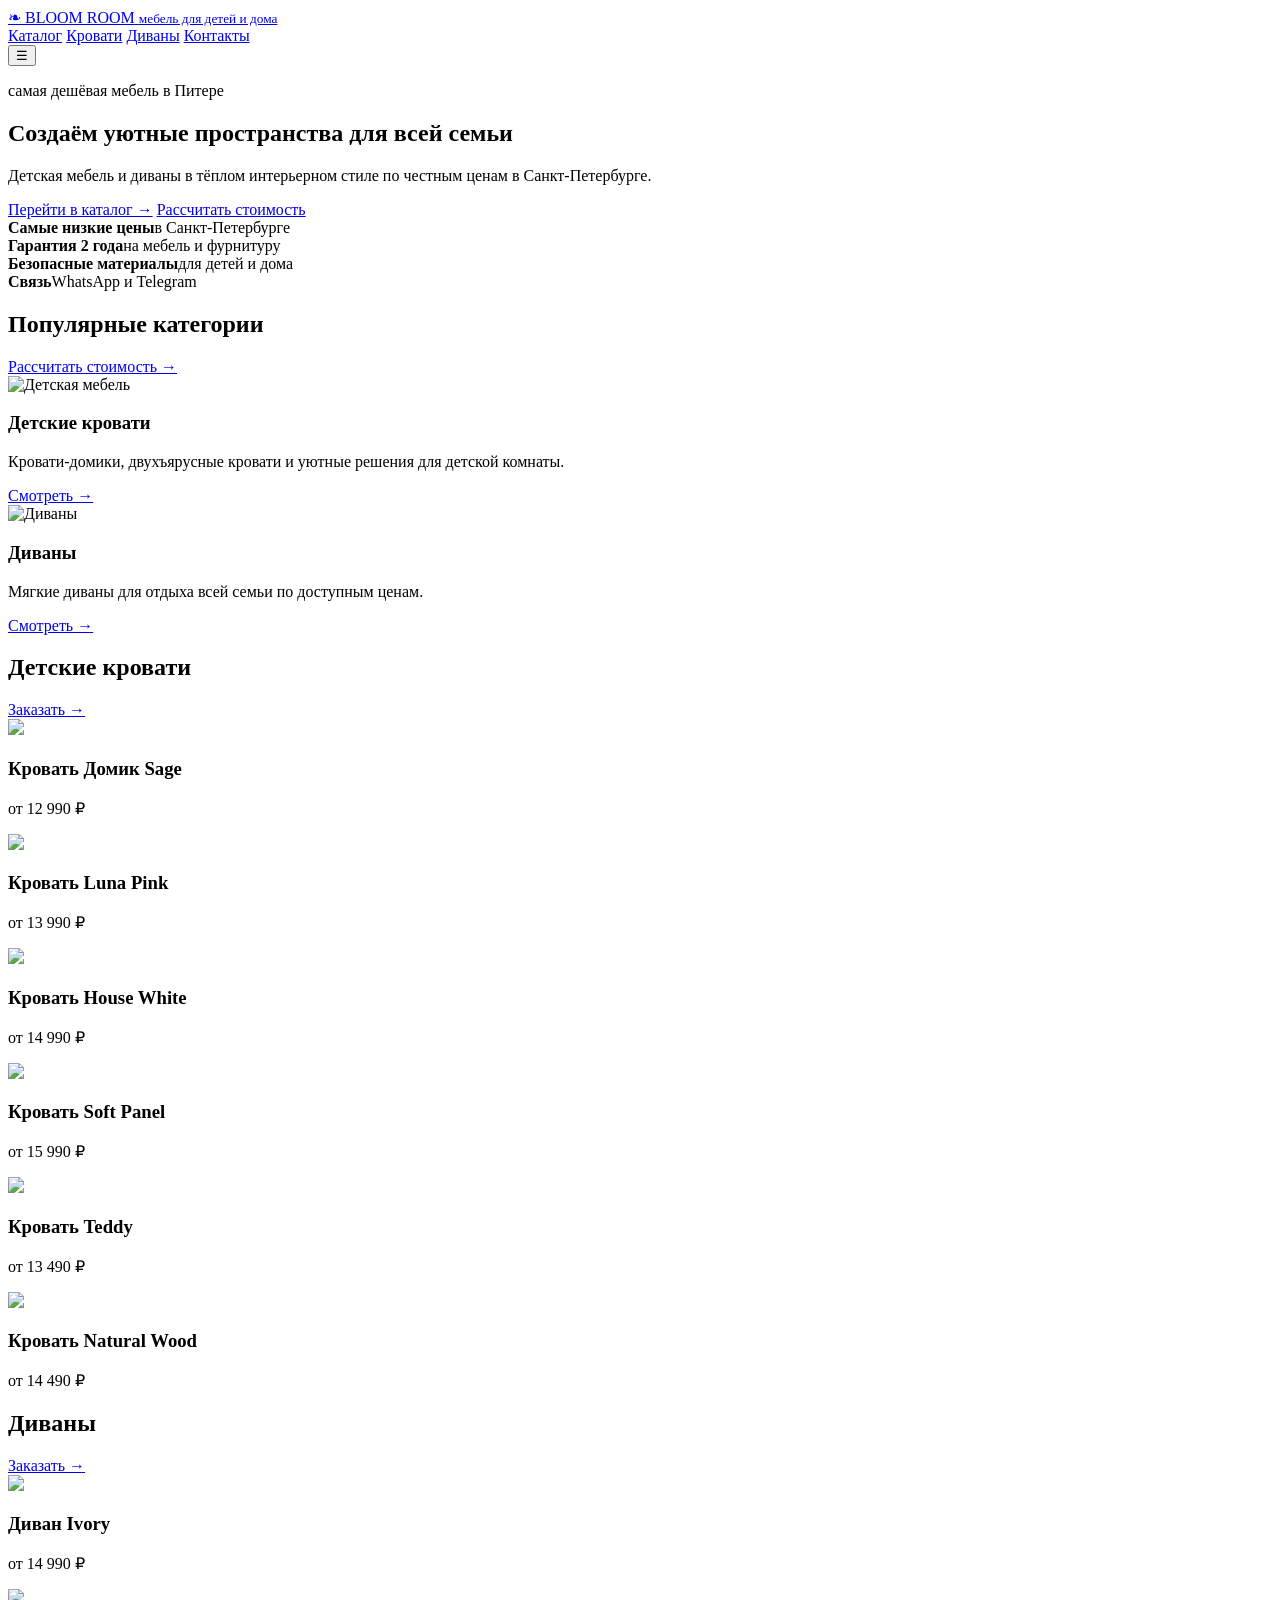
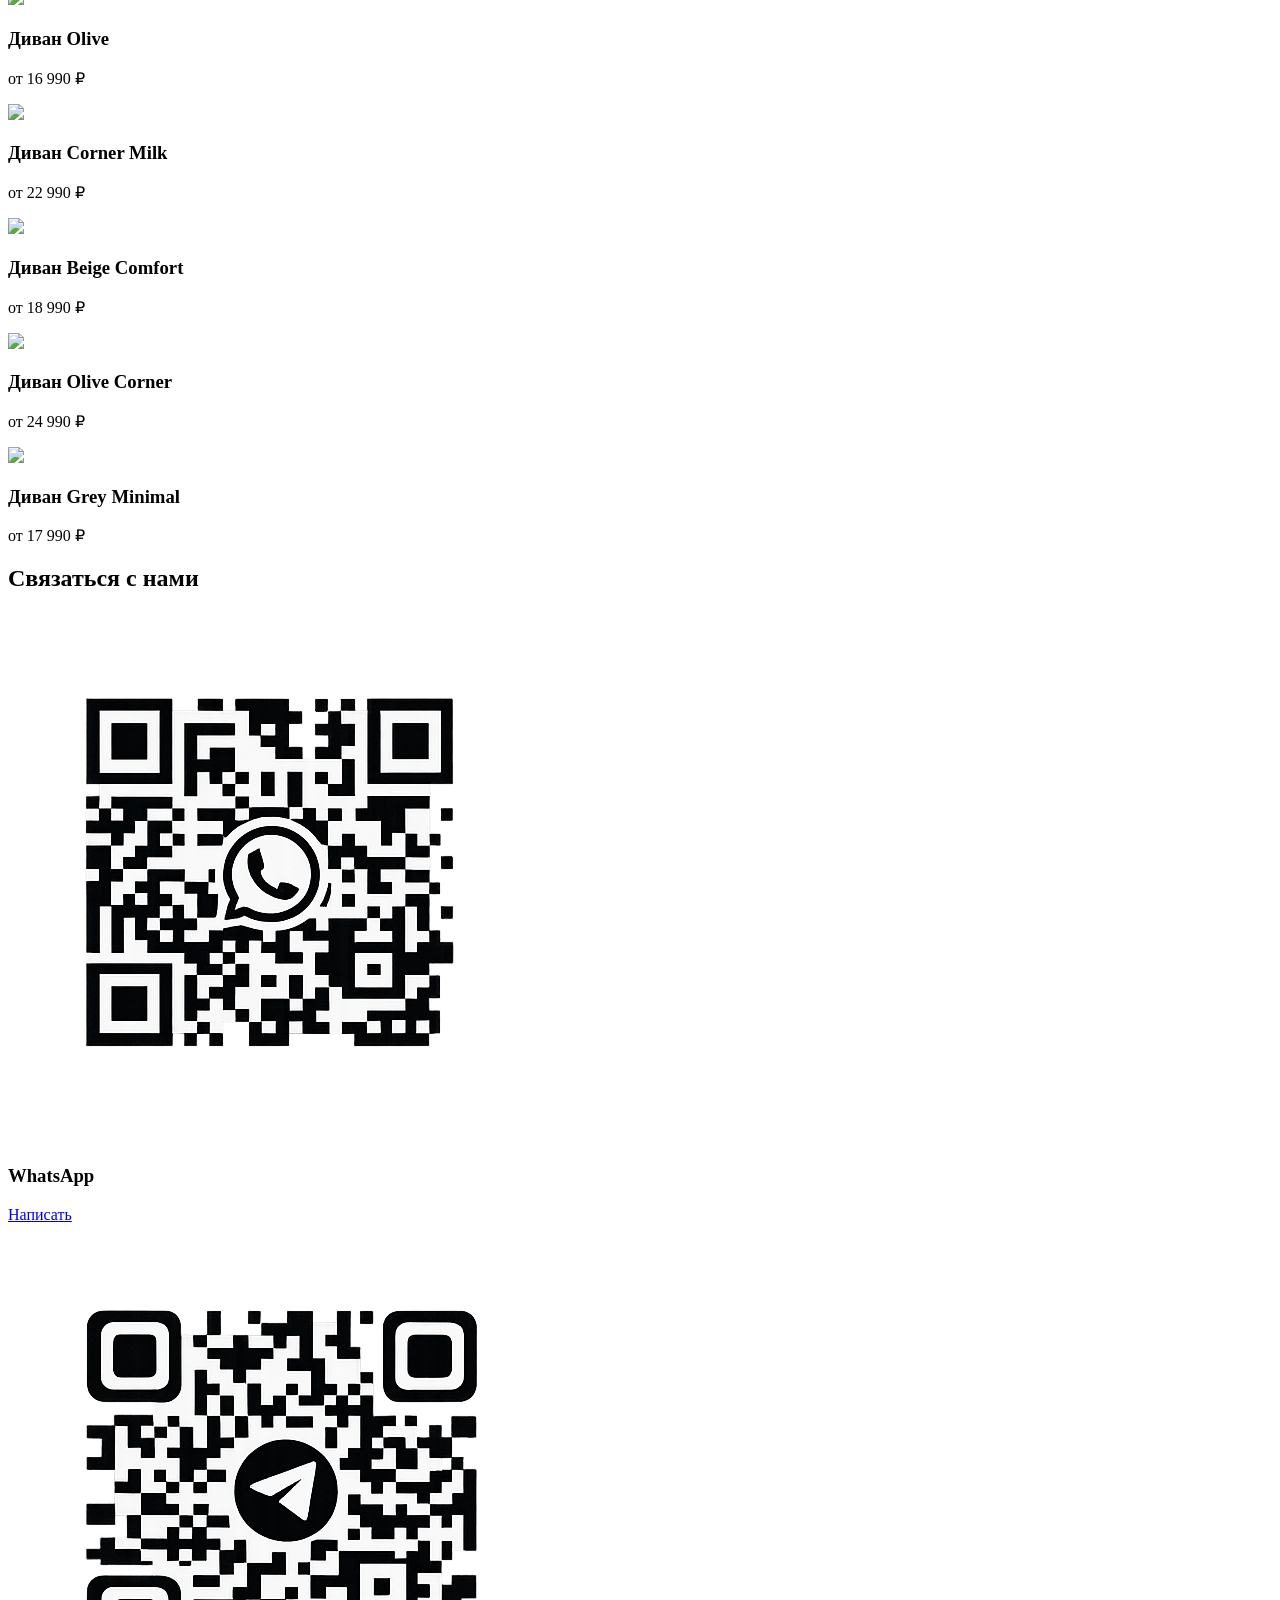
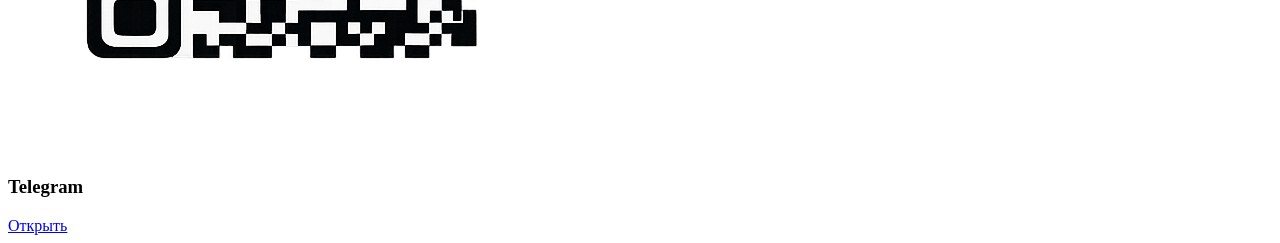
==== commit 294fd7e0: "Rename index (6).html to index.html" ====
--- a/index.html
+++ b/index.html
@@ -1,108 +1,134 @@
 <!DOCTYPE html>
 <html lang="ru">
 <head>
-<meta charset="UTF-8">
-<meta name="viewport" content="width=device-width, initial-scale=1.0">
-<title>Bloom Room — мебель для детей и дома</title>
-<link rel="stylesheet" href="style.css">
+  <meta charset="UTF-8" />
+  <meta name="viewport" content="width=device-width, initial-scale=1.0" />
+  <title>Bloom Room — мебель для детей и дома</title>
+  <link rel="stylesheet" href="style.css" />
 </head>
 <body>
-<div class="loader" id="loader"><span>BLOOM ROOM</span></div>
 
 <header class="header">
-  <a class="logo" href="#top">BLOOM ROOM<small>kids furniture & sofas</small></a>
+  <a class="logo" href="#top">
+    <span>❧ BLOOM ROOM</span>
+    <small>мебель для детей и дома</small>
+  </a>
+
   <nav class="nav" id="nav">
     <a href="#catalog">Каталог</a>
-    <a href="#products">Модели</a>
-    <a href="#about">О бренде</a>
+    <a href="#kids">Кровати</a>
+    <a href="#sofas">Диваны</a>
     <a href="#contacts">Контакты</a>
   </nav>
-  <div class="header-right">
-    <a href="tel:+79221049456">8 922 104-94-56</a>
-    <button id="menuBtn">☰</button>
-  </div>
+
+  <button class="menu-btn" id="menuBtn">☰</button>
 </header>
 
 <main id="top">
-<section class="hero">
-  <div class="hero-text reveal">
-    <span class="eyebrow">Премиальный вид — честная цена</span>
-    <h1>Создаём уютные пространства для всей семьи</h1>
-    <p>Детская мебель и диваны в тёплом интерьерном стиле. Самые доступные цены в Санкт-Петербурге без ощущения «дешёвки».</p>
-    <div class="actions">
-      <a class="btn primary" href="#catalog">Смотреть каталог</a>
-      <a class="btn secondary" href="#contacts">Рассчитать стоимость</a>
+
+  <section class="hero">
+    <div class="hero-bg"></div>
+
+    <div class="hero-content">
+      <p class="eyebrow">самая дешёвая мебель в Питере</p>
+      <h1>Создаём уютные пространства для всей семьи</h1>
+      <p class="hero-text">
+        Детская мебель и диваны в тёплом интерьерном стиле по честным ценам в Санкт-Петербурге.
+      </p>
+
+      <div class="hero-buttons">
+        <a href="#catalog" class="btn primary">Перейти в каталог →</a>
+        <a href="#contacts" class="btn secondary">Рассчитать стоимость</a>
+      </div>
     </div>
-  </div>
-  <div class="hero-img reveal">
-    <img src="assets/sofa_1.jpeg" alt="Диван Bloom Room">
-    <div class="price"><small>диваны от</small><b>14 990 ₽</b><span>низкие цены в СПБ</span></div>
-  </div>
-</section>
+  </section>
 
-<section class="benefits reveal">
-  <div><b>Самые низкие цены</b><span>в Санкт-Петербурге</span></div>
-  <div><b>Гарантия 2 года</b><span>на мебель и фурнитуру</span></div>
-  <div><b>Безопасные материалы</b><span>для детей и дома</span></div>
-  <div><b>Связь за 1 минуту</b><span>WhatsApp и Telegram</span></div>
-</section>
+  <section class="benefits">
+    <div><b>Самые низкие цены</b><span>в Санкт-Петербурге</span></div>
+    <div><b>Гарантия 2 года</b><span>на мебель и фурнитуру</span></div>
+    <div><b>Безопасные материалы</b><span>для детей и дома</span></div>
+    <div><b>Связь</b><span>WhatsApp и Telegram</span></div>
+  </section>
 
-<section class="section" id="catalog">
-  <div class="section-head reveal"><span>Категории</span><h2>Два направления — один уютный стиль</h2></div>
-  <div class="categories">
-    <article class="category reveal"><div><h3>Детская мебель</h3><p>Кровати-домики, двухъярусные кровати и решения для детской комнаты.</p><a href="#products">Смотреть модели →</a></div><img src="assets/kids_bed_1.jpeg" alt="Детская мебель"></article>
-    <article class="category reveal"><div><h3>Диваны</h3><p>Мягкие диваны для отдыха, гостиной и семейных вечеров.</p><a href="#products">Смотреть модели →</a></div><img src="assets/sofa_1.jpeg" alt="Диваны"></article>
-  </div>
-</section>
+  <section class="section" id="catalog">
+    <div class="section-head">
+      <h2>Популярные категории</h2>
+      <a href="#contacts">Рассчитать стоимость →</a>
+    </div>
 
-<section class="section" id="products">
-  <div class="section-head split reveal"><div><span>Хиты продаж</span><h2>Популярные модели</h2></div><a href="#contacts">Получить расчёт →</a></div>
-  <div class="products">
-    <article class="product reveal"><img src="assets/kids_bed_1.jpeg"><h3>Кровать Домик</h3><p>от 12 990 ₽</p><span>в наличии</span></article>
-    <article class="product reveal"><img src="assets/kids_bed_2.jpeg"><h3>Кровать Двухъярусная</h3><p>от 15 990 ₽</p><span>в наличии</span></article>
-    <article class="product reveal"><img src="assets/sofa_1.jpeg"><h3>Диван Абдо</h3><p>от 14 990 ₽</p><span>в наличии</span></article>
-    <article class="product reveal"><img src="assets/sofa_1.jpeg"><h3>Диван Модерн</h3><p>от 19 990 ₽</p><span>в наличии</span></article>
-  </div>
-</section>
+    <div class="category-grid">
+      <article class="category">
+        <img src="assets/kids_bed_1.png" alt="Детская мебель">
+        <div>
+          <h3>Детские кровати</h3>
+          <p>Кровати-домики, двухъярусные кровати и уютные решения для детской комнаты.</p>
+          <a href="#kids">Смотреть →</a>
+        </div>
+      </article>
 
-<section class="editorial reveal">
-  <div class="percent">%</div>
-  <div><span>Bloom Room Price</span><h2>Дорогой интерьер по умной цене</h2><p>Мы работаем напрямую и не закладываем лишние наценки мебельных салонов.</p></div>
-  <a class="btn primary" href="#contacts">Рассчитать</a>
-</section>
+      <article class="category">
+        <img src="assets/sofa_1.png" alt="Диваны">
+        <div>
+          <h3>Диваны</h3>
+          <p>Мягкие диваны для отдыха всей семьи по доступным ценам.</p>
+          <a href="#sofas">Смотреть →</a>
+        </div>
+      </article>
+    </div>
+  </section>
 
-<section class="section about" id="about">
-  <img class="reveal" src="assets/kids_bed_2.jpeg" alt="Интерьер Bloom Room">
-  <div class="reveal"><span class="eyebrow">О бренде</span><h2>Мебель, в которую хочется возвращаться</h2><p>Bloom Room создаёт детскую мебель и диваны для спокойного, красивого и тёплого дома.</p><ul><li>Собственное производство</li><li>Индивидуальные размеры</li><li>Безопасные материалы</li><li>Честные сроки и цены</li></ul></div>
-</section>
+  <section class="section" id="kids">
+    <div class="section-head">
+      <h2>Детские кровати</h2>
+      <a href="#contacts">Заказать →</a>
+    </div>
 
-<section class="section reviews">
-  <div class="section-head reveal"><span>Отзывы</span><h2>Что говорят клиенты</h2></div>
-  <div class="reviews-grid">
-    <article class="review reveal"><b>Анна, Санкт-Петербург</b><p>«Заказывали кроватку-домик. Быстро ответили, помогли с размером.»</p></article>
-    <article class="review reveal"><b>Мария, Санкт-Петербург</b><p>«Диван выглядит аккуратно и дорого. Всё быстро рассчитали.»</p></article>
-    <article class="review reveal"><b>Екатерина, СПБ</b><p>«Очень уютный стиль. Для детской подошло идеально.»</p></article>
-  </div>
-</section>
+    <div class="product-grid">
+      <article class="product"><img src="assets/kids_bed_1.png"><h3>Кровать Домик Sage</h3><p>от 12 990 ₽</p></article>
+      <article class="product"><img src="assets/kids_bed_2.png"><h3>Кровать Luna Pink</h3><p>от 13 990 ₽</p></article>
+      <article class="product"><img src="assets/kids_bed_3.png"><h3>Кровать House White</h3><p>от 14 990 ₽</p></article>
+      <article class="product"><img src="assets/kids_bed_4.png"><h3>Кровать Soft Panel</h3><p>от 15 990 ₽</p></article>
+      <article class="product"><img src="assets/kids_bed_5.png"><h3>Кровать Teddy</h3><p>от 13 490 ₽</p></article>
+      <article class="product"><img src="assets/kids_bed_6.png"><h3>Кровать Natural Wood</h3><p>от 14 490 ₽</p></article>
+    </div>
+  </section>
 
-<section class="section contacts" id="contacts">
-  <div class="section-head center reveal"><span>Контакты</span><h2>Напишите нам удобным способом</h2><p>Отсканируйте QR-код или нажмите кнопку — мы быстро рассчитаем стоимость.</p></div>
-  <div class="qr-grid">
-    <article class="qr reveal"><img src="assets/whatsapp_black_qr.png" alt="QR WhatsApp"><h3>WhatsApp</h3><p>Быстрая консультация и расчёт</p><a class="btn primary" href="https://wa.me/79221049456" target="_blank">Написать</a></article>
-    <article class="qr reveal"><img src="assets/telegram_black_qr.png" alt="QR Telegram"><h3>Telegram</h3><p>Каталог, вопросы и заказ</p><a class="btn primary" href="https://t.me/MARIIA_SERGEEVNAAA" target="_blank">Открыть</a></article>
-  </div>
-  <form class="order reveal"><h2>Получить расчёт</h2><input type="text" placeholder="Ваше имя"><input type="tel" placeholder="Телефон"><select><option>Что вас интересует?</option><option>Детская мебель</option><option>Диван</option></select><textarea placeholder="Размер, цвет, пожелания"></textarea><button>Отправить в WhatsApp →</button></form>
-</section>
+  <section class="section" id="sofas">
+    <div class="section-head">
+      <h2>Диваны</h2>
+      <a href="#contacts">Заказать →</a>
+    </div>
+
+    <div class="product-grid">
+      <article class="product"><img src="assets/sofa_1.png"><h3>Диван Ivory</h3><p>от 14 990 ₽</p></article>
+      <article class="product"><img src="assets/sofa_2.png"><h3>Диван Olive</h3><p>от 16 990 ₽</p></article>
+      <article class="product"><img src="assets/sofa_3.png"><h3>Диван Corner Milk</h3><p>от 22 990 ₽</p></article>
+      <article class="product"><img src="assets/sofa_4.png"><h3>Диван Beige Comfort</h3><p>от 18 990 ₽</p></article>
+      <article class="product"><img src="assets/sofa_5.png"><h3>Диван Olive Corner</h3><p>от 24 990 ₽</p></article>
+      <article class="product"><img src="assets/sofa_6.png"><h3>Диван Grey Minimal</h3><p>от 17 990 ₽</p></article>
+    </div>
+  </section>
+
+  <section class="contacts" id="contacts">
+    <h2>Связаться с нами</h2>
+
+    <div class="contact-grid">
+      <article>
+        <img src="assets/whatsapp_black_qr.png" alt="WhatsApp QR">
+        <h3>WhatsApp</h3>
+        <a href="https://wa.me/79221049456" target="_blank" class="btn primary">Написать</a>
+      </article>
+
+      <article>
+        <img src="assets/telegram_black_qr.png" alt="Telegram QR">
+        <h3>Telegram</h3>
+        <a href="https://t.me/MARIIA_SERGEEVNAAA" target="_blank" class="btn primary">Открыть</a>
+      </article>
+    </div>
+  </section>
+
 </main>
 
-<footer class="footer">
-  <div><strong>BLOOM ROOM</strong><p>Детская мебель и диваны по честным ценам в Санкт-Петербурге.</p></div>
-  <div><b>Каталог</b><a href="#catalog">Детская мебель</a><a href="#products">Диваны</a></div>
-  <div><b>Информация</b><a href="#about">О бренде</a><a href="#contacts">Контакты</a></div>
-  <div><b>Связь</b><a href="tel:+79221049456">8 922 104-94-56</a><a href="https://wa.me/79221049456">WhatsApp</a><a href="https://t.me/MARIIA_SERGEEVNAAA">Telegram</a></div>
-</footer>
-
-<div class="float"><a href="https://wa.me/79221049456" target="_blank">WhatsApp</a><a href="tel:+79221049456">Позвонить</a></div>
 <script src="script.js"></script>
 </body>
 </html>
